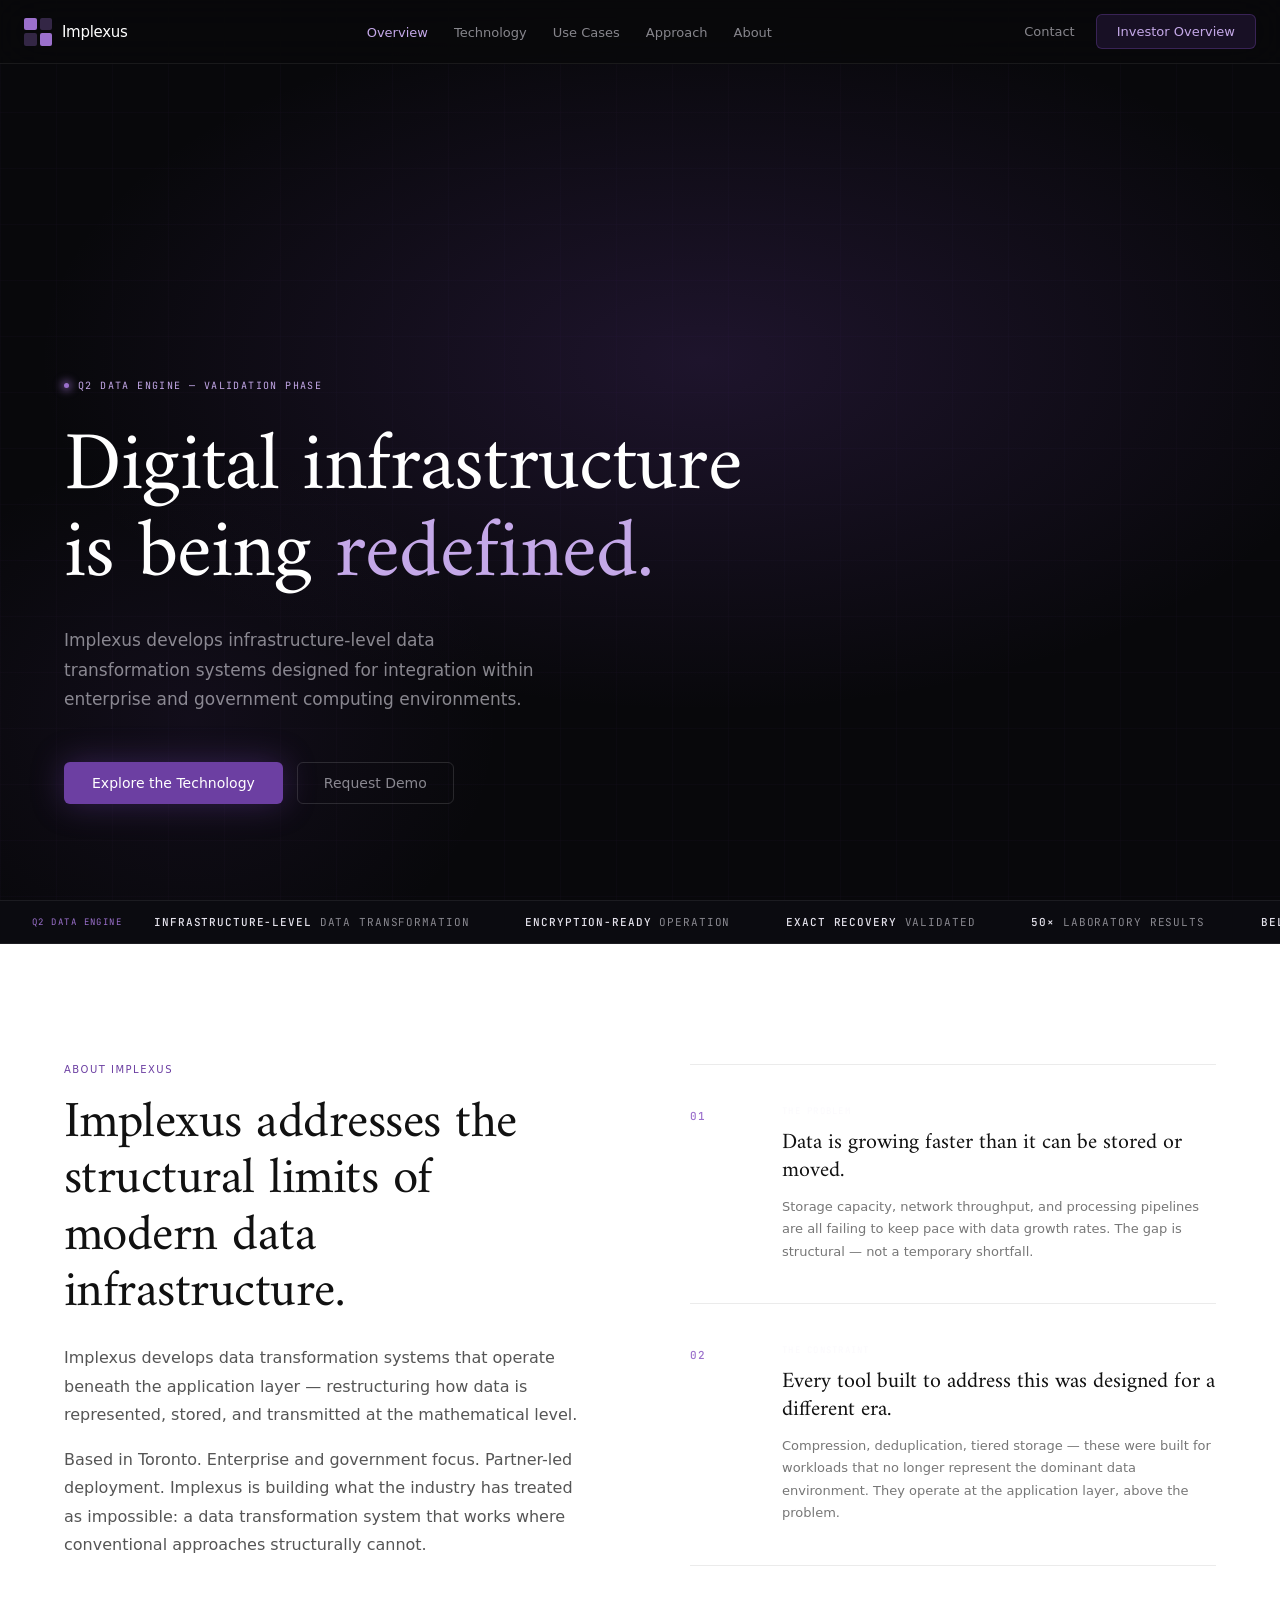
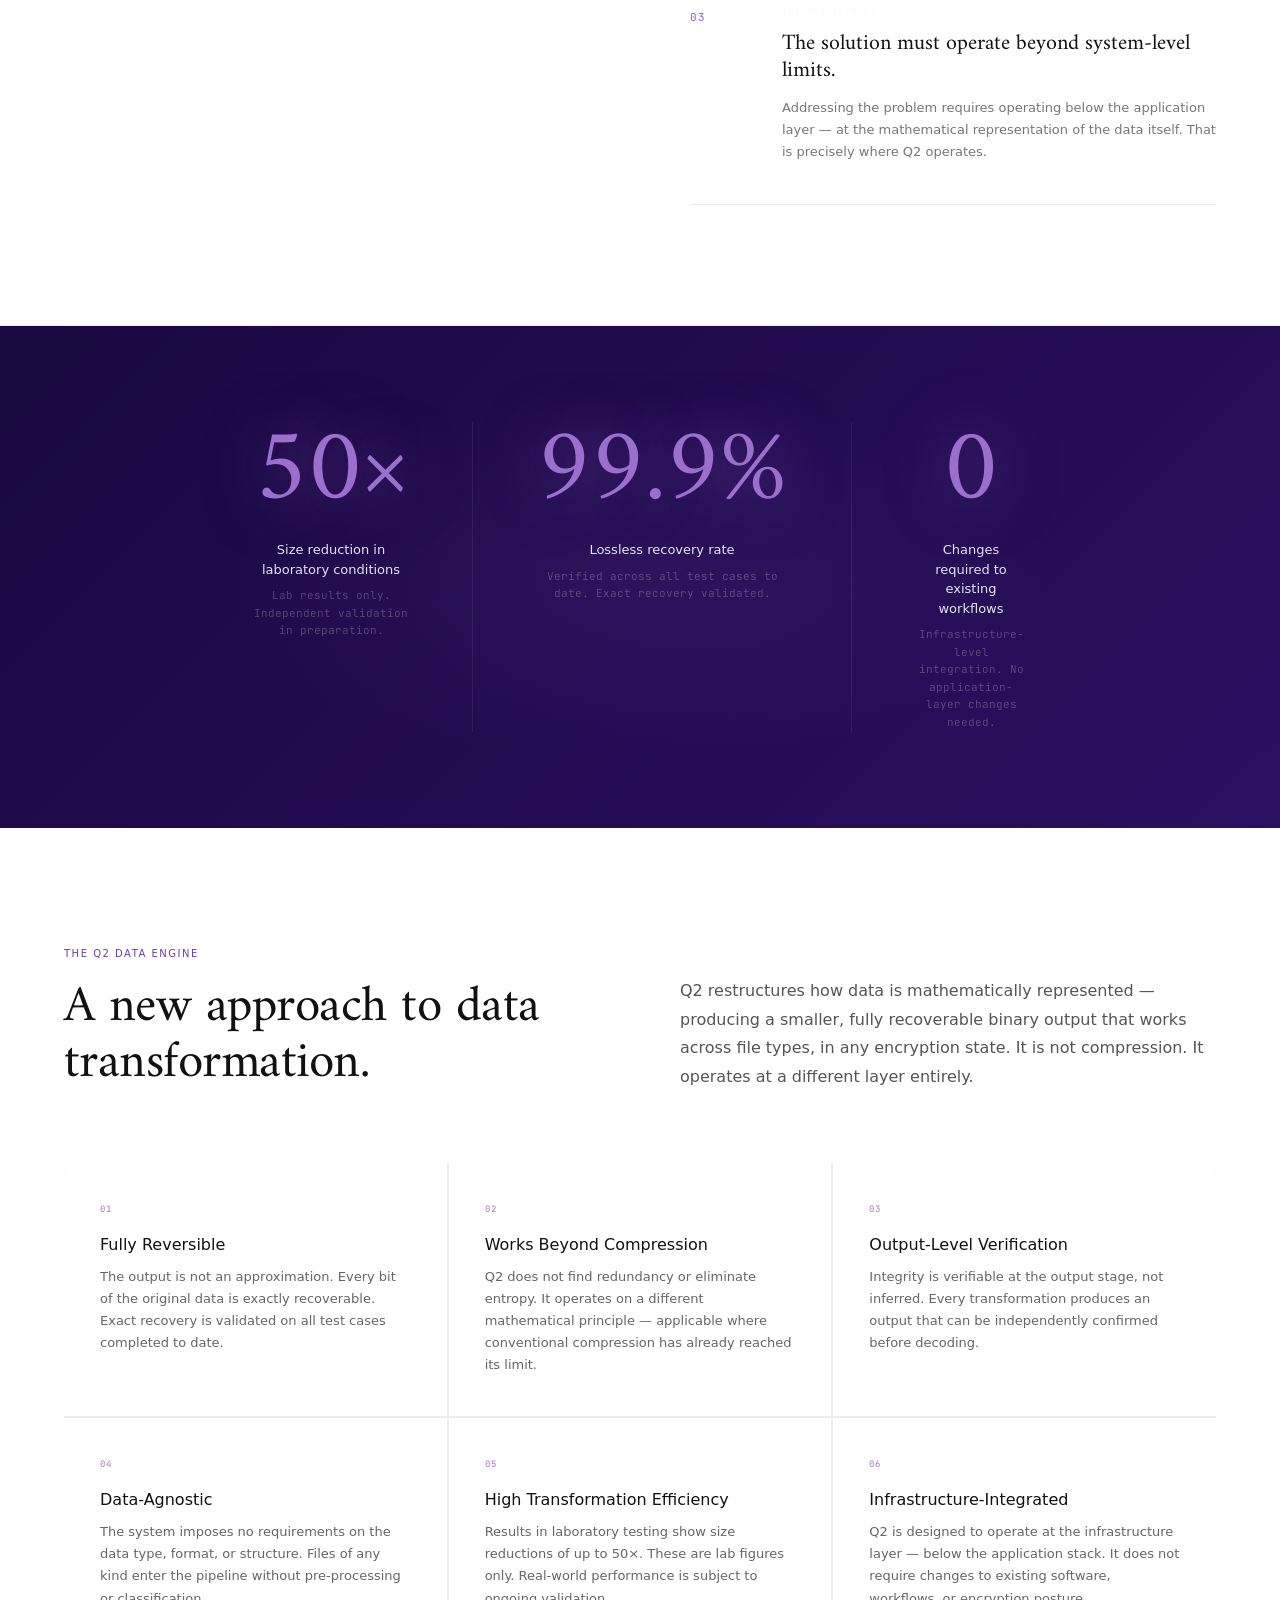
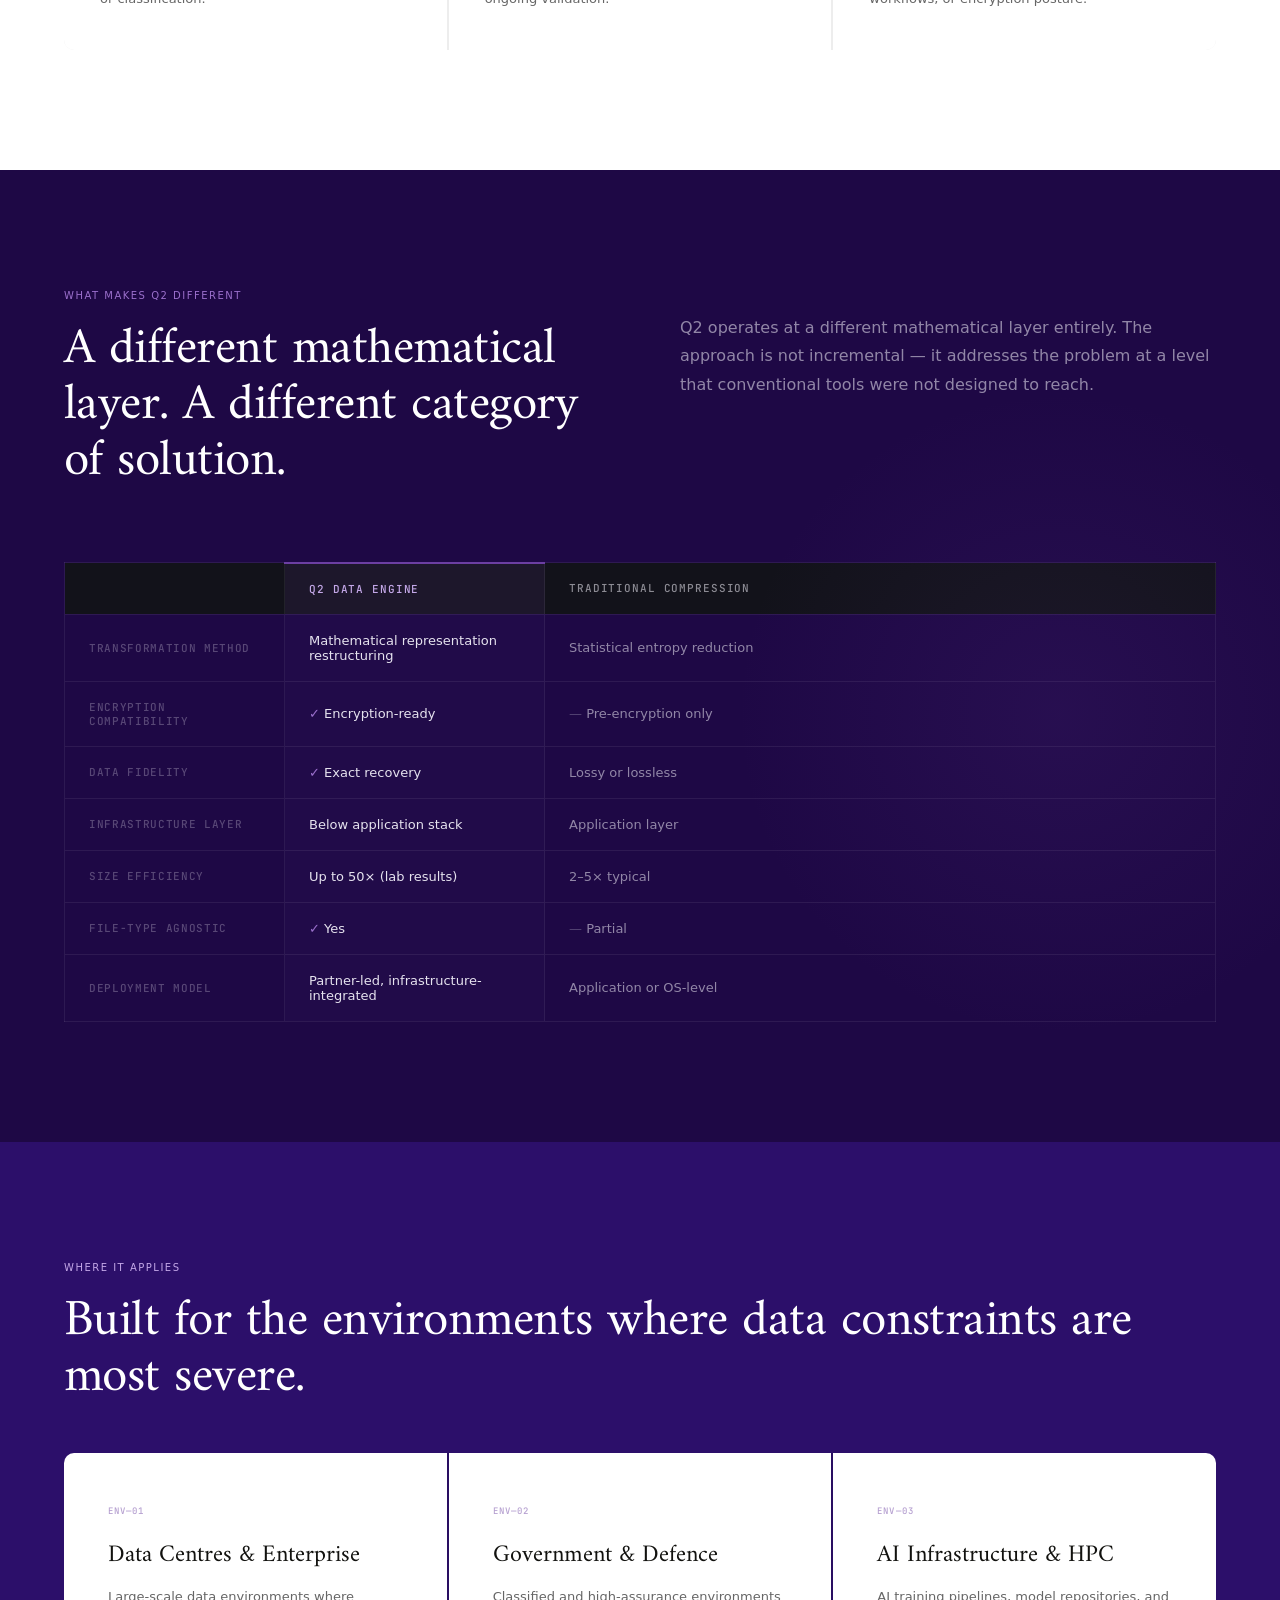
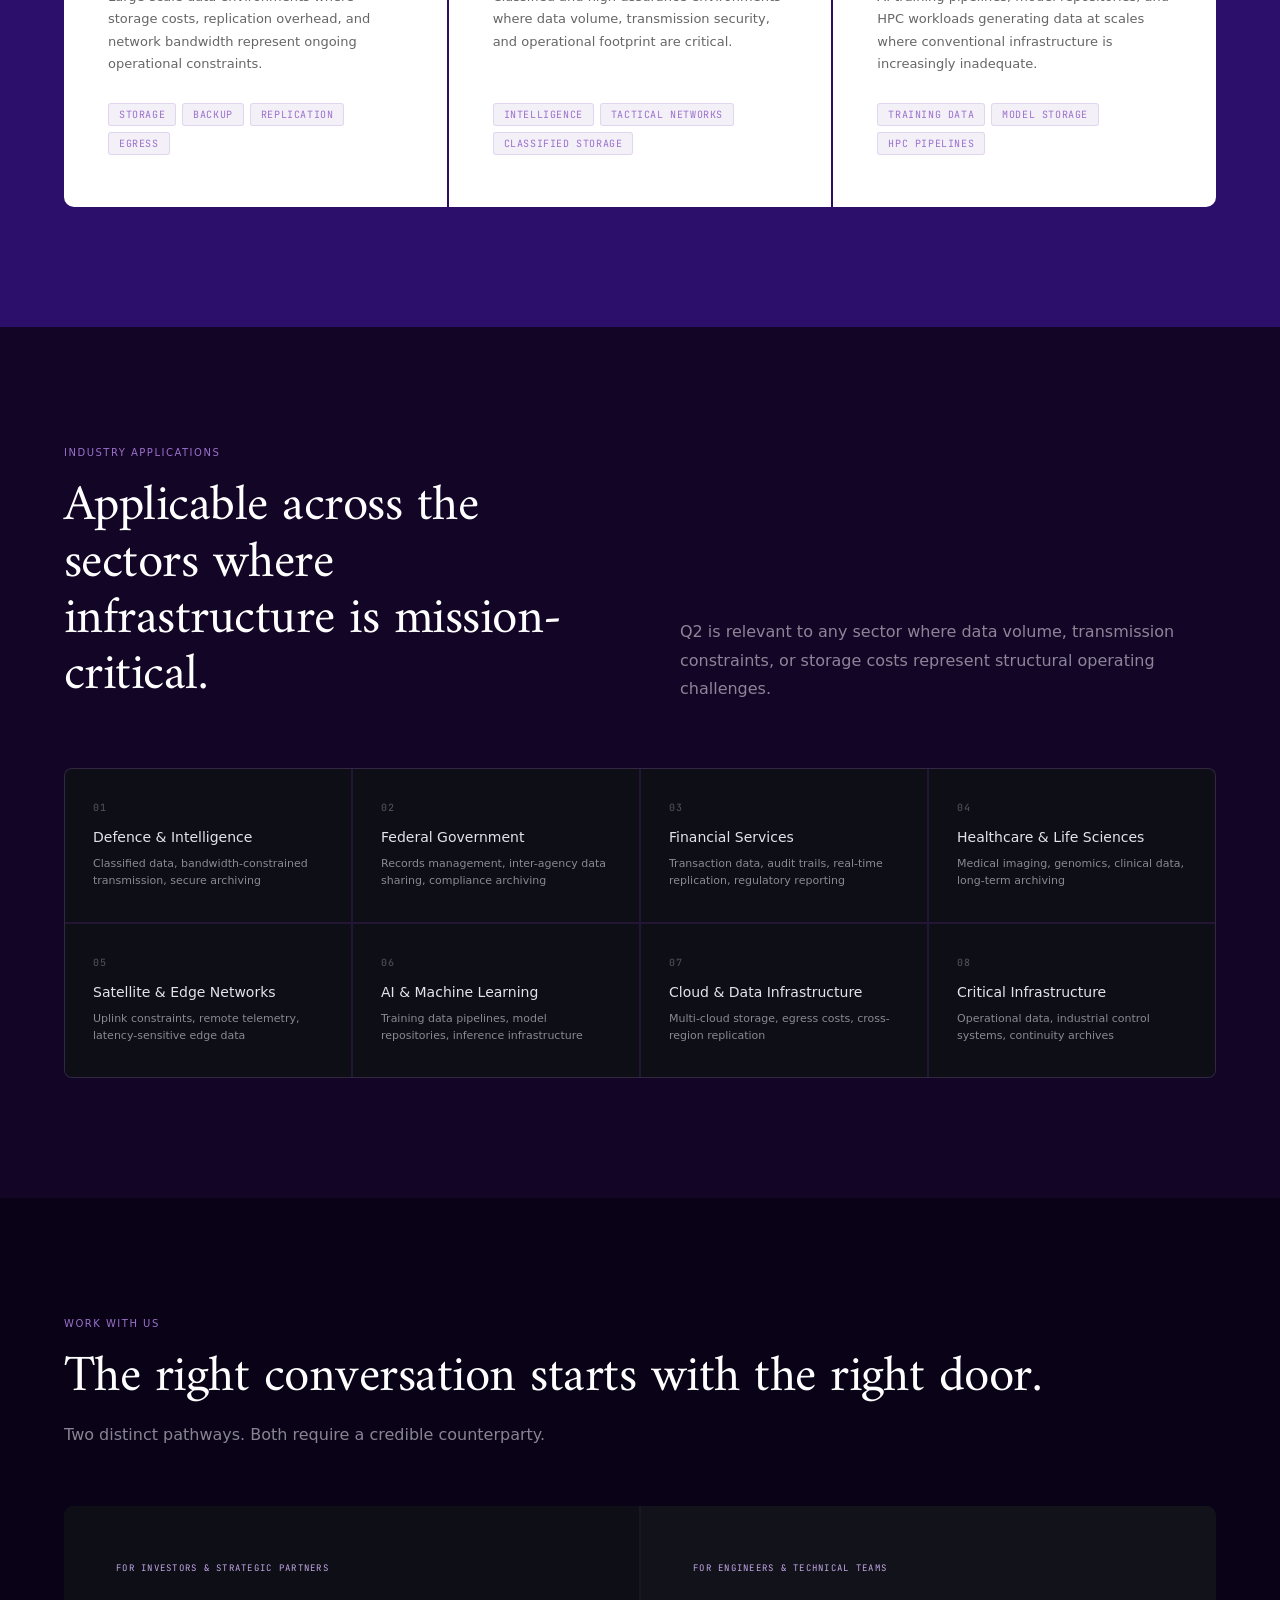
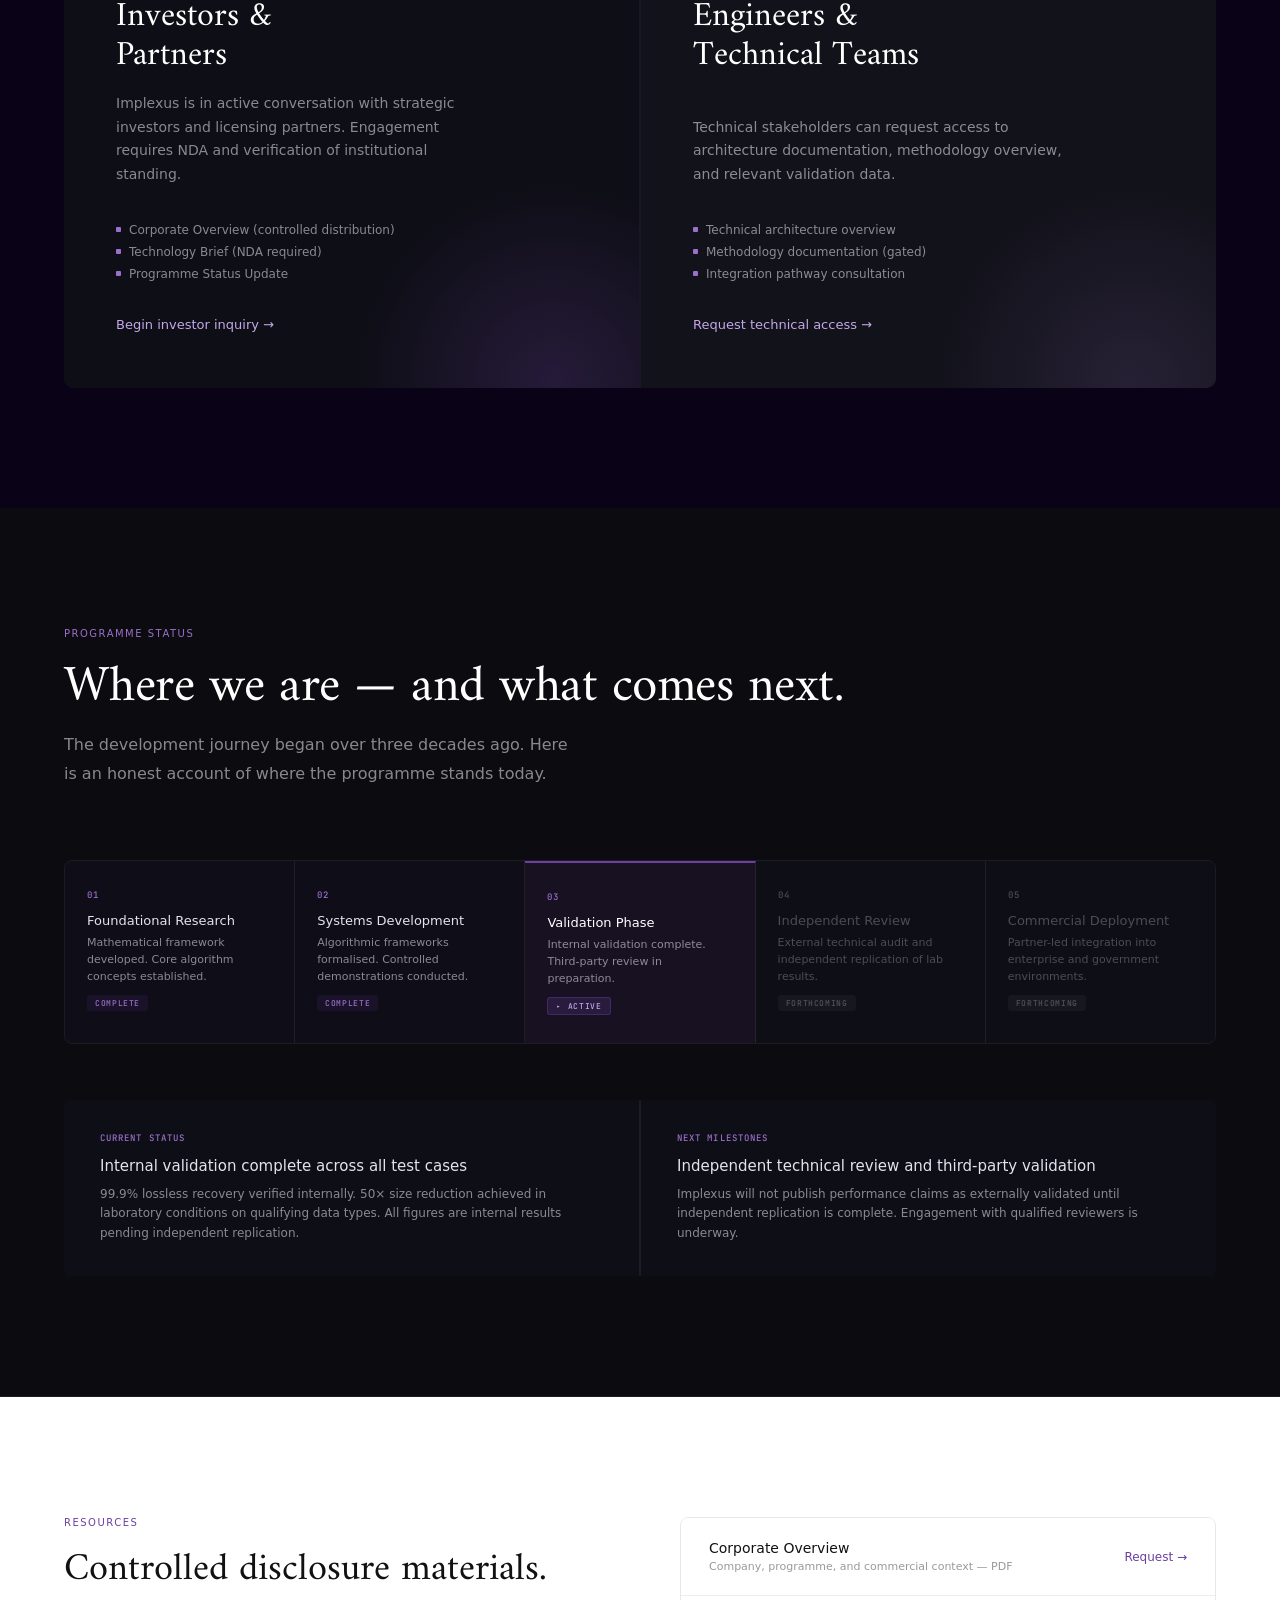
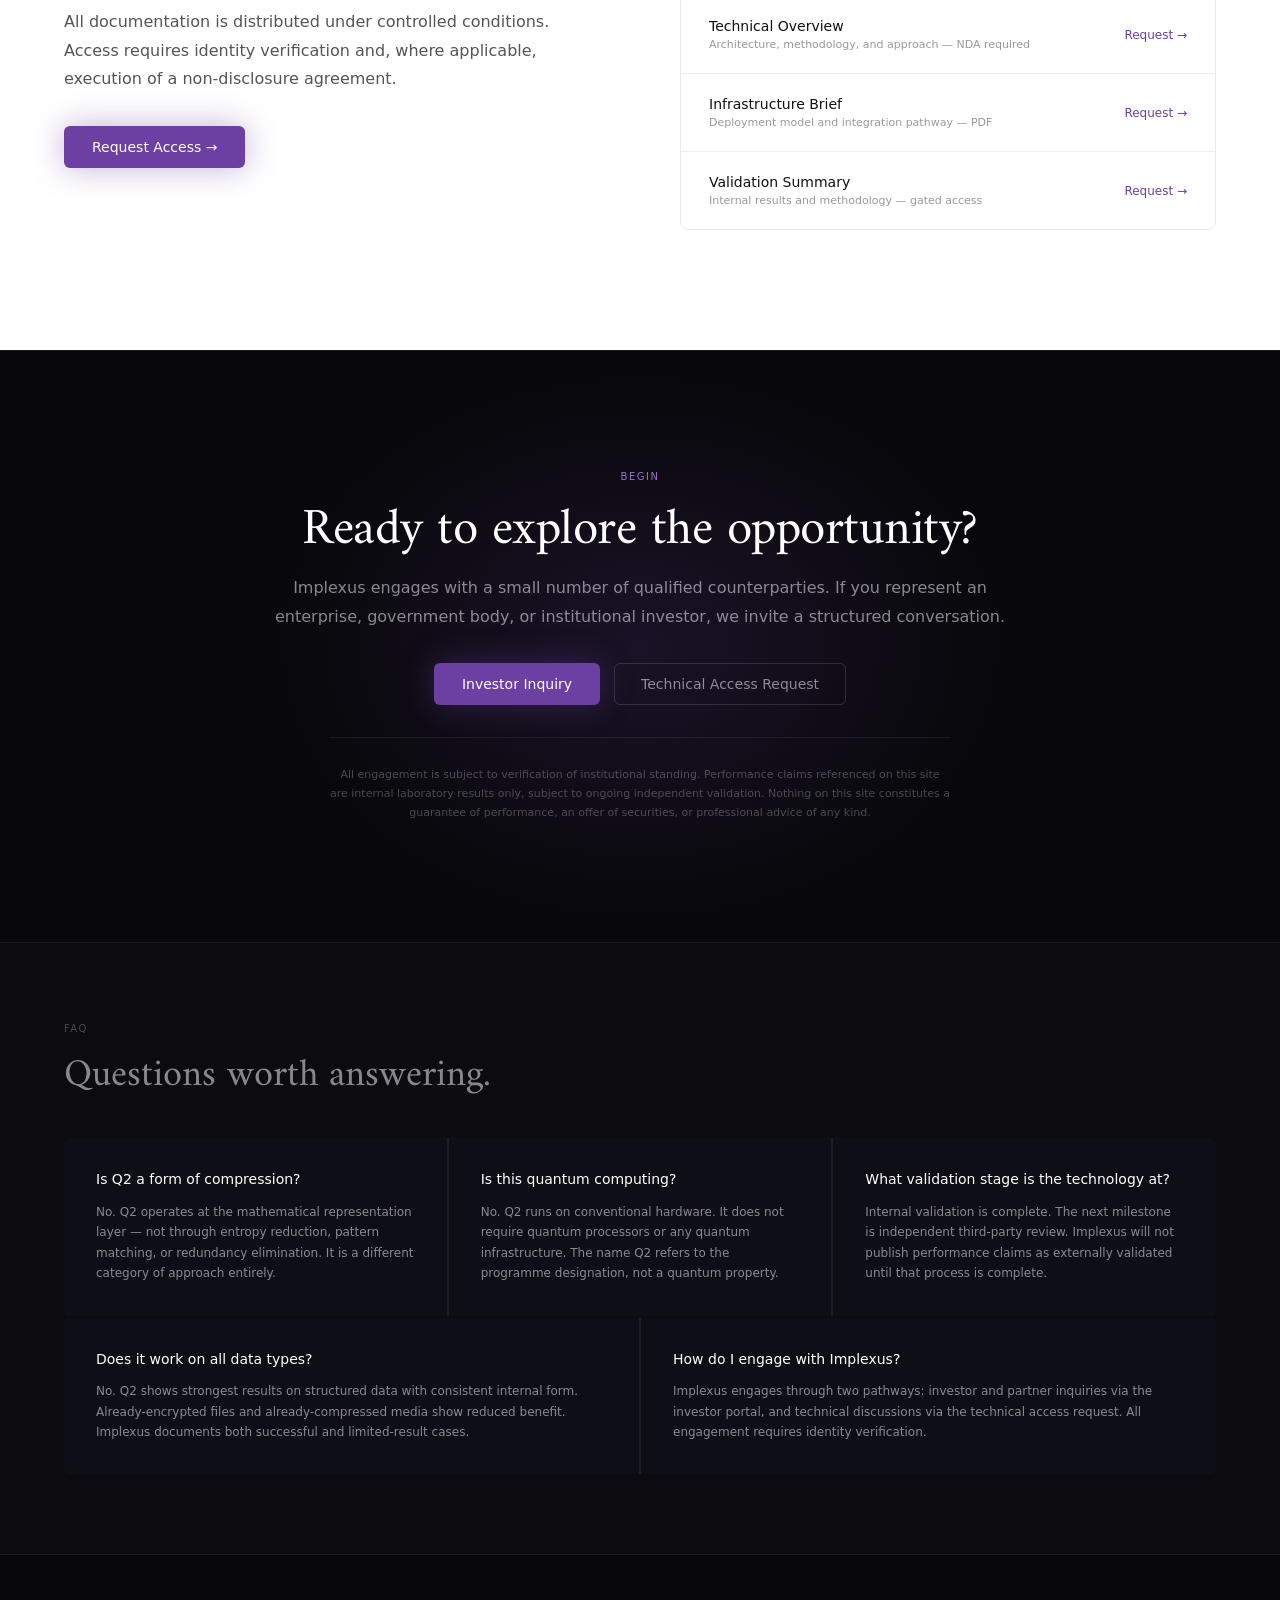
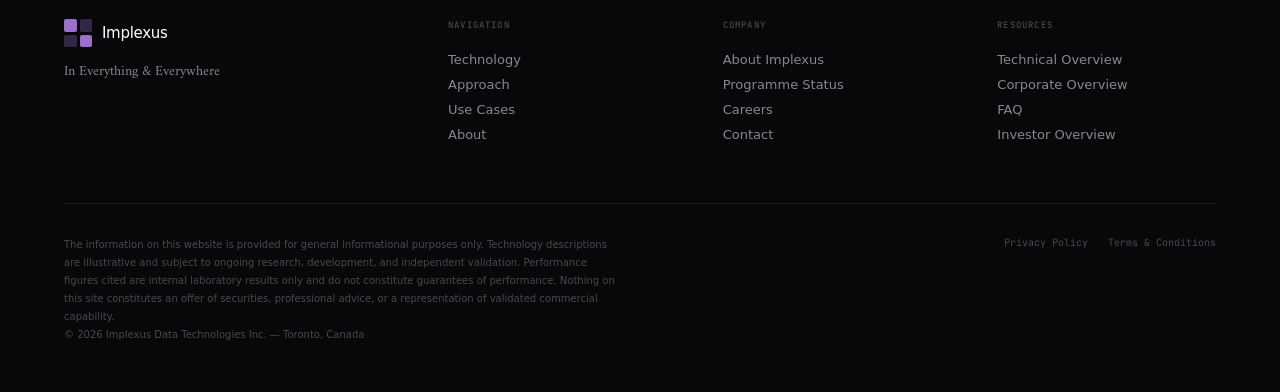
==== index.html @ f59b2998 "Update index.html" ====
<!DOCTYPE html>
<html lang="en">
<head>
<meta charset="UTF-8">
<meta name="viewport" content="width=device-width, initial-scale=1.0">
<link rel="preconnect" href="https://fonts.googleapis.com">
<link href="https://fonts.googleapis.com/css2?family=Amiri:ital,wght@0,400;0,700;1,400;1,700&family=Switzer:wght@300;400;500;600&family=JetBrains+Mono:wght@300;400;500&display=swap" rel="stylesheet">
<link rel="stylesheet" href="_shared.css">
<title>Implexus Data Technologies — Q2 Data Engine</title></head>
<body>
<nav id="nav">
  <a class="nav-logo" href="index.html">
    <div class="logo-mark"><span></span><span></span><span></span><span></span></div>
    <span class="logo-text">Implexus</span>
  </a>
  <ul class="nav-links">
    <li><a href="index.html" class="active">Overview</a></li>
    <li><a href="technology.html">Technology</a></li>
    <li><a href="usecases.html">Use Cases</a></li>
    <li><a href="approach.html">Approach</a></li>
    <li><a href="about.html">About</a></li>
    
  </ul>
  <div class="nav-right">
    <a class="nav-cta-ghost" href="contact.html">Contact</a>
    <a class="nav-cta" href="investor.html">Investor Overview</a>
  </div>
  <button class="nav-hamburger" id="hamburger" onclick="toggleNav()" aria-label="Menu">
    <span></span><span></span><span></span>
  </button>
</nav>
<div class="nav-mobile" id="nav-mobile">
  <a href="index.html" onclick="closeNav()">Overview</a>
  <a href="technology.html" onclick="closeNav()">Technology</a>
  <a href="usecases.html" onclick="closeNav()">Use Cases</a>
  <a href="approach.html" onclick="closeNav()">Approach</a>
  <a href="about.html" onclick="closeNav()">About</a>
  <a href="faq.html" onclick="closeNav()">FAQ</a>
  <a href="careers.html" onclick="closeNav()">Careers</a>
  <div class="nav-mobile-ctas">
    <a href="investor.html" class="btn-primary-dark" style="text-align:center;justify-content:center">Investor Overview</a>
    <a href="contact.html" class="btn-ghost-dark" style="text-align:center;justify-content:center">Contact</a>
  </div>
</div>
<script>
function toggleNav(){document.getElementById("nav-mobile").classList.toggle("open")}
function closeNav(){document.getElementById("nav-mobile").classList.remove("open")}
</script>

<section id="hero" style="position:relative;min-height:100vh;display:flex;flex-direction:column;justify-content:flex-end;overflow:hidden;background:var(--bg)">
  <div style="position:absolute;inset:0;background:radial-gradient(ellipse 80% 60% at 55% 40%,rgba(108,63,162,0.22) 0%,transparent 65%),radial-gradient(ellipse 40% 50% at 15% 80%,rgba(108,63,162,0.10) 0%,transparent 60%),linear-gradient(to bottom,rgba(8,8,11,0.55) 0%,transparent 25%,transparent 65%,rgba(8,8,11,0.97) 100%)"></div>
  <div style="position:absolute;inset:0;background-image:linear-gradient(rgba(108,63,162,0.03) 1px,transparent 1px),linear-gradient(90deg,rgba(108,63,162,0.03) 1px,transparent 1px);background-size:56px 56px;pointer-events:none"></div>
  <div style="position:relative;z-index:2;padding:0 64px 96px;max-width:1280px">
    <div style="display:inline-flex;align-items:center;gap:9px;font-family:var(--mono);font-size:10px;font-weight:400;letter-spacing:0.14em;text-transform:uppercase;color:var(--purple-xhi);margin-bottom:32px">
      <span style="width:5px;height:5px;border-radius:50%;background:var(--purple-hi);box-shadow:0 0 8px 2px rgba(155,112,204,0.8);display:block"></span>Q2 Data Engine — Validation Phase
    </div>
    <h1 style="font-family:var(--serif);font-size:clamp(52px,6.5vw,96px);font-weight:400;line-height:1.05;letter-spacing:-0.01em;color:#fff;margin-bottom:28px;max-width:800px">Digital infrastructure<br>is being <span style="color:var(--purple-xhi)">redefined.</span></h1>
    <p style="font-size:17px;font-weight:300;color:var(--text-mid);line-height:1.72;max-width:480px;margin-bottom:48px">Implexus develops infrastructure-level data transformation systems designed for integration within enterprise and government computing environments.</p>
    <div style="display:flex;align-items:center;gap:14px;flex-wrap:wrap">
      <a href="technology.html" class="btn-primary-dark">Explore the Technology</a>
      <a href="contact.html" class="btn-ghost-dark">Request Demo</a>
    </div>
  </div>
</section>

<div style="overflow:hidden;border-top:1px solid var(--border);border-bottom:1px solid var(--border);background:var(--bg-1);padding:14px 0;display:flex;align-items:center">
  <div style="font-family:var(--mono);font-size:9px;font-weight:400;letter-spacing:0.16em;text-transform:uppercase;color:var(--purple-hi);padding:0 32px;flex-shrink:0;white-space:nowrap">Q2 Data Engine</div>
  <div style="display:flex;gap:56px;white-space:nowrap;overflow:hidden">
    <span style="font-family:var(--mono);font-size:11px;font-weight:400;letter-spacing:0.08em;text-transform:uppercase;color:var(--text-mid)"><strong style="color:var(--text);font-weight:500">Infrastructure-Level</strong> Data Transformation</span>
    <span style="font-family:var(--mono);font-size:11px;font-weight:400;letter-spacing:0.08em;text-transform:uppercase;color:var(--text-mid)"><strong style="color:var(--text);font-weight:500">Encryption-Ready</strong> Operation</span>
    <span style="font-family:var(--mono);font-size:11px;font-weight:400;letter-spacing:0.08em;text-transform:uppercase;color:var(--text-mid)"><strong style="color:var(--text);font-weight:500">Exact Recovery</strong> Validated</span>
    <span style="font-family:var(--mono);font-size:11px;font-weight:400;letter-spacing:0.08em;text-transform:uppercase;color:var(--text-mid)"><strong style="color:var(--text);font-weight:500">50×</strong> Laboratory Results</span>
    <span style="font-family:var(--mono);font-size:11px;font-weight:400;letter-spacing:0.08em;text-transform:uppercase;color:var(--text-mid)"><strong style="color:var(--text);font-weight:500">Below</strong> the Application Stack</span>
  </div>
</div>

<section class="section" style="background:#fff;border-bottom:1px solid rgba(0,0,0,0.07)">
  <div class="section-inner">
    <div style="display:grid;grid-template-columns:1fr 1fr;gap:100px;align-items:start">
      <div>
        <div class="eyebrow eyebrow-light">About Implexus</div>
        <h2 class="heading-xl" style="color:#111;margin-bottom:24px;max-width:520px">Implexus addresses the structural limits of modern data infrastructure.</h2>
        <p class="body-copy body-copy-light mt24">Implexus develops data transformation systems that operate beneath the application layer — restructuring how data is represented, stored, and transmitted at the mathematical level.</p>
        <p class="body-copy body-copy-light mt16">Based in Toronto. Enterprise and government focus. Partner-led deployment. Implexus is building what the industry has treated as impossible: a data transformation system that works where conventional approaches structurally cannot.</p>
      </div>
      <div>
        <div style="display:flex;flex-direction:column">
          <div style="padding:40px 0;border-top:1px solid rgba(0,0,0,0.08);display:grid;grid-template-columns:64px 1fr;gap:28px;align-items:start">
            <div style="font-family:var(--mono);font-size:11px;font-weight:500;letter-spacing:0.12em;color:var(--purple-hi);padding-top:4px">01</div>
            <div>
              <div style="font-family:var(--mono);font-size:9px;font-weight:400;letter-spacing:0.14em;text-transform:uppercase;color:var(--text-dim);margin-bottom:12px">The problem</div>
              <div style="font-family:var(--serif);font-size:22px;font-weight:400;color:#111;line-height:1.25;margin-bottom:12px">Data is growing faster than it can be stored or moved.</div>
              <div style="font-size:13px;font-weight:300;color:#777;line-height:1.72">Storage capacity, network throughput, and processing pipelines are all failing to keep pace with data growth rates. The gap is structural — not a temporary shortfall.</div>
            </div>
          </div>
          <div style="padding:40px 0;border-top:1px solid rgba(0,0,0,0.08);display:grid;grid-template-columns:64px 1fr;gap:28px;align-items:start">
            <div style="font-family:var(--mono);font-size:11px;font-weight:500;letter-spacing:0.12em;color:var(--purple-hi);padding-top:4px">02</div>
            <div>
              <div style="font-family:var(--mono);font-size:9px;font-weight:400;letter-spacing:0.14em;text-transform:uppercase;color:var(--text-dim);margin-bottom:12px">The constraint</div>
              <div style="font-family:var(--serif);font-size:22px;font-weight:400;color:#111;line-height:1.25;margin-bottom:12px">Every tool built to address this was designed for a different era.</div>
              <div style="font-size:13px;font-weight:300;color:#777;line-height:1.72">Compression, deduplication, tiered storage — these were built for workloads that no longer represent the dominant data environment. They operate at the application layer, above the problem.</div>
            </div>
          </div>
          <div style="padding:40px 0;border-top:1px solid rgba(0,0,0,0.08);border-bottom:1px solid rgba(0,0,0,0.08);display:grid;grid-template-columns:64px 1fr;gap:28px;align-items:start">
            <div style="font-family:var(--mono);font-size:11px;font-weight:500;letter-spacing:0.12em;color:var(--purple-hi);padding-top:4px">03</div>
            <div>
              <div style="font-family:var(--mono);font-size:9px;font-weight:400;letter-spacing:0.14em;text-transform:uppercase;color:var(--text-dim);margin-bottom:12px">The requirement</div>
              <div style="font-family:var(--serif);font-size:22px;font-weight:400;color:#111;line-height:1.25;margin-bottom:12px">The solution must operate beyond system-level limits.</div>
              <div style="font-size:13px;font-weight:300;color:#777;line-height:1.72">Addressing the problem requires operating below the application layer — at the mathematical representation of the data itself. That is precisely where Q2 operates.</div>
            </div>
          </div>
        </div>
      </div>
    </div>
  </div>
</section>

<div style="background:linear-gradient(135deg,#1A0840 0%,#2A1060 100%);padding:96px 64px;position:relative;overflow:hidden">
  <div style="position:absolute;top:50%;left:50%;transform:translate(-50%,-50%);width:900px;height:400px;background:radial-gradient(ellipse,rgba(108,63,162,0.14) 0%,transparent 65%);pointer-events:none"></div>
  <div style="max-width:900px;margin:0 auto;display:grid;grid-template-columns:repeat(3,1fr);position:relative">
    <div style="padding:0 64px;border-right:1px solid var(--border);text-align:center">
      <div style="font-family:var(--serif);font-size:clamp(72px,8vw,108px);font-weight:400;color:var(--purple-hi);line-height:1;text-shadow:0 0 60px rgba(155,112,204,0.5);margin-bottom:16px">50×</div>
      <div style="font-size:13px;font-weight:400;color:var(--text);line-height:1.5;margin-bottom:8px">Size reduction in laboratory conditions</div>
      <div style="font-family:var(--mono);font-size:11px;font-weight:300;color:var(--text-dim);line-height:1.6">Lab results only. Independent validation in preparation.</div>
    </div>
    <div style="padding:0 64px;border-right:1px solid var(--border);text-align:center">
      <div style="font-family:var(--serif);font-size:clamp(72px,8vw,108px);font-weight:400;color:var(--purple-hi);line-height:1;text-shadow:0 0 60px rgba(155,112,204,0.5);margin-bottom:16px">99.9%</div>
      <div style="font-size:13px;font-weight:400;color:var(--text);line-height:1.5;margin-bottom:8px">Lossless recovery rate</div>
      <div style="font-family:var(--mono);font-size:11px;font-weight:300;color:var(--text-dim);line-height:1.6">Verified across all test cases to date. Exact recovery validated.</div>
    </div>
    <div style="padding:0 64px;text-align:center">
      <div style="font-family:var(--serif);font-size:clamp(72px,8vw,108px);font-weight:400;color:var(--purple-hi);line-height:1;text-shadow:0 0 60px rgba(155,112,204,0.5);margin-bottom:16px">0</div>
      <div style="font-size:13px;font-weight:400;color:var(--text);line-height:1.5;margin-bottom:8px">Changes required to existing workflows</div>
      <div style="font-family:var(--mono);font-size:11px;font-weight:300;color:var(--text-dim);line-height:1.6">Infrastructure-level integration. No application-layer changes needed.</div>
    </div>
  </div>
</div>

<section class="section" style="background:#fff">
  <div class="section-inner">
    <div style="display:grid;grid-template-columns:1fr 1fr;gap:80px;align-items:end;margin-bottom:72px">
      <div><div class="eyebrow eyebrow-light">The Q2 Data Engine</div><h2 class="heading-xl" style="color:#111">A new approach to data transformation.</h2></div>
      <div><p class="body-copy body-copy-light">Q2 restructures how data is mathematically represented — producing a smaller, fully recoverable binary output that works across file types, in any encryption state. It is not compression. It operates at a different layer entirely.</p></div>
    </div>
    <div style="display:grid;grid-template-columns:repeat(3,1fr);gap:2px;background:rgba(0,0,0,0.07);border-radius:10px;overflow:hidden">
      <div style="background:#fff;padding:40px 36px;position:relative"><div style="font-family:var(--mono);font-size:9px;font-weight:500;letter-spacing:0.12em;color:rgba(108,63,162,0.6);margin-bottom:20px">01</div><div style="font-size:16px;font-weight:500;color:#111;margin-bottom:10px;line-height:1.3">Fully Reversible</div><div style="font-size:13px;font-weight:300;color:#666;line-height:1.7">The output is not an approximation. Every bit of the original data is exactly recoverable. Exact recovery is validated on all test cases completed to date.</div></div>
      <div style="background:#fff;padding:40px 36px;position:relative"><div style="font-family:var(--mono);font-size:9px;font-weight:500;letter-spacing:0.12em;color:rgba(108,63,162,0.6);margin-bottom:20px">02</div><div style="font-size:16px;font-weight:500;color:#111;margin-bottom:10px;line-height:1.3">Works Beyond Compression</div><div style="font-size:13px;font-weight:300;color:#666;line-height:1.7">Q2 does not find redundancy or eliminate entropy. It operates on a different mathematical principle — applicable where conventional compression has already reached its limit.</div></div>
      <div style="background:#fff;padding:40px 36px;position:relative"><div style="font-family:var(--mono);font-size:9px;font-weight:500;letter-spacing:0.12em;color:rgba(108,63,162,0.6);margin-bottom:20px">03</div><div style="font-size:16px;font-weight:500;color:#111;margin-bottom:10px;line-height:1.3">Output-Level Verification</div><div style="font-size:13px;font-weight:300;color:#666;line-height:1.7">Integrity is verifiable at the output stage, not inferred. Every transformation produces an output that can be independently confirmed before decoding.</div></div>
      <div style="background:#fff;padding:40px 36px;position:relative"><div style="font-family:var(--mono);font-size:9px;font-weight:500;letter-spacing:0.12em;color:rgba(108,63,162,0.6);margin-bottom:20px">04</div><div style="font-size:16px;font-weight:500;color:#111;margin-bottom:10px;line-height:1.3">Data-Agnostic</div><div style="font-size:13px;font-weight:300;color:#666;line-height:1.7">The system imposes no requirements on the data type, format, or structure. Files of any kind enter the pipeline without pre-processing or classification.</div></div>
      <div style="background:#fff;padding:40px 36px;position:relative"><div style="font-family:var(--mono);font-size:9px;font-weight:500;letter-spacing:0.12em;color:rgba(108,63,162,0.6);margin-bottom:20px">05</div><div style="font-size:16px;font-weight:500;color:#111;margin-bottom:10px;line-height:1.3">High Transformation Efficiency</div><div style="font-size:13px;font-weight:300;color:#666;line-height:1.7">Results in laboratory testing show size reductions of up to 50×. These are lab figures only. Real-world performance is subject to ongoing validation.</div></div>
      <div style="background:#fff;padding:40px 36px;position:relative"><div style="font-family:var(--mono);font-size:9px;font-weight:500;letter-spacing:0.12em;color:rgba(108,63,162,0.6);margin-bottom:20px">06</div><div style="font-size:16px;font-weight:500;color:#111;margin-bottom:10px;line-height:1.3">Infrastructure-Integrated</div><div style="font-size:13px;font-weight:300;color:#666;line-height:1.7">Q2 is designed to operate at the infrastructure layer — below the application stack. It does not require changes to existing software, workflows, or encryption posture.</div></div>
    </div>
  </div>
</section>

<section class="section" style="background:#1E0845;position:relative;overflow:hidden">
  <div style="position:absolute;right:-10%;top:20%;width:700px;height:700px;background:radial-gradient(circle,rgba(108,63,162,0.12) 0%,transparent 65%);pointer-events:none"></div>
  <div class="section-inner">
    <div class="distinction-header" style="margin-bottom:72px">
      <div><div class="eyebrow">What Makes Q2 Different</div><h2 class="heading-xl" style="color:#fff">A different mathematical layer. A different category of solution.</h2></div>
      <div><p class="body-copy mt24">Q2 operates at a different mathematical layer entirely. The approach is not incremental — it addresses the problem at a level that conventional tools were not designed to reach.</p></div>
    </div>
    <div style="overflow-x:auto;-webkit-overflow-scrolling:touch">
      <table style="width:100%;border-collapse:collapse;border-radius:8px;border:1px solid rgba(255,255,255,0.07);min-width:560px;table-layout:fixed">
        <thead>
          <tr style="background:#12121A">
            <th style="width:220px;padding:18px 24px;font-family:'JetBrains Mono',monospace;font-size:11px;font-weight:500;letter-spacing:0.08em;text-transform:uppercase;text-align:left;color:rgba(240,238,248,0.55);border-right:1px solid rgba(255,255,255,0.07)"></th>
            <th style="width:260px;padding:18px 24px;font-family:'JetBrains Mono',monospace;font-size:11px;font-weight:500;letter-spacing:0.08em;text-transform:uppercase;text-align:left;color:#C4A8E8;background:rgba(108,63,162,0.12);border-top:2px solid #6C3FA2;border-right:1px solid rgba(255,255,255,0.07)">Q2 Data Engine</th>
            <th style="padding:18px 24px;font-family:'JetBrains Mono',monospace;font-size:11px;font-weight:500;letter-spacing:0.08em;text-transform:uppercase;text-align:left;color:rgba(240,238,248,0.55)">Traditional Compression</th>
          </tr>
        </thead>
        <tbody>
          <tr style="border-top:1px solid rgba(255,255,255,0.07)">
            <td style="padding:18px 24px;font-family:'JetBrains Mono',monospace;font-size:11px;font-weight:500;letter-spacing:0.06em;text-transform:uppercase;color:rgba(240,238,248,0.28);border-right:1px solid rgba(255,255,255,0.07);vertical-align:middle">Transformation method</td>
            <td style="padding:18px 24px;font-size:13px;font-weight:300;color:rgba(240,238,248,0.95);background:rgba(108,63,162,0.05);border-right:1px solid rgba(255,255,255,0.07);vertical-align:middle">Mathematical representation restructuring</td>
            <td style="padding:18px 24px;font-size:13px;font-weight:300;color:rgba(240,238,248,0.55);vertical-align:middle">Statistical entropy reduction</td>
          </tr>
          <tr style="border-top:1px solid rgba(255,255,255,0.07)">
            <td style="padding:18px 24px;font-family:'JetBrains Mono',monospace;font-size:11px;font-weight:500;letter-spacing:0.06em;text-transform:uppercase;color:rgba(240,238,248,0.28);border-right:1px solid rgba(255,255,255,0.07);vertical-align:middle">Encryption compatibility</td>
            <td style="padding:18px 24px;font-size:13px;font-weight:300;color:rgba(240,238,248,0.95);background:rgba(108,63,162,0.05);border-right:1px solid rgba(255,255,255,0.07);vertical-align:middle"><span style="color:#9B70CC">✓</span> Encryption-ready</td>
            <td style="padding:18px 24px;font-size:13px;font-weight:300;color:rgba(240,238,248,0.55);vertical-align:middle"><span style="color:rgba(240,238,248,0.28)">—</span> Pre-encryption only</td>
          </tr>
          <tr style="border-top:1px solid rgba(255,255,255,0.07)">
            <td style="padding:18px 24px;font-family:'JetBrains Mono',monospace;font-size:11px;font-weight:500;letter-spacing:0.06em;text-transform:uppercase;color:rgba(240,238,248,0.28);border-right:1px solid rgba(255,255,255,0.07);vertical-align:middle">Data fidelity</td>
            <td style="padding:18px 24px;font-size:13px;font-weight:300;color:rgba(240,238,248,0.95);background:rgba(108,63,162,0.05);border-right:1px solid rgba(255,255,255,0.07);vertical-align:middle"><span style="color:#9B70CC">✓</span> Exact recovery</td>
            <td style="padding:18px 24px;font-size:13px;font-weight:300;color:rgba(240,238,248,0.55);vertical-align:middle">Lossy or lossless</td>
          </tr>
          <tr style="border-top:1px solid rgba(255,255,255,0.07)">
            <td style="padding:18px 24px;font-family:'JetBrains Mono',monospace;font-size:11px;font-weight:500;letter-spacing:0.06em;text-transform:uppercase;color:rgba(240,238,248,0.28);border-right:1px solid rgba(255,255,255,0.07);vertical-align:middle">Infrastructure layer</td>
            <td style="padding:18px 24px;font-size:13px;font-weight:300;color:rgba(240,238,248,0.95);background:rgba(108,63,162,0.05);border-right:1px solid rgba(255,255,255,0.07);vertical-align:middle">Below application stack</td>
            <td style="padding:18px 24px;font-size:13px;font-weight:300;color:rgba(240,238,248,0.55);vertical-align:middle">Application layer</td>
          </tr>
          <tr style="border-top:1px solid rgba(255,255,255,0.07)">
            <td style="padding:18px 24px;font-family:'JetBrains Mono',monospace;font-size:11px;font-weight:500;letter-spacing:0.06em;text-transform:uppercase;color:rgba(240,238,248,0.28);border-right:1px solid rgba(255,255,255,0.07);vertical-align:middle">Size efficiency</td>
            <td style="padding:18px 24px;font-size:13px;font-weight:300;color:rgba(240,238,248,0.95);background:rgba(108,63,162,0.05);border-right:1px solid rgba(255,255,255,0.07);vertical-align:middle">Up to 50× (lab results)</td>
            <td style="padding:18px 24px;font-size:13px;font-weight:300;color:rgba(240,238,248,0.55);vertical-align:middle">2–5× typical</td>
          </tr>
          <tr style="border-top:1px solid rgba(255,255,255,0.07)">
            <td style="padding:18px 24px;font-family:'JetBrains Mono',monospace;font-size:11px;font-weight:500;letter-spacing:0.06em;text-transform:uppercase;color:rgba(240,238,248,0.28);border-right:1px solid rgba(255,255,255,0.07);vertical-align:middle">File-type agnostic</td>
            <td style="padding:18px 24px;font-size:13px;font-weight:300;color:rgba(240,238,248,0.95);background:rgba(108,63,162,0.05);border-right:1px solid rgba(255,255,255,0.07);vertical-align:middle"><span style="color:#9B70CC">✓</span> Yes</td>
            <td style="padding:18px 24px;font-size:13px;font-weight:300;color:rgba(240,238,248,0.55);vertical-align:middle"><span style="color:rgba(240,238,248,0.28)">—</span> Partial</td>
          </tr>
          <tr style="border-top:1px solid rgba(255,255,255,0.07)">
            <td style="padding:18px 24px;font-family:'JetBrains Mono',monospace;font-size:11px;font-weight:500;letter-spacing:0.06em;text-transform:uppercase;color:rgba(240,238,248,0.28);border-right:1px solid rgba(255,255,255,0.07);vertical-align:middle">Deployment model</td>
            <td style="padding:18px 24px;font-size:13px;font-weight:300;color:rgba(240,238,248,0.95);background:rgba(108,63,162,0.05);border-right:1px solid rgba(255,255,255,0.07);vertical-align:middle">Partner-led, infrastructure-integrated</td>
            <td style="padding:18px 24px;font-size:13px;font-weight:300;color:rgba(240,238,248,0.55);vertical-align:middle">Application or OS-level</td>
          </tr>
        </tbody>
      </table>
    </div>
  </div>
</section>
<style>
.distinction-header{display:grid;grid-template-columns:1fr 1fr;gap:80px;align-items:start}
@media(max-width:810px){.distinction-header{grid-template-columns:1fr;gap:24px}}
</style>

<section class="section" style="background:#2C0F6A">
  <div class="section-inner">
    <div><div class="eyebrow" style="color:var(--purple-xhi)">Where It Applies</div><h2 class="heading-xl" style="color:#fff">Built for the environments where data constraints are most severe.</h2></div>
    <div style="display:grid;grid-template-columns:repeat(3,1fr);gap:2px;background:rgba(0,0,0,0.08);border-radius:10px;overflow:hidden;margin-top:48px">
      <div style="background:#fff;padding:52px 44px;display:flex;flex-direction:column"><div style="font-family:var(--mono);font-size:9px;font-weight:500;letter-spacing:0.12em;color:rgba(108,63,162,0.5);margin-bottom:24px">ENV—01</div><div style="font-family:var(--serif);font-size:24px;color:var(--ink);margin-bottom:16px;line-height:1.2">Data Centres &amp; Enterprise</div><div style="font-size:13px;font-weight:300;color:#666;line-height:1.72;flex:1">Large-scale data environments where storage costs, replication overhead, and network bandwidth represent ongoing operational constraints.</div><div style="margin-top:28px;display:flex;flex-wrap:wrap;gap:6px"><span class="tag">Storage</span><span class="tag">Backup</span><span class="tag">Replication</span><span class="tag">Egress</span></div></div>
      <div style="background:#fff;padding:52px 44px;display:flex;flex-direction:column"><div style="font-family:var(--mono);font-size:9px;font-weight:500;letter-spacing:0.12em;color:rgba(108,63,162,0.5);margin-bottom:24px">ENV—02</div><div style="font-family:var(--serif);font-size:24px;color:var(--ink);margin-bottom:16px;line-height:1.2">Government &amp; Defence</div><div style="font-size:13px;font-weight:300;color:#666;line-height:1.72;flex:1">Classified and high-assurance environments where data volume, transmission security, and operational footprint are critical.</div><div style="margin-top:28px;display:flex;flex-wrap:wrap;gap:6px"><span class="tag">Intelligence</span><span class="tag">Tactical networks</span><span class="tag">Classified storage</span></div></div>
      <div style="background:#fff;padding:52px 44px;display:flex;flex-direction:column"><div style="font-family:var(--mono);font-size:9px;font-weight:500;letter-spacing:0.12em;color:rgba(108,63,162,0.5);margin-bottom:24px">ENV—03</div><div style="font-family:var(--serif);font-size:24px;color:var(--ink);margin-bottom:16px;line-height:1.2">AI Infrastructure &amp; HPC</div><div style="font-size:13px;font-weight:300;color:#666;line-height:1.72;flex:1">AI training pipelines, model repositories, and HPC workloads generating data at scales where conventional infrastructure is increasingly inadequate.</div><div style="margin-top:28px;display:flex;flex-wrap:wrap;gap:6px"><span class="tag">Training data</span><span class="tag">Model storage</span><span class="tag">HPC pipelines</span></div></div>
    </div>
  </div>
</section>

<section class="section" style="background:#130525">
  <div class="section-inner">
    <div style="display:grid;grid-template-columns:1fr 1fr;gap:80px;align-items:end;margin-bottom:64px">
      <div><div class="eyebrow">Industry Applications</div><h2 class="heading-xl" style="color:#fff">Applicable across the sectors where infrastructure is mission-critical.</h2></div>
      <div><p class="body-copy">Q2 is relevant to any sector where data volume, transmission constraints, or storage costs represent structural operating challenges.</p></div>
    </div>
    <div style="display:grid;grid-template-columns:repeat(4,1fr);gap:2px;background:var(--border);border:1px solid var(--border);border-radius:8px;overflow:hidden">
      <div style="background:var(--bg-2);padding:32px 28px"><div style="font-family:var(--mono);font-size:10px;font-weight:500;letter-spacing:0.1em;text-transform:uppercase;color:var(--text-dim);margin-bottom:14px">01</div><div style="font-size:14px;font-weight:500;color:var(--text);line-height:1.35;margin-bottom:8px">Defence &amp; Intelligence</div><div style="font-size:11px;font-weight:300;color:var(--text-mid);line-height:1.6">Classified data, bandwidth-constrained transmission, secure archiving</div></div>
      <div style="background:var(--bg-2);padding:32px 28px"><div style="font-family:var(--mono);font-size:10px;font-weight:500;letter-spacing:0.1em;text-transform:uppercase;color:var(--text-dim);margin-bottom:14px">02</div><div style="font-size:14px;font-weight:500;color:var(--text);line-height:1.35;margin-bottom:8px">Federal Government</div><div style="font-size:11px;font-weight:300;color:var(--text-mid);line-height:1.6">Records management, inter-agency data sharing, compliance archiving</div></div>
      <div style="background:var(--bg-2);padding:32px 28px"><div style="font-family:var(--mono);font-size:10px;font-weight:500;letter-spacing:0.1em;text-transform:uppercase;color:var(--text-dim);margin-bottom:14px">03</div><div style="font-size:14px;font-weight:500;color:var(--text);line-height:1.35;margin-bottom:8px">Financial Services</div><div style="font-size:11px;font-weight:300;color:var(--text-mid);line-height:1.6">Transaction data, audit trails, real-time replication, regulatory reporting</div></div>
      <div style="background:var(--bg-2);padding:32px 28px"><div style="font-family:var(--mono);font-size:10px;font-weight:500;letter-spacing:0.1em;text-transform:uppercase;color:var(--text-dim);margin-bottom:14px">04</div><div style="font-size:14px;font-weight:500;color:var(--text);line-height:1.35;margin-bottom:8px">Healthcare &amp; Life Sciences</div><div style="font-size:11px;font-weight:300;color:var(--text-mid);line-height:1.6">Medical imaging, genomics, clinical data, long-term archiving</div></div>
      <div style="background:var(--bg-2);padding:32px 28px"><div style="font-family:var(--mono);font-size:10px;font-weight:500;letter-spacing:0.1em;text-transform:uppercase;color:var(--text-dim);margin-bottom:14px">05</div><div style="font-size:14px;font-weight:500;color:var(--text);line-height:1.35;margin-bottom:8px">Satellite &amp; Edge Networks</div><div style="font-size:11px;font-weight:300;color:var(--text-mid);line-height:1.6">Uplink constraints, remote telemetry, latency-sensitive edge data</div></div>
      <div style="background:var(--bg-2);padding:32px 28px"><div style="font-family:var(--mono);font-size:10px;font-weight:500;letter-spacing:0.1em;text-transform:uppercase;color:var(--text-dim);margin-bottom:14px">06</div><div style="font-size:14px;font-weight:500;color:var(--text);line-height:1.35;margin-bottom:8px">AI &amp; Machine Learning</div><div style="font-size:11px;font-weight:300;color:var(--text-mid);line-height:1.6">Training data pipelines, model repositories, inference infrastructure</div></div>
      <div style="background:var(--bg-2);padding:32px 28px"><div style="font-family:var(--mono);font-size:10px;font-weight:500;letter-spacing:0.1em;text-transform:uppercase;color:var(--text-dim);margin-bottom:14px">07</div><div style="font-size:14px;font-weight:500;color:var(--text);line-height:1.35;margin-bottom:8px">Cloud &amp; Data Infrastructure</div><div style="font-size:11px;font-weight:300;color:var(--text-mid);line-height:1.6">Multi-cloud storage, egress costs, cross-region replication</div></div>
      <div style="background:var(--bg-2);padding:32px 28px"><div style="font-family:var(--mono);font-size:10px;font-weight:500;letter-spacing:0.1em;text-transform:uppercase;color:var(--text-dim);margin-bottom:14px">08</div><div style="font-size:14px;font-weight:500;color:var(--text);line-height:1.35;margin-bottom:8px">Critical Infrastructure</div><div style="font-size:11px;font-weight:300;color:var(--text-mid);line-height:1.6">Operational data, industrial control systems, continuity archives</div></div>
    </div>
  </div>
</section>

<section class="section" style="background:#0A0318">
  <div class="section-inner">
    <div style="margin-bottom:56px"><div class="eyebrow">Work With Us</div><h2 class="heading-xl" style="color:#fff">The right conversation starts with the right door.</h2><p class="body-copy mt16">Two distinct pathways. Both require a credible counterparty.</p></div>
    <div style="display:grid;grid-template-columns:1fr 1fr;gap:2px;background:var(--border);border-radius:10px;overflow:hidden">
      <div style="padding:56px 52px;display:flex;flex-direction:column;min-height:400px;position:relative;overflow:hidden;background:var(--bg-2)">
        <div style="position:absolute;bottom:-40%;right:-20%;width:400px;height:400px;border-radius:50%;background:radial-gradient(circle,rgba(108,63,162,0.25) 0%,transparent 70%);pointer-events:none"></div>
        <div style="font-family:var(--mono);font-size:9px;font-weight:400;letter-spacing:0.14em;text-transform:uppercase;color:var(--purple-xhi);margin-bottom:24px;position:relative">For Investors &amp; Strategic Partners</div>
        <div style="font-family:var(--serif);font-size:34px;color:#fff;line-height:1.15;margin-bottom:16px;flex:1;position:relative">Investors &amp;<br>Partners</div>
        <div style="font-size:14px;font-weight:300;color:var(--text-mid);line-height:1.7;margin-bottom:36px;max-width:380px;position:relative">Implexus is in active conversation with strategic investors and licensing partners. Engagement requires NDA and verification of institutional standing.</div>
        <ul style="display:flex;flex-direction:column;gap:8px;margin-bottom:36px;position:relative">
          <li style="font-size:12px;font-weight:400;color:var(--text-mid);display:flex;align-items:center;gap:8px"><span style="width:5px;height:5px;border-radius:1px;background:var(--purple-hi);flex-shrink:0;display:block"></span>Corporate Overview (controlled distribution)</li>
          <li style="font-size:12px;font-weight:400;color:var(--text-mid);display:flex;align-items:center;gap:8px"><span style="width:5px;height:5px;border-radius:1px;background:var(--purple-hi);flex-shrink:0;display:block"></span>Technology Brief (NDA required)</li>
          <li style="font-size:12px;font-weight:400;color:var(--text-mid);display:flex;align-items:center;gap:8px"><span style="width:5px;height:5px;border-radius:1px;background:var(--purple-hi);flex-shrink:0;display:block"></span>Programme Status Update</li>
        </ul>
        <a href="investor.html" style="display:inline-flex;align-items:center;gap:8px;font-size:13px;font-weight:500;color:var(--purple-xhi);position:relative">Begin investor inquiry →</a>
      </div>
      <div style="padding:56px 52px;display:flex;flex-direction:column;min-height:400px;position:relative;overflow:hidden;background:var(--bg-3)">
        <div style="position:absolute;bottom:-40%;right:-20%;width:400px;height:400px;border-radius:50%;background:radial-gradient(circle,rgba(155,112,204,0.15) 0%,transparent 70%);pointer-events:none"></div>
        <div style="font-family:var(--mono);font-size:9px;font-weight:400;letter-spacing:0.14em;text-transform:uppercase;color:var(--purple-xhi);margin-bottom:24px;position:relative">For Engineers &amp; Technical Teams</div>
        <div style="font-family:var(--serif);font-size:34px;color:#fff;line-height:1.15;margin-bottom:16px;flex:1;position:relative">Engineers &amp;<br>Technical Teams</div>
        <div style="font-size:14px;font-weight:300;color:var(--text-mid);line-height:1.7;margin-bottom:36px;max-width:380px;position:relative">Technical stakeholders can request access to architecture documentation, methodology overview, and relevant validation data.</div>
        <ul style="display:flex;flex-direction:column;gap:8px;margin-bottom:36px;position:relative">
          <li style="font-size:12px;font-weight:400;color:var(--text-mid);display:flex;align-items:center;gap:8px"><span style="width:5px;height:5px;border-radius:1px;background:var(--purple-hi);flex-shrink:0;display:block"></span>Technical architecture overview</li>
          <li style="font-size:12px;font-weight:400;color:var(--text-mid);display:flex;align-items:center;gap:8px"><span style="width:5px;height:5px;border-radius:1px;background:var(--purple-hi);flex-shrink:0;display:block"></span>Methodology documentation (gated)</li>
          <li style="font-size:12px;font-weight:400;color:var(--text-mid);display:flex;align-items:center;gap:8px"><span style="width:5px;height:5px;border-radius:1px;background:var(--purple-hi);flex-shrink:0;display:block"></span>Integration pathway consultation</li>
        </ul>
        <a href="contact.html" style="display:inline-flex;align-items:center;gap:8px;font-size:13px;font-weight:500;color:var(--purple-xhi);position:relative">Request technical access →</a>
      </div>
    </div>
  </div>
</section>

<section class="section" style="background:var(--bg-1);border-bottom:1px solid var(--border)">
  <div class="section-inner">
    <div><div class="eyebrow">Programme Status</div><h2 class="heading-xl" style="color:#fff">Where we are — and what comes next.</h2><p class="body-copy mt16" style="max-width:520px;margin-bottom:72px">The development journey began over three decades ago. Here is an honest account of where the programme stands today.</p></div>
    <div style="display:flex;border:1px solid var(--border);border-radius:8px;overflow:hidden;margin-bottom:56px">
      <div style="flex:1;padding:28px 22px;background:rgba(108,63,162,0.05);border-right:1px solid var(--border)"><div style="font-family:var(--mono);font-size:9px;font-weight:500;letter-spacing:0.1em;color:var(--purple-hi);margin-bottom:12px">01</div><div style="font-size:13px;font-weight:500;color:var(--text);margin-bottom:6px">Foundational Research</div><div style="font-size:11px;font-weight:300;color:var(--text-mid);line-height:1.55">Mathematical framework developed. Core algorithm concepts established.</div><div class="badge-done">Complete</div></div>
      <div style="flex:1;padding:28px 22px;background:rgba(108,63,162,0.05);border-right:1px solid var(--border)"><div style="font-family:var(--mono);font-size:9px;font-weight:500;letter-spacing:0.1em;color:var(--purple-hi);margin-bottom:12px">02</div><div style="font-size:13px;font-weight:500;color:var(--text);margin-bottom:6px">Systems Development</div><div style="font-size:11px;font-weight:300;color:var(--text-mid);line-height:1.55">Algorithmic frameworks formalised. Controlled demonstrations conducted.</div><div class="badge-done">Complete</div></div>
      <div style="flex:1;padding:28px 22px;background:rgba(108,63,162,0.12);border-right:1px solid var(--border);border-top:2px solid var(--purple)"><div style="font-family:var(--mono);font-size:9px;font-weight:500;letter-spacing:0.1em;color:var(--purple-hi);margin-bottom:12px">03</div><div style="font-size:13px;font-weight:500;color:#fff;margin-bottom:6px">Validation Phase</div><div style="font-size:11px;font-weight:300;color:var(--text-mid);line-height:1.55">Internal validation complete. Third-party review in preparation.</div><div class="badge-now">▸ Active</div></div>
      <div style="flex:1;padding:28px 22px;background:var(--bg-2);border-right:1px solid var(--border)"><div style="font-family:var(--mono);font-size:9px;font-weight:500;letter-spacing:0.1em;color:var(--text-dim);margin-bottom:12px">04</div><div style="font-size:13px;font-weight:500;color:var(--text-dim);margin-bottom:6px">Independent Review</div><div style="font-size:11px;font-weight:300;color:var(--text-dim);line-height:1.55">External technical audit and independent replication of lab results.</div><div class="badge-next">Forthcoming</div></div>
      <div style="flex:1;padding:28px 22px;background:var(--bg-2)"><div style="font-family:var(--mono);font-size:9px;font-weight:500;letter-spacing:0.1em;color:var(--text-dim);margin-bottom:12px">05</div><div style="font-size:13px;font-weight:500;color:var(--text-dim);margin-bottom:6px">Commercial Deployment</div><div style="font-size:11px;font-weight:300;color:var(--text-dim);line-height:1.55">Partner-led integration into enterprise and government environments.</div><div class="badge-next">Forthcoming</div></div>
    </div>
    <div style="display:grid;grid-template-columns:1fr 1fr;gap:2px;background:var(--border);border-radius:8px;overflow:hidden">
      <div style="background:var(--bg-2);padding:32px 36px"><div style="font-family:var(--mono);font-size:9px;font-weight:500;letter-spacing:0.12em;text-transform:uppercase;color:var(--purple-hi);margin-bottom:12px">Current status</div><div style="font-size:15px;font-weight:500;color:var(--text);margin-bottom:8px;line-height:1.35">Internal validation complete across all test cases</div><div style="font-size:12px;font-weight:300;color:var(--text-mid);line-height:1.65">99.9% lossless recovery verified internally. 50× size reduction achieved in laboratory conditions on qualifying data types. All figures are internal results pending independent replication.</div></div>
      <div style="background:var(--bg-2);padding:32px 36px"><div style="font-family:var(--mono);font-size:9px;font-weight:500;letter-spacing:0.12em;text-transform:uppercase;color:var(--purple-hi);margin-bottom:12px">Next milestones</div><div style="font-size:15px;font-weight:500;color:var(--text);margin-bottom:8px;line-height:1.35">Independent technical review and third-party validation</div><div style="font-size:12px;font-weight:300;color:var(--text-mid);line-height:1.65">Implexus will not publish performance claims as externally validated until independent replication is complete. Engagement with qualified reviewers is underway.</div></div>
    </div>
  </div>
</section>

<section class="section" style="background:#fff">
  <div class="section-inner">
    <div style="display:grid;grid-template-columns:1fr 1fr;gap:80px;align-items:start">
      <div><div class="eyebrow eyebrow-light">Resources</div><h3 class="heading-lg" style="color:#111">Controlled disclosure materials.</h3><p class="body-copy body-copy-light mt16">All documentation is distributed under controlled conditions. Access requires identity verification and, where applicable, execution of a non-disclosure agreement.</p><a href="contact.html" class="btn-primary-dark mt32">Request Access →</a></div>
      <div style="border:1px solid rgba(0,0,0,0.09);border-radius:8px;overflow:hidden">
        <div style="display:flex;justify-content:space-between;align-items:center;padding:22px 28px;background:#fff;border-bottom:1px solid rgba(0,0,0,0.07)"><div><h4 style="font-size:14px;font-weight:500;color:#111;margin-bottom:4px">Corporate Overview</h4><p style="font-size:11px;color:#999">Company, programme, and commercial context — PDF</p></div><div style="font-size:12px;font-weight:500;color:var(--purple)">Request →</div></div>
        <div style="display:flex;justify-content:space-between;align-items:center;padding:22px 28px;background:#fff;border-bottom:1px solid rgba(0,0,0,0.07)"><div><h4 style="font-size:14px;font-weight:500;color:#111;margin-bottom:4px">Technical Overview</h4><p style="font-size:11px;color:#999">Architecture, methodology, and approach — NDA required</p></div><div style="font-size:12px;font-weight:500;color:var(--purple)">Request →</div></div>
        <div style="display:flex;justify-content:space-between;align-items:center;padding:22px 28px;background:#fff;border-bottom:1px solid rgba(0,0,0,0.07)"><div><h4 style="font-size:14px;font-weight:500;color:#111;margin-bottom:4px">Infrastructure Brief</h4><p style="font-size:11px;color:#999">Deployment model and integration pathway — PDF</p></div><div style="font-size:12px;font-weight:500;color:var(--purple)">Request →</div></div>
        <div style="display:flex;justify-content:space-between;align-items:center;padding:22px 28px;background:#fff"><div><h4 style="font-size:14px;font-weight:500;color:#111;margin-bottom:4px">Validation Summary</h4><p style="font-size:11px;color:#999">Internal results and methodology — gated access</p></div><div style="font-size:12px;font-weight:500;color:var(--purple)">Request →</div></div>
      </div>
    </div>
  </div>
</section>

<section class="section" style="background:var(--bg);border-top:1px solid var(--border);position:relative;overflow:hidden">
  <div style="position:absolute;top:50%;left:50%;transform:translate(-50%,-50%);width:800px;height:600px;background:radial-gradient(ellipse,rgba(108,63,162,0.18) 0%,transparent 65%);pointer-events:none"></div>
  <div style="max-width:780px;margin:0 auto;text-align:center;position:relative">
    <div class="eyebrow" style="justify-content:center">Begin</div>
    <h2 class="heading-xl" style="color:#fff">Ready to explore the opportunity?</h2>
    <p class="body-copy mt16">Implexus engages with a small number of qualified counterparties. If you represent an enterprise, government body, or institutional investor, we invite a structured conversation.</p>
    <div style="display:flex;align-items:center;justify-content:center;gap:14px;margin:32px 0;flex-wrap:wrap">
      <a href="investor.html" class="btn-primary-dark">Investor Inquiry</a>
      <a href="contact.html" class="btn-ghost-dark">Technical Access Request</a>
    </div>
    <p style="font-size:11px;font-weight:300;color:var(--text-dim);line-height:1.7;max-width:620px;margin:0 auto;border-top:1px solid var(--border);padding-top:28px">All engagement is subject to verification of institutional standing. Performance claims referenced on this site are internal laboratory results only, subject to ongoing independent validation. Nothing on this site constitutes a guarantee of performance, an offer of securities, or professional advice of any kind.</p>
  </div>
</section>

<div style="background:var(--bg-1);border-top:1px solid var(--border);padding:80px 64px">
  <div style="max-width:1200px;margin:0 auto">
    <div style="margin-bottom:40px"><div class="eyebrow" style="color:var(--text-dim)">FAQ</div><h3 class="heading-lg" style="color:var(--text-mid)">Questions worth answering.</h3></div>
    <div style="display:grid;grid-template-columns:repeat(3,1fr);gap:2px;background:var(--border);border-radius:8px;overflow:hidden">
      <div style="background:var(--bg-2);padding:32px"><div style="font-size:14px;font-weight:400;color:#fff;margin-bottom:12px;line-height:1.4">Is Q2 a form of compression?</div><div style="font-size:12px;font-weight:300;color:var(--text-mid);line-height:1.7">No. Q2 operates at the mathematical representation layer — not through entropy reduction, pattern matching, or redundancy elimination. It is a different category of approach entirely.</div></div>
      <div style="background:var(--bg-2);padding:32px"><div style="font-size:14px;font-weight:400;color:#fff;margin-bottom:12px;line-height:1.4">Is this quantum computing?</div><div style="font-size:12px;font-weight:300;color:var(--text-mid);line-height:1.7">No. Q2 runs on conventional hardware. It does not require quantum processors or any quantum infrastructure. The name Q2 refers to the programme designation, not a quantum property.</div></div>
      <div style="background:var(--bg-2);padding:32px"><div style="font-size:14px;font-weight:400;color:#fff;margin-bottom:12px;line-height:1.4">What validation stage is the technology at?</div><div style="font-size:12px;font-weight:300;color:var(--text-mid);line-height:1.7">Internal validation is complete. The next milestone is independent third-party review. Implexus will not publish performance claims as externally validated until that process is complete.</div></div>
    </div>
    <div style="display:grid;grid-template-columns:1fr 1fr;gap:2px;background:var(--border);border-radius:8px;overflow:hidden;margin-top:2px">
      <div style="background:var(--bg-2);padding:32px"><div style="font-size:14px;font-weight:400;color:#fff;margin-bottom:12px;line-height:1.4">Does it work on all data types?</div><div style="font-size:12px;font-weight:300;color:var(--text-mid);line-height:1.7">No. Q2 shows strongest results on structured data with consistent internal form. Already-encrypted files and already-compressed media show reduced benefit. Implexus documents both successful and limited-result cases.</div></div>
      <div style="background:var(--bg-2);padding:32px"><div style="font-size:14px;font-weight:400;color:#fff;margin-bottom:12px;line-height:1.4">How do I engage with Implexus?</div><div style="font-size:12px;font-weight:300;color:var(--text-mid);line-height:1.7">Implexus engages through two pathways: investor and partner inquiries via the investor portal, and technical discussions via the technical access request. All engagement requires identity verification.</div></div>
    </div>
  </div>
</div>
<footer class="site-footer">
  <div class="site-footer-inner">
    <div class="site-footer-top">
      <div>
        <div class="site-footer-logo">
          <div class="logo-mark"><span></span><span></span><span></span><span></span></div>
          <span class="logo-text">Implexus</span>
        </div>
        <p class="site-footer-tagline">In Everything &amp; Everywhere</p>
      </div>
      <div class="site-footer-col"><h5>Navigation</h5><a href="technology.html">Technology</a><a href="approach.html">Approach</a><a href="usecases.html">Use Cases</a><a href="about.html">About</a></div><div class="site-footer-col"><h5>Company</h5><a href="about.html">About Implexus</a><a href="investor.html">Programme Status</a><a href="careers.html">Careers</a><a href="contact.html">Contact</a></div><div class="site-footer-col"><h5>Resources</h5><a href="contact.html">Technical Overview</a><a href="contact.html">Corporate Overview</a><a href="faq.html">FAQ</a><a href="investor.html">Investor Overview</a></div>
    </div>
    <div class="site-footer-bottom">
      <p class="site-footer-legal">The information on this website is provided for general informational purposes only. Technology descriptions are illustrative and subject to ongoing research, development, and independent validation. Performance figures cited are internal laboratory results only and do not constitute guarantees of performance. Nothing on this site constitutes an offer of securities, professional advice, or a representation of validated commercial capability.<br>© 2026 Implexus Data Technologies Inc. — Toronto, Canada</p>
      <div class="site-footer-links"><a href="#">Privacy Policy</a><a href="#">Terms &amp; Conditions</a></div>
    </div>
  </div>
</footer>
</body>
</html>
---- _shared.css ----
/* ═══════════════════════════════════════════════════════════════
   IMPLEXUS — SHARED DESIGN SYSTEM (Framer-Ready Build)
   Zero JavaScript except hamburger toggle. Responsive: 810px / 390px
═══════════════════════════════════════════════════════════════ */
:root {
  --bg:#08080B; --bg-1:#0B0B10; --bg-2:#0E0E16; --bg-3:#12121A;
  --light:#F5F4F0; --cream:#EFEDE8; --cream-2:#E8E5DF; --white:#fff;
  --purple:#6C3FA2; --purple-hi:#9B70CC; --purple-xhi:#C4A8E8;
  --glow:rgba(108,63,162,0.35); --glow-sm:rgba(108,63,162,0.15);
  --glow-xs:rgba(108,63,162,0.08);
  --text:rgba(240,238,248,0.95); --text-mid:rgba(240,238,248,0.55); --text-dim:rgba(240,238,248,0.28);
  --ink:#12120F; --ink-mid:rgba(18,18,15,0.55); --ink-dim:rgba(18,18,15,0.30);
  --border:rgba(255,255,255,0.07); --border-hi:rgba(255,255,255,0.13);
  --border-l:rgba(0,0,0,0.09); --border-l-hi:rgba(0,0,0,0.16);
  --sans:'Switzer',system-ui,sans-serif; --serif:'Amiri',Georgia,serif; --mono:'JetBrains Mono',monospace;
  --nav-h:68px; --ease:cubic-bezier(0.25,0.46,0.45,0.94); --ease-out:cubic-bezier(0.16,1,0.3,1);
}
*,*::before,*::after{margin:0;padding:0;box-sizing:border-box}
html{scroll-behavior:smooth;font-size:16px;-webkit-font-smoothing:antialiased}
body{font-family:var(--sans);background:var(--bg);color:var(--text);overflow-x:hidden}
a{text-decoration:none;color:inherit}
button{font-family:inherit;cursor:pointer;border:none;background:none}
img{display:block;max-width:100%}
ul{list-style:none}

/* NAV */
#nav{position:fixed;top:0;left:0;right:0;z-index:500;padding:14px 24px;display:flex;align-items:center;justify-content:space-between;background:rgba(8,8,11,0.88);backdrop-filter:blur(24px) saturate(1.6);border-bottom:1px solid var(--border)}
.nav-logo{display:flex;align-items:center;gap:10px;cursor:pointer;color:inherit}
.logo-mark{width:28px;height:28px;display:grid;grid-template-columns:1fr 1fr;gap:3px}
.logo-mark span{border-radius:2px;background:var(--purple-hi)}
.logo-mark span:nth-child(2),.logo-mark span:nth-child(3){opacity:0.3}
.logo-text{font-size:15px;font-weight:500;letter-spacing:-0.02em;color:#fff}
.nav-links{display:flex;align-items:center;gap:0}
.nav-links a{font-size:13px;font-weight:400;color:var(--text-mid);padding:7px 13px;border-radius:20px;transition:color 0.2s}
.nav-links a:hover,.nav-links a.active{color:var(--text)}
.nav-links a.active{color:var(--purple-xhi)}
.nav-right{display:flex;align-items:center;gap:8px}
.nav-cta-ghost{font-size:13px;font-weight:400;padding:7px 13px;border-radius:20px;color:var(--text-mid);cursor:pointer;transition:color 0.2s}
.nav-cta-ghost:hover{color:var(--text)}
.nav-cta{font-size:13px;font-weight:500;padding:9px 20px;background:rgba(108,63,162,0.18);border:1px solid rgba(108,63,162,0.4);color:var(--purple-xhi);border-radius:6px;transition:all 0.2s;cursor:pointer}
.nav-cta:hover{background:rgba(108,63,162,0.32);border-color:rgba(108,63,162,0.7);color:#fff}
.nav-hamburger{display:none;flex-direction:column;gap:5px;cursor:pointer;padding:8px;background:none;border:none;z-index:600}
.nav-hamburger span{display:block;width:22px;height:1.5px;background:var(--text);border-radius:2px;transition:all 0.3s ease}
.nav-mobile{display:none;position:fixed;inset:0;z-index:490;background:rgba(8,8,11,0.97);backdrop-filter:blur(24px);flex-direction:column;align-items:center;justify-content:center;padding:80px 32px 40px}
.nav-mobile.open{display:flex}
.nav-mobile a{font-size:28px;font-weight:400;font-family:var(--serif);color:var(--text-mid);padding:16px 0;border-bottom:1px solid var(--border);width:100%;text-align:center;transition:color 0.2s}
.nav-mobile a:last-of-type{border-bottom:none}
.nav-mobile a:hover{color:#fff}
.nav-mobile-ctas{display:flex;flex-direction:column;gap:12px;width:100%;margin-top:32px}

/* LAYOUT */
.section{padding:120px 64px}
.section-inner{max-width:1200px;margin:0 auto}
.container{max-width:1280px;margin:0 auto;padding:0 64px}

/* TYPOGRAPHY */
.eyebrow{font-size:10px;font-weight:500;letter-spacing:0.15em;text-transform:uppercase;color:var(--purple-hi);margin-bottom:20px;display:flex;align-items:center;gap:10px}
.eyebrow-light{color:var(--purple)}
.eyebrow-mono{font-family:var(--mono);font-size:10px;font-weight:400;letter-spacing:0.22em;text-transform:uppercase;color:var(--purple-hi);margin-bottom:20px;display:flex;align-items:center;gap:0}
.heading-xl{font-family:var(--serif);font-size:clamp(36px,4vw,60px);font-weight:400;line-height:1.1;letter-spacing:-0.01em}
.heading-lg{font-family:var(--serif);font-size:clamp(28px,3vw,46px);font-weight:400;line-height:1.15}
.body-copy{font-size:16px;font-weight:300;color:var(--text-mid);line-height:1.78}
.body-copy-light{color:#555}

/* BUTTONS */
.btn-primary-dark{display:inline-flex;align-items:center;gap:8px;font-size:14px;font-weight:500;padding:13px 28px;border-radius:6px;background:var(--purple);color:#fff;transition:all 0.2s;box-shadow:0 0 32px rgba(108,63,162,0.4);cursor:pointer;border:none}
.btn-primary-dark:hover{background:var(--purple-hi);box-shadow:0 0 48px rgba(108,63,162,0.6);transform:translateY(-1px)}
.btn-ghost-dark{display:inline-flex;align-items:center;gap:8px;font-size:14px;font-weight:400;padding:12px 26px;border-radius:6px;border:1px solid var(--border-hi);color:var(--text-mid);transition:all 0.2s;cursor:pointer;background:none}
.btn-ghost-dark:hover{color:#fff;border-color:rgba(255,255,255,0.3)}
.btn-ghost-light{display:inline-flex;align-items:center;gap:8px;font-size:13px;font-weight:400;padding:10px 24px;border-radius:5px;border:1px solid var(--border-l-hi);color:var(--ink-mid);cursor:pointer;background:none;transition:all 0.2s}
.btn-ghost-light:hover{color:var(--ink);border-color:var(--ink)}

/* TAGS / BADGES */
.tag{font-family:var(--mono);font-size:10px;font-weight:400;letter-spacing:0.06em;text-transform:uppercase;padding:4px 10px;border-radius:3px;background:var(--glow-xs);color:var(--purple-hi);border:1px solid rgba(155,112,204,0.2)}
.badge-done{font-family:var(--mono);font-size:8px;font-weight:500;letter-spacing:0.08em;text-transform:uppercase;padding:3px 8px;border-radius:3px;color:var(--purple-hi);background:rgba(108,63,162,0.12);display:inline-block;margin-top:10px}
.badge-now{font-family:var(--mono);font-size:8px;font-weight:500;letter-spacing:0.08em;text-transform:uppercase;padding:3px 8px;border-radius:3px;color:var(--purple-xhi);background:rgba(108,63,162,0.22);border:1px solid rgba(108,63,162,0.4);display:inline-block;margin-top:10px}
.badge-next{font-family:var(--mono);font-size:8px;font-weight:500;letter-spacing:0.08em;text-transform:uppercase;padding:3px 8px;border-radius:3px;color:var(--text-dim);background:rgba(255,255,255,0.04);display:inline-block;margin-top:10px}
.sp{display:inline-block;font-family:var(--mono);font-size:9px;font-weight:500;letter-spacing:0.07em;text-transform:uppercase;padding:4px 10px;border-radius:3px}
.sp-progress{color:var(--purple-hi);background:rgba(108,63,162,0.12)}
.sp-pending{color:var(--text-dim);background:rgba(255,255,255,0.05)}
.sp-complete{color:#5ec47d;background:rgba(94,196,125,0.1)}
.check{color:var(--purple-hi);font-size:15px}
.cross{color:var(--text-dim);font-size:14px}

/* UTILITIES */
.mt8{margin-top:8px}.mt16{margin-top:16px}.mt24{margin-top:24px}
.mt32{margin-top:32px}.mt48{margin-top:48px}.mt64{margin-top:64px}
.text-center{text-align:center}

/* INTERIOR PAGE SYSTEM (sidebar) */
.int-banner{background:var(--bg);padding:calc(var(--nav-h) + 40px) 0 56px;position:relative;overflow:hidden;border-bottom:1px solid var(--border)}
.int-banner-grid{position:absolute;inset:0;background-image:linear-gradient(rgba(108,63,162,0.04) 1px,transparent 1px),linear-gradient(90deg,rgba(108,63,162,0.04) 1px,transparent 1px);background-size:56px 56px}
.int-banner-orb{position:absolute;top:-30%;right:-5%;width:600px;height:600px;background:radial-gradient(circle,rgba(108,63,162,0.1) 0%,transparent 70%);pointer-events:none}
.int-banner-inner{position:relative;z-index:2;max-width:1200px;margin:0 auto;padding:0 64px}
.int-banner-badge{display:inline-flex;align-items:center;gap:9px;font-family:var(--mono);font-size:10px;font-weight:400;letter-spacing:0.12em;text-transform:uppercase;color:var(--purple-xhi);background:rgba(108,63,162,0.1);border:1px solid rgba(108,63,162,0.25);padding:5px 14px;border-radius:4px;margin-bottom:24px}
.int-banner-title{font-family:var(--serif);font-size:clamp(32px,4vw,54px);font-weight:400;color:#fff;line-height:1.08;margin-bottom:12px}
.int-banner-title em{font-style:normal;color:var(--purple-hi)}
.int-banner-sub{font-size:15px;font-weight:300;color:var(--text-mid);line-height:1.65;max-width:520px}
.int-outer{background:var(--light)}
.int-layout{display:grid;grid-template-columns:260px 1fr;max-width:1200px;margin:0 auto;padding:0 64px}
.int-sidebar{position:sticky;top:var(--nav-h);align-self:start;height:calc(100vh - var(--nav-h));overflow-y:auto;padding:52px 36px 52px 0;border-right:1px solid rgba(0,0,0,0.08)}
.sb-page-label{font-family:var(--mono);font-size:9px;font-weight:400;letter-spacing:0.15em;text-transform:uppercase;color:var(--purple);margin-bottom:8px}
.sb-page-title{font-family:var(--serif);font-size:17px;color:var(--ink);margin-bottom:28px;line-height:1.3}
.sb-nav{display:flex;flex-direction:column;gap:1px}
.sb-link{display:flex;align-items:center;gap:10px;font-size:13px;font-weight:400;color:rgba(18,18,15,0.45);padding:9px 0;cursor:pointer;background:none;border:none;text-align:left;width:100%;transition:color 0.15s;line-height:1.3}
.sb-link:hover{color:var(--ink)}
.sb-link.active{color:var(--purple);font-weight:500}
.sb-diamond{width:5px;height:5px;border:1.5px solid currentColor;transform:rotate(45deg);flex-shrink:0;transition:all 0.15s}
.sb-link.active .sb-diamond{background:var(--purple);border-color:var(--purple)}
.sb-divider{height:1px;background:rgba(0,0,0,0.08);margin:24px 0}
.sb-cta{width:100%;font-size:12px;font-weight:500;padding:10px 16px;justify-content:center;border-radius:5px}
.sb-meta{margin-top:16px;font-family:var(--mono);font-size:10px;color:var(--ink-dim);line-height:1.65}
.int-content{padding:60px 0 80px 60px;min-width:0}
.int-section{padding-bottom:72px;margin-bottom:72px;border-bottom:1px solid rgba(0,0,0,0.08);scroll-margin-top:88px}
.int-section:last-child{border-bottom:none;margin-bottom:0;padding-bottom:0}
.int-section-label{font-family:var(--mono);font-size:9px;font-weight:400;letter-spacing:0.14em;text-transform:uppercase;color:var(--purple);margin-bottom:16px}
.int-section-title{font-family:var(--serif);font-size:clamp(24px,2.6vw,36px);font-weight:400;color:var(--ink);line-height:1.15;margin-bottom:16px}
.int-section-body{font-size:14px;font-weight:300;color:var(--ink-mid);line-height:1.75;max-width:640px;margin-bottom:32px}

/* INTERIOR CONTENT COMPONENTS */
.c-grid-2{display:grid;grid-template-columns:1fr 1fr;gap:2px;background:rgba(0,0,0,0.07);border-radius:8px;overflow:hidden}
.c-grid-3{display:grid;grid-template-columns:repeat(3,1fr);gap:2px;background:rgba(0,0,0,0.07);border-radius:8px;overflow:hidden}
.c-card{background:var(--white);padding:28px 30px;transition:background 0.2s}
.c-card:hover{background:#FAFAF8}
.c-card-lbl{font-family:var(--mono);font-size:9px;font-weight:400;letter-spacing:0.1em;text-transform:uppercase;color:var(--purple);margin-bottom:10px}
.c-card-title{font-family:var(--serif);font-size:19px;color:var(--ink);margin-bottom:8px;line-height:1.25}
.c-card-body{font-size:13px;font-weight:300;color:var(--ink-mid);line-height:1.7}
.pipeline-vert{display:flex;flex-direction:column;gap:2px;border:1px solid rgba(0,0,0,0.08);border-radius:8px;overflow:hidden;margin-top:28px}
.pv-step{display:grid;grid-template-columns:64px 1fr;gap:24px;padding:22px 28px;background:var(--white);border-bottom:1px solid rgba(0,0,0,0.07);align-items:center;transition:background 0.2s}
.pv-step:last-child{border-bottom:none}
.pv-step:hover{background:#FAFAF8}
.pv-step.hl{background:var(--bg)}
.pv-step.hl:hover{background:var(--bg-1)}
.pv-num{font-family:var(--mono);font-size:10px;color:rgba(18,18,15,0.3);font-weight:400;letter-spacing:0.08em}
.pv-step.hl .pv-num{color:var(--purple-hi)}
.pv-name{font-size:14px;font-weight:500;color:var(--ink);margin-bottom:4px}
.pv-step.hl .pv-name{color:#fff}
.pv-desc{font-size:12px;font-weight:300;color:var(--ink-mid);line-height:1.6}
.pv-step.hl .pv-desc{color:var(--text-mid)}

/* FAQ ACCORDION */
.faq-accordion{display:flex;flex-direction:column;gap:2px;border:1px solid rgba(0,0,0,0.08);border-radius:8px;overflow:hidden}
.faq-acc-item{background:#fff;border-bottom:1px solid rgba(0,0,0,0.07);cursor:pointer}
.faq-acc-item:last-child{border-bottom:none}
.faq-acc-q{display:flex;justify-content:space-between;align-items:center;padding:20px 24px;font-size:14px;font-weight:400;color:var(--ink);line-height:1.4;gap:16px}
.faq-acc-icon{font-size:20px;color:var(--purple);flex-shrink:0;font-weight:300;transition:transform 0.25s}
.faq-acc-a{font-size:13px;font-weight:300;color:var(--ink-mid);line-height:1.75;padding:0 24px 20px;display:none}
.faq-acc-item.open .faq-acc-a{display:block}
.faq-acc-item.open .faq-acc-icon{transform:rotate(45deg)}

/* TIMELINE */
.tl-track{display:flex;flex-direction:column;gap:0;border:1px solid rgba(0,0,0,0.08);border-radius:8px;overflow:hidden;margin-top:24px}
.tl-item{display:grid;grid-template-columns:120px 1fr;gap:0;background:#fff;border-bottom:1px solid rgba(0,0,0,0.07);position:relative;padding:24px 28px;align-items:center}
.tl-item:last-child{border-bottom:none}
.tl-item.done{background:#FAFAF8}
.tl-item.curr{background:var(--bg);border-left:3px solid var(--purple)}
.tl-dot{position:absolute;left:-1px;top:50%;transform:translateY(-50%);width:8px;height:8px;border-radius:50%;background:rgba(0,0,0,0.15);display:none}
.tl-stage{font-family:var(--mono);font-size:10px;font-weight:400;color:rgba(18,18,15,0.35);letter-spacing:0.06em}
.tl-item.curr .tl-stage{color:var(--purple-hi)}
.tl-name{font-size:14px;font-weight:500;color:var(--ink);margin-bottom:4px}
.tl-item.curr .tl-name{color:#fff}
.tl-desc{font-size:12px;font-weight:300;color:var(--ink-mid);line-height:1.6}
.tl-item.curr .tl-desc{color:var(--text-mid)}

/* APPROACH PILLARS */
.pillar-row{display:grid;grid-template-columns:60px 200px 1fr;gap:24px;align-items:start;padding:32px 0;border-bottom:1px solid rgba(0,0,0,0.07)}
.pillar-row:first-of-type{border-top:1px solid rgba(0,0,0,0.07)}
.pillar-n{font-family:var(--mono);font-size:28px;font-weight:300;color:rgba(108,63,162,0.3);line-height:1}
.pillar-title{font-family:var(--serif);font-size:20px;color:var(--ink);line-height:1.2;padding-top:4px}
.pillar-txt{font-size:13px;font-weight:300;color:var(--ink-mid);line-height:1.72}
.pillar-why{display:block;font-family:var(--mono);font-size:9px;font-weight:500;letter-spacing:0.12em;text-transform:uppercase;color:var(--purple);margin-bottom:8px}
.info-stack{display:flex;flex-direction:column;gap:2px;border:1px solid rgba(0,0,0,0.08);border-radius:8px;overflow:hidden;margin-top:24px}
.info-card{background:#fff;padding:24px 28px;border-bottom:1px solid rgba(0,0,0,0.07)}
.info-card:last-child{border-bottom:none}
.info-card-title{font-size:14px;font-weight:500;color:var(--ink);margin-bottom:8px}
.info-card-body{font-size:13px;font-weight:300;color:var(--ink-mid);line-height:1.72}
.val-rows{display:flex;flex-direction:column;gap:2px;border:1px solid rgba(0,0,0,0.08);border-radius:8px;overflow:hidden;margin-top:24px}
.val-row{display:grid;grid-template-columns:80px 1fr auto;gap:24px;align-items:center;background:#fff;border-bottom:1px solid rgba(0,0,0,0.07);padding:24px 28px}
.val-row:last-child{border-bottom:none}
.val-stg{font-family:var(--mono);font-size:9px;font-weight:500;letter-spacing:0.1em;text-transform:uppercase;color:var(--purple)}
.val-h4{font-size:14px;font-weight:500;color:var(--ink);margin-bottom:4px}
.val-p{font-size:12px;font-weight:300;color:var(--ink-mid);line-height:1.6}

/* USE CASES */
.uc-num{font-family:var(--mono);font-size:9px;font-weight:500;letter-spacing:0.14em;text-transform:uppercase;color:var(--purple);margin-bottom:12px}
.uc-big-title{font-family:var(--serif);font-size:36px;font-weight:400;color:var(--ink);line-height:1.1;margin-bottom:20px}
.uc-overview{font-size:15px;font-weight:300;color:var(--ink-mid);line-height:1.72;margin-bottom:32px;max-width:640px}
.uc-two-col{display:grid;grid-template-columns:1fr 1fr;gap:32px;margin-bottom:28px}
.uc-col-label{font-family:var(--mono);font-size:9px;font-weight:500;letter-spacing:0.12em;text-transform:uppercase;color:var(--purple);margin-bottom:10px}
.uc-col-body{font-size:13px;font-weight:300;color:var(--ink-mid);line-height:1.72}
.uc-posture{margin-top:24px;padding:16px 20px;background:var(--glow-xs);border-left:2px solid var(--purple);border-radius:0 4px 4px 0}
.uc-posture p{font-size:12px;font-weight:300;color:var(--ink-mid);line-height:1.6}
.uc-posture strong{color:var(--purple);font-weight:500}

/* INVESTOR SPECIFIC */
.inv-grid-2{display:grid;grid-template-columns:1fr 1fr;gap:2px;background:rgba(0,0,0,0.07);border-radius:8px;overflow:hidden;margin-top:28px}
.inv-card{background:#fff;padding:28px 30px}
.inv-card-lbl{font-family:var(--mono);font-size:9px;font-weight:400;letter-spacing:0.1em;text-transform:uppercase;color:var(--purple);margin-bottom:10px}
.inv-card-title{font-family:var(--serif);font-size:19px;color:var(--ink);margin-bottom:8px;line-height:1.25}
.inv-card-body{font-size:13px;font-weight:300;color:var(--ink-mid);line-height:1.7}
.why-grid{display:grid;grid-template-columns:1fr 1fr 1fr;gap:2px;background:rgba(0,0,0,0.07);border-radius:8px;overflow:hidden;margin-top:24px}
.why-card{background:#fff;padding:28px 26px}
.why-icon{font-size:24px;margin-bottom:14px;display:block}
.why-title{font-size:14px;font-weight:500;color:var(--ink);margin-bottom:8px;line-height:1.3}
.why-body{font-size:12px;font-weight:300;color:var(--ink-mid);line-height:1.7}
.rev-band{background:var(--bg-2);border:1px solid var(--border);border-radius:8px;padding:40px;margin-top:24px}
.rev-grid{display:grid;grid-template-columns:repeat(3,1fr);gap:2px;background:var(--border);border-radius:6px;overflow:hidden;margin-bottom:16px}
.rev-card{background:var(--bg-3);padding:28px 24px}
.rev-card.hl{background:rgba(108,63,162,0.15);border-top:2px solid var(--purple)}
.rev-label{font-family:var(--mono);font-size:9px;font-weight:400;letter-spacing:0.1em;text-transform:uppercase;color:var(--text-dim);margin-bottom:12px}
.rev-figure{font-family:var(--serif);font-size:36px;font-weight:400;color:var(--purple-xhi);margin-bottom:10px;line-height:1}
.rev-desc{font-size:12px;font-weight:300;color:var(--text-mid);line-height:1.65;margin-bottom:8px}
.rev-caveat{font-family:var(--mono);font-size:9px;color:var(--text-dim);line-height:1.5}
.stage-track{display:grid;grid-template-columns:repeat(4,1fr);gap:2px;background:var(--border);border-radius:8px;overflow:hidden;margin-top:24px}
.stage-step{background:var(--bg-2);padding:24px 22px;border-top:2px solid transparent}
.stage-step.active{background:rgba(108,63,162,0.12);border-top-color:var(--purple)}
.stage-n{font-family:var(--mono);font-size:9px;font-weight:500;letter-spacing:0.08em;text-transform:uppercase;color:var(--text-dim);margin-bottom:10px}
.stage-step.active .stage-n{color:var(--purple-hi)}
.stage-name{font-size:13px;font-weight:500;color:var(--text);margin-bottom:6px}
.stage-desc{font-size:11px;font-weight:300;color:var(--text-mid);line-height:1.6}
.inv-checklist{display:flex;flex-direction:column;gap:8px}
.inv-check-item{display:flex;align-items:flex-start;gap:12px;font-size:13px;font-weight:300;color:var(--ink-mid);line-height:1.55}
.inv-check-item span{color:var(--purple);font-weight:500;flex-shrink:0}
.inv-brief-form{display:flex;flex-direction:column;gap:12px}
.inv-form-grid{display:grid;grid-template-columns:1fr 1fr;gap:12px}
.inv-form-label{font-family:var(--mono);font-size:9px;font-weight:400;letter-spacing:0.1em;text-transform:uppercase;color:var(--ink-dim);display:block;margin-bottom:6px}
.inv-input{width:100%;padding:11px 14px;background:var(--light);border:1px solid rgba(0,0,0,0.12);border-radius:5px;font-size:13px;font-weight:300;color:var(--ink);font-family:var(--sans);outline:none;transition:border-color 0.2s}
.inv-input:focus{border-color:rgba(108,63,162,0.5)}
.inv-select{width:100%;padding:11px 14px;background:var(--light);border:1px solid rgba(0,0,0,0.12);border-radius:5px;font-size:13px;font-weight:300;color:var(--ink);font-family:var(--sans);outline:none;cursor:pointer}

/* FOOTER */
.site-footer{background:var(--bg);border-top:1px solid var(--border);padding:64px 64px 48px}
.site-footer-inner{max-width:1200px;margin:0 auto}
.site-footer-top{display:grid;grid-template-columns:1.5fr 1fr 1fr 1fr;gap:56px;padding-bottom:56px;border-bottom:1px solid var(--border)}
.site-footer-logo{display:flex;align-items:center;gap:10px;margin-bottom:14px}
.site-footer-tagline{font-family:var(--serif);font-size:14px;color:var(--text-mid);line-height:1.6;max-width:240px}
.site-footer-col h5{font-family:var(--mono);font-size:9px;font-weight:500;letter-spacing:0.13em;text-transform:uppercase;color:var(--text-dim);margin-bottom:16px}
.site-footer-col a{display:block;font-size:13px;font-weight:300;color:var(--text-mid);padding:5px 0;transition:color 0.15s}
.site-footer-col a:hover{color:var(--text)}
.site-footer-bottom{padding-top:32px;display:flex;justify-content:space-between;align-items:flex-start;gap:32px;flex-wrap:wrap}
.site-footer-legal{font-size:10px;font-weight:300;color:var(--text-dim);line-height:1.8;max-width:560px}
.site-footer-links{display:flex;gap:20px;flex-shrink:0}
.site-footer-links a{font-family:var(--mono);font-size:10px;color:var(--text-dim);cursor:pointer;transition:color 0.15s}
.site-footer-links a:hover{color:var(--text-mid)}

/* CTA BAND */
.cta-band{background:var(--bg-1);border-top:1px solid var(--border);padding:96px 64px;text-align:center;position:relative;overflow:hidden}
.cta-band::before{content:'';position:absolute;top:50%;left:50%;transform:translate(-50%,-50%);width:800px;height:400px;background:radial-gradient(ellipse,rgba(108,63,162,0.14) 0%,transparent 65%);pointer-events:none}
.cta-band h2{font-family:var(--serif);font-size:clamp(30px,4vw,52px);font-weight:400;color:#fff;margin-bottom:16px;position:relative}
.cta-band p{font-size:16px;color:var(--text-mid);line-height:1.7;max-width:440px;margin:0 auto 36px;position:relative}
.cta-band-btns{display:flex;gap:14px;justify-content:center;flex-wrap:wrap;position:relative}

/* CAREERS */
.careers-hero{min-height:70vh;display:flex;flex-direction:column;justify-content:flex-end;padding:0 64px 96px;position:relative;overflow:hidden;border-bottom:1px solid var(--border)}
.careers-hero-bg{position:absolute;inset:0;background:linear-gradient(135deg,rgba(108,63,162,0.12) 0%,transparent 50%,rgba(108,63,162,0.05) 100%);pointer-events:none}
.careers-hero-grid{position:absolute;inset:0;background-image:linear-gradient(rgba(108,63,162,0.03) 1px,transparent 1px),linear-gradient(90deg,rgba(108,63,162,0.03) 1px,transparent 1px);background-size:56px 56px;pointer-events:none}
.roles-grid{display:grid;grid-template-columns:1fr 1fr;gap:2px;background:rgba(0,0,0,0.07);border-radius:8px;overflow:hidden;margin-top:48px}
.role-dept{background:var(--cream);padding:36px 40px}
.role-dept h3{font-size:14px;font-weight:500;color:var(--ink);margin-bottom:20px;padding-bottom:14px;border-bottom:1px solid rgba(0,0,0,0.08)}
.role-list{display:flex;flex-direction:column;gap:2px}
.role-item{display:flex;justify-content:space-between;align-items:center;padding:10px 14px;border-radius:4px;cursor:pointer;transition:background 0.15s}
.role-item:hover{background:rgba(108,63,162,0.07)}
.role-name{font-size:13px;font-weight:400;color:var(--ink)}
.role-type{font-family:var(--mono);font-size:9px;font-weight:400;color:var(--purple);background:var(--glow-xs);padding:3px 9px;border-radius:3px}
.careers-values-dark{display:grid;grid-template-columns:repeat(4,1fr);gap:2px;background:rgba(255,255,255,0.04);border-radius:6px;overflow:hidden;margin-top:40px}
.cvd-card{background:var(--bg-2);padding:28px 24px}
.cvd-title{font-size:14px;font-weight:500;color:rgba(255,255,255,0.7);margin-bottom:6px}
.cvd-body{font-size:12px;font-weight:300;color:rgba(255,255,255,0.28);line-height:1.6}

/* COMPARISON TABLE */
.comp-table-wrap{overflow-x:auto;-webkit-overflow-scrolling:touch}
.comp-table{width:100%;border-collapse:collapse;border-radius:8px;overflow:hidden;border:1px solid var(--border);min-width:560px}
.comp-table thead tr{background:var(--bg-3)}
.comp-table thead th{padding:18px 24px;font-family:var(--mono);font-size:11px;font-weight:500;letter-spacing:0.08em;text-transform:uppercase;text-align:left;color:var(--text-mid);border-right:1px solid var(--border)}
.comp-table thead th.q2-col{color:var(--purple-xhi);background:rgba(108,63,162,0.12);border-top:2px solid var(--purple)}
.comp-table tbody tr{border-top:1px solid var(--border)}
.comp-table tbody tr:hover{background:rgba(255,255,255,0.02)}
.comp-table td{padding:18px 24px;font-size:13px;font-weight:300;color:var(--text-mid);border-right:1px solid var(--border);vertical-align:middle;line-height:1.5}
.comp-table td:first-child{font-family:var(--mono);font-size:11px;font-weight:500;letter-spacing:0.06em;text-transform:uppercase;color:var(--text-dim)}
.comp-table td.q2-col{background:rgba(108,63,162,0.05);color:var(--text);font-weight:400}

/* ═══════════════════════════════════════════════════════════════
   TABLET — 810px
═══════════════════════════════════════════════════════════════ */
@media(max-width:810px){
  .nav-links,.nav-right{display:none}
  .nav-hamburger{display:flex}
  .section{padding:80px 32px}
  .container{padding:0 32px}
  .cta-band{padding:72px 32px}
  .site-footer{padding:56px 32px 40px}
  .site-footer-top{grid-template-columns:1fr 1fr;gap:36px}
  .site-footer-bottom{flex-direction:column;gap:20px}
  .int-layout{grid-template-columns:1fr;padding:0 32px}
  .int-sidebar{position:static;height:auto;border-right:none;border-bottom:1px solid rgba(0,0,0,0.08);padding:32px 0}
  .int-content{padding:40px 0 60px}
  .int-banner-inner{padding:0 32px}
  .c-grid-2,.c-grid-3{grid-template-columns:1fr}
  .inv-grid-2{grid-template-columns:1fr}
  .why-grid{grid-template-columns:1fr 1fr}
  .rev-grid{grid-template-columns:1fr}
  .stage-track{grid-template-columns:1fr 1fr}
  .uc-two-col{grid-template-columns:1fr}
  .pillar-row{grid-template-columns:40px 1fr;gap:16px}
  .pillar-title{display:none}
  .val-row{grid-template-columns:80px 1fr;gap:16px}
  .val-row>div:last-child{grid-column:2}
  .tl-item{grid-template-columns:100px 1fr}
  .careers-hero{padding:0 32px 64px}
  .careers-values-dark{grid-template-columns:1fr 1fr}
  .roles-grid{grid-template-columns:1fr}
}

/* ═══════════════════════════════════════════════════════════════
   MOBILE — 390px
═══════════════════════════════════════════════════════════════ */
@media(max-width:390px){
  #nav{padding:12px 16px}
  .section{padding:56px 20px}
  .container{padding:0 20px}
  .cta-band{padding:56px 20px}
  .site-footer{padding:48px 20px 36px}
  .site-footer-top{grid-template-columns:1fr;gap:28px}
  .site-footer-links{flex-direction:column;gap:10px}
  .int-layout{padding:0 20px}
  .int-banner-inner{padding:0 20px}
  .why-grid{grid-template-columns:1fr}
  .stage-track{grid-template-columns:1fr}
  .careers-hero{padding:0 20px 48px}
  .careers-values-dark{grid-template-columns:1fr}
  .pillar-row{grid-template-columns:1fr}
  .pillar-n{display:none}
  .val-row{grid-template-columns:1fr;gap:12px}
  .tl-item{grid-template-columns:1fr;gap:4px}
  .tl-stage{margin-bottom:4px}
  .int-sidebar{padding:24px 0}
  .comp-table-wrap{margin:0 -20px;padding:0 20px}
  .faq-acc-q{padding:16px 18px;font-size:13px}
  .faq-acc-a{padding:0 18px 16px}
}
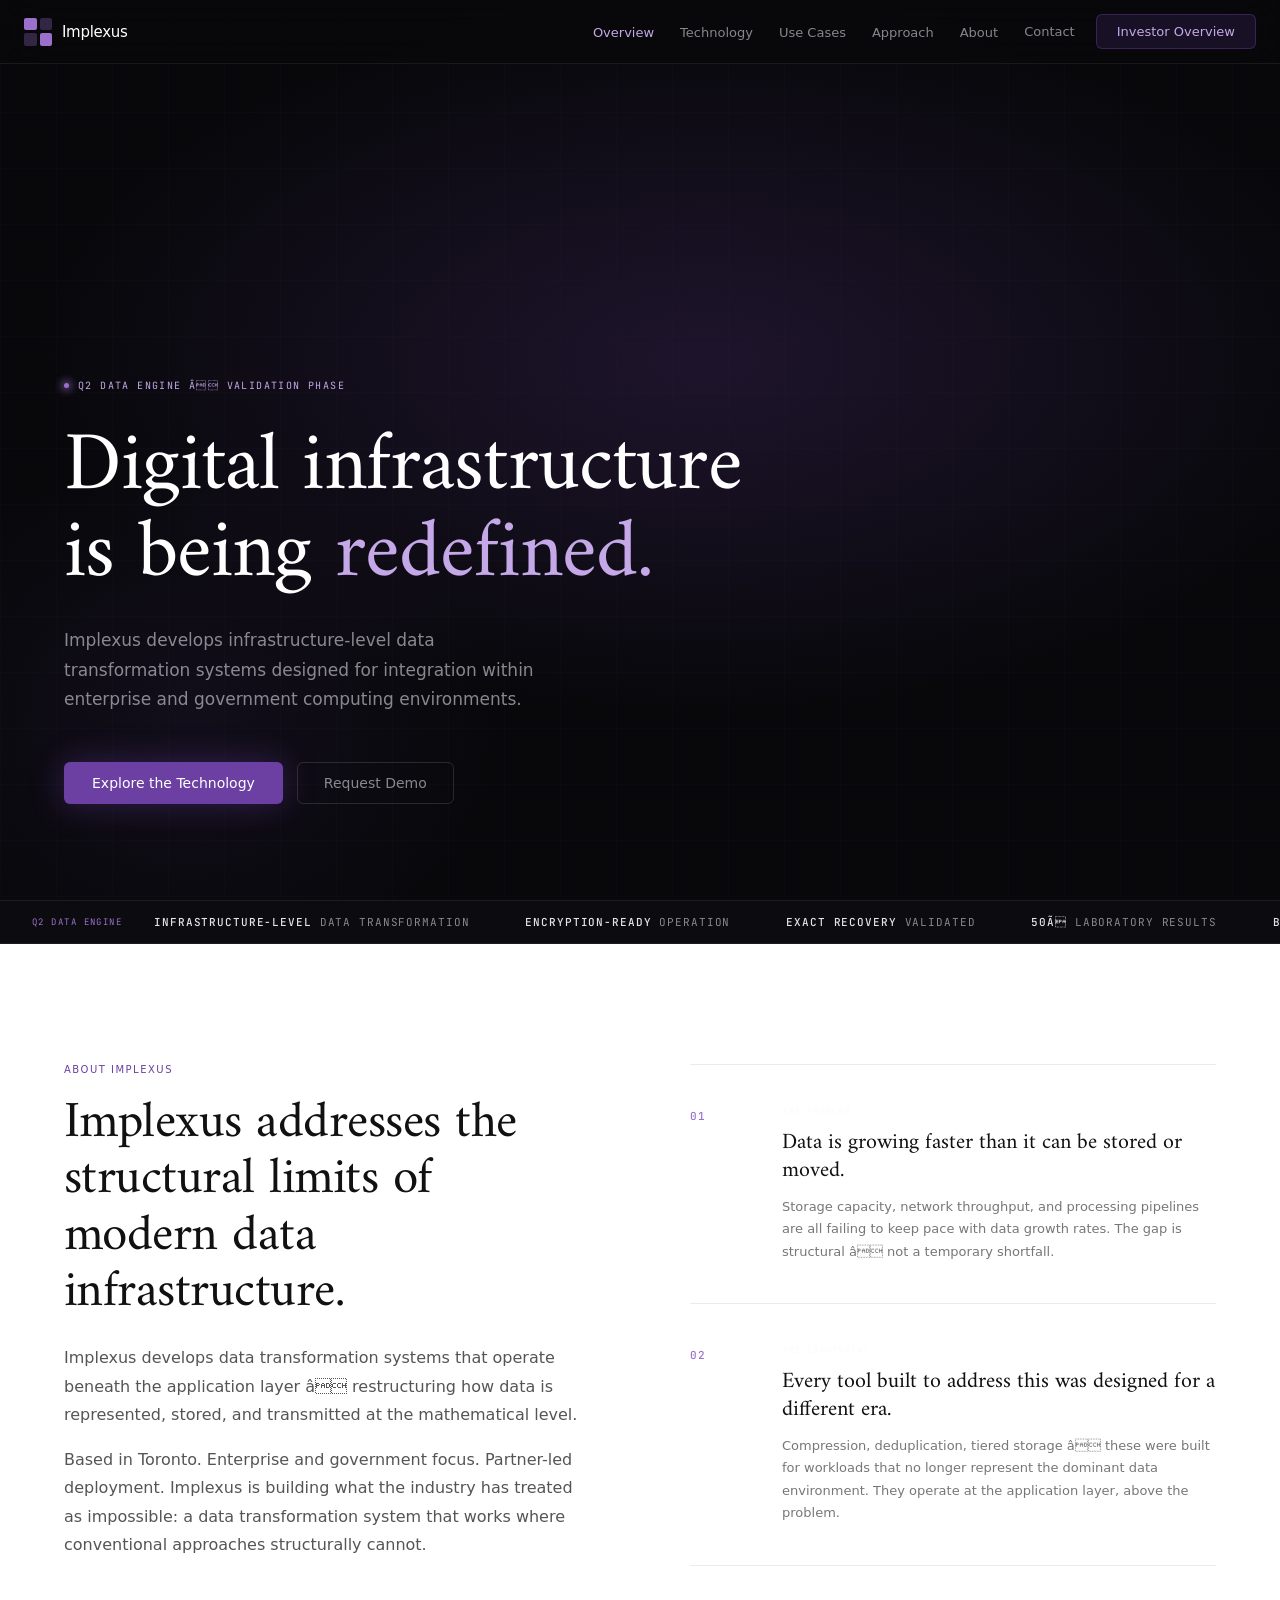
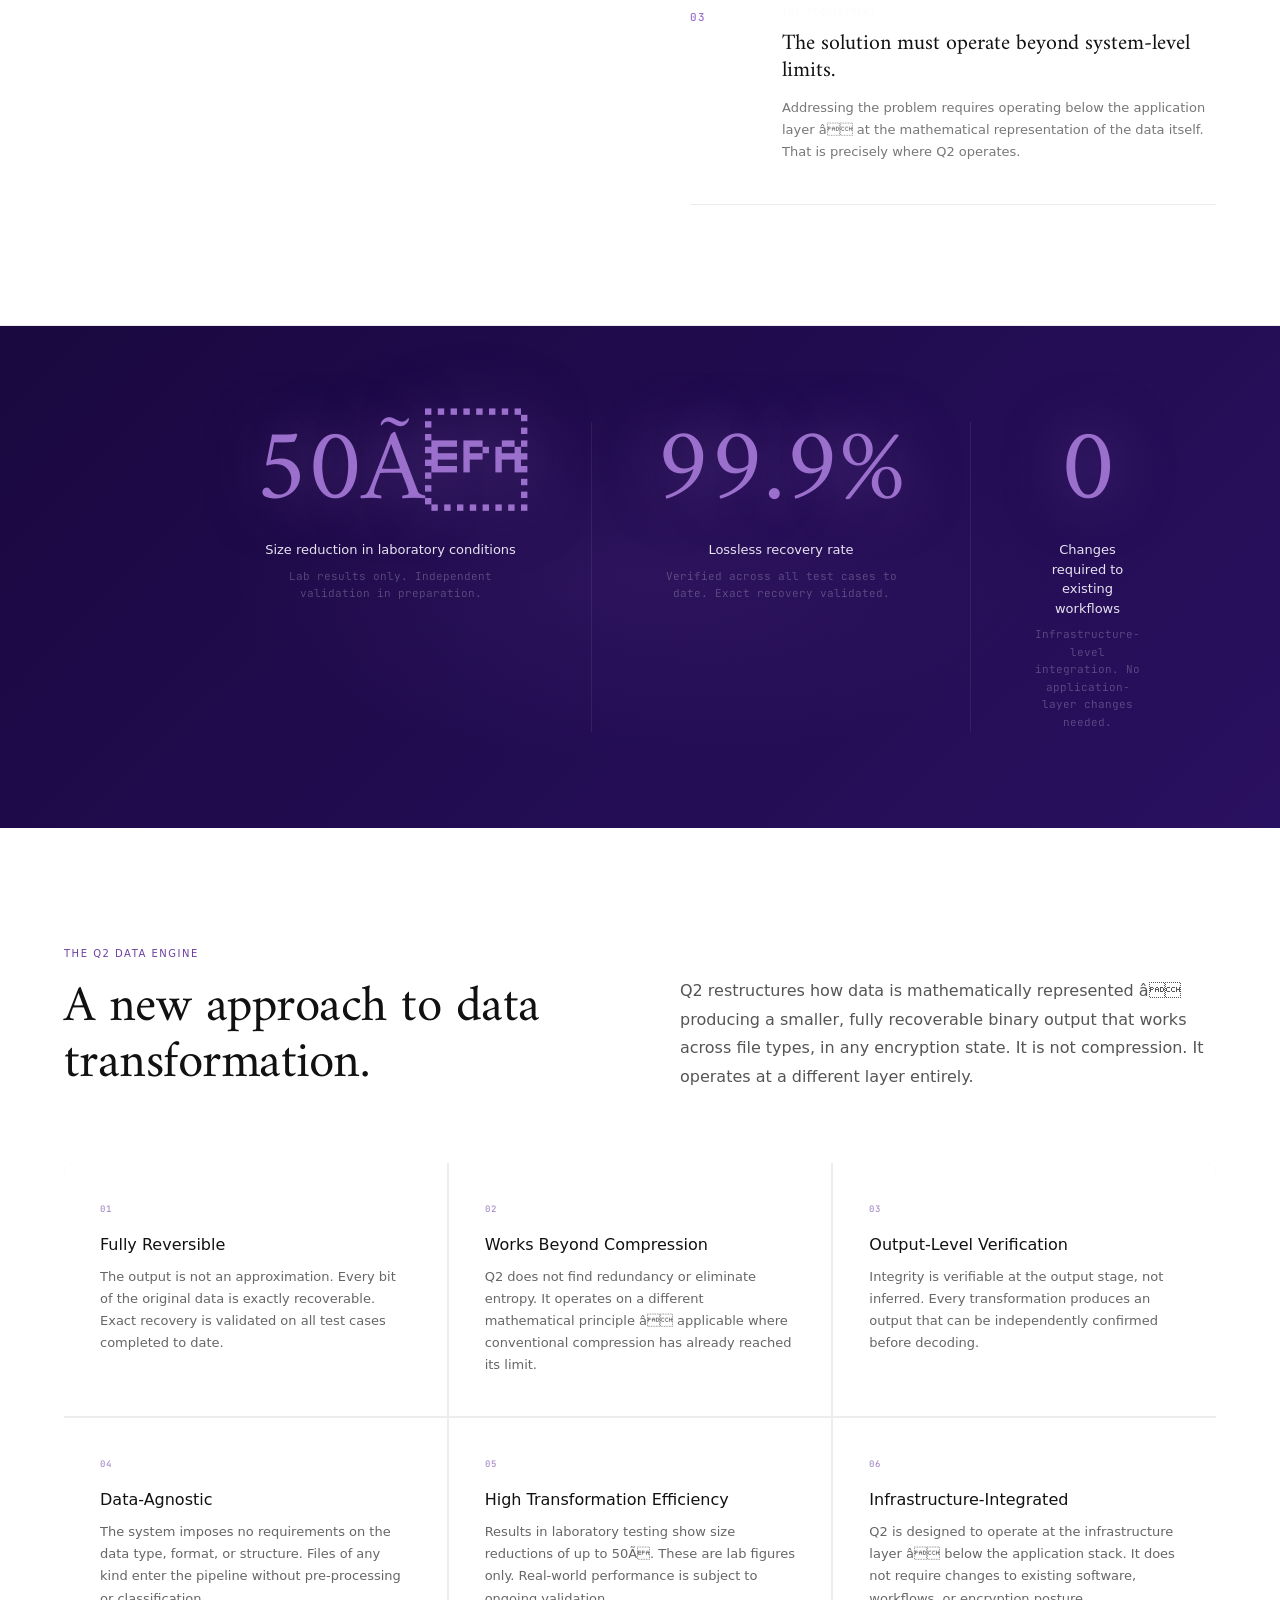
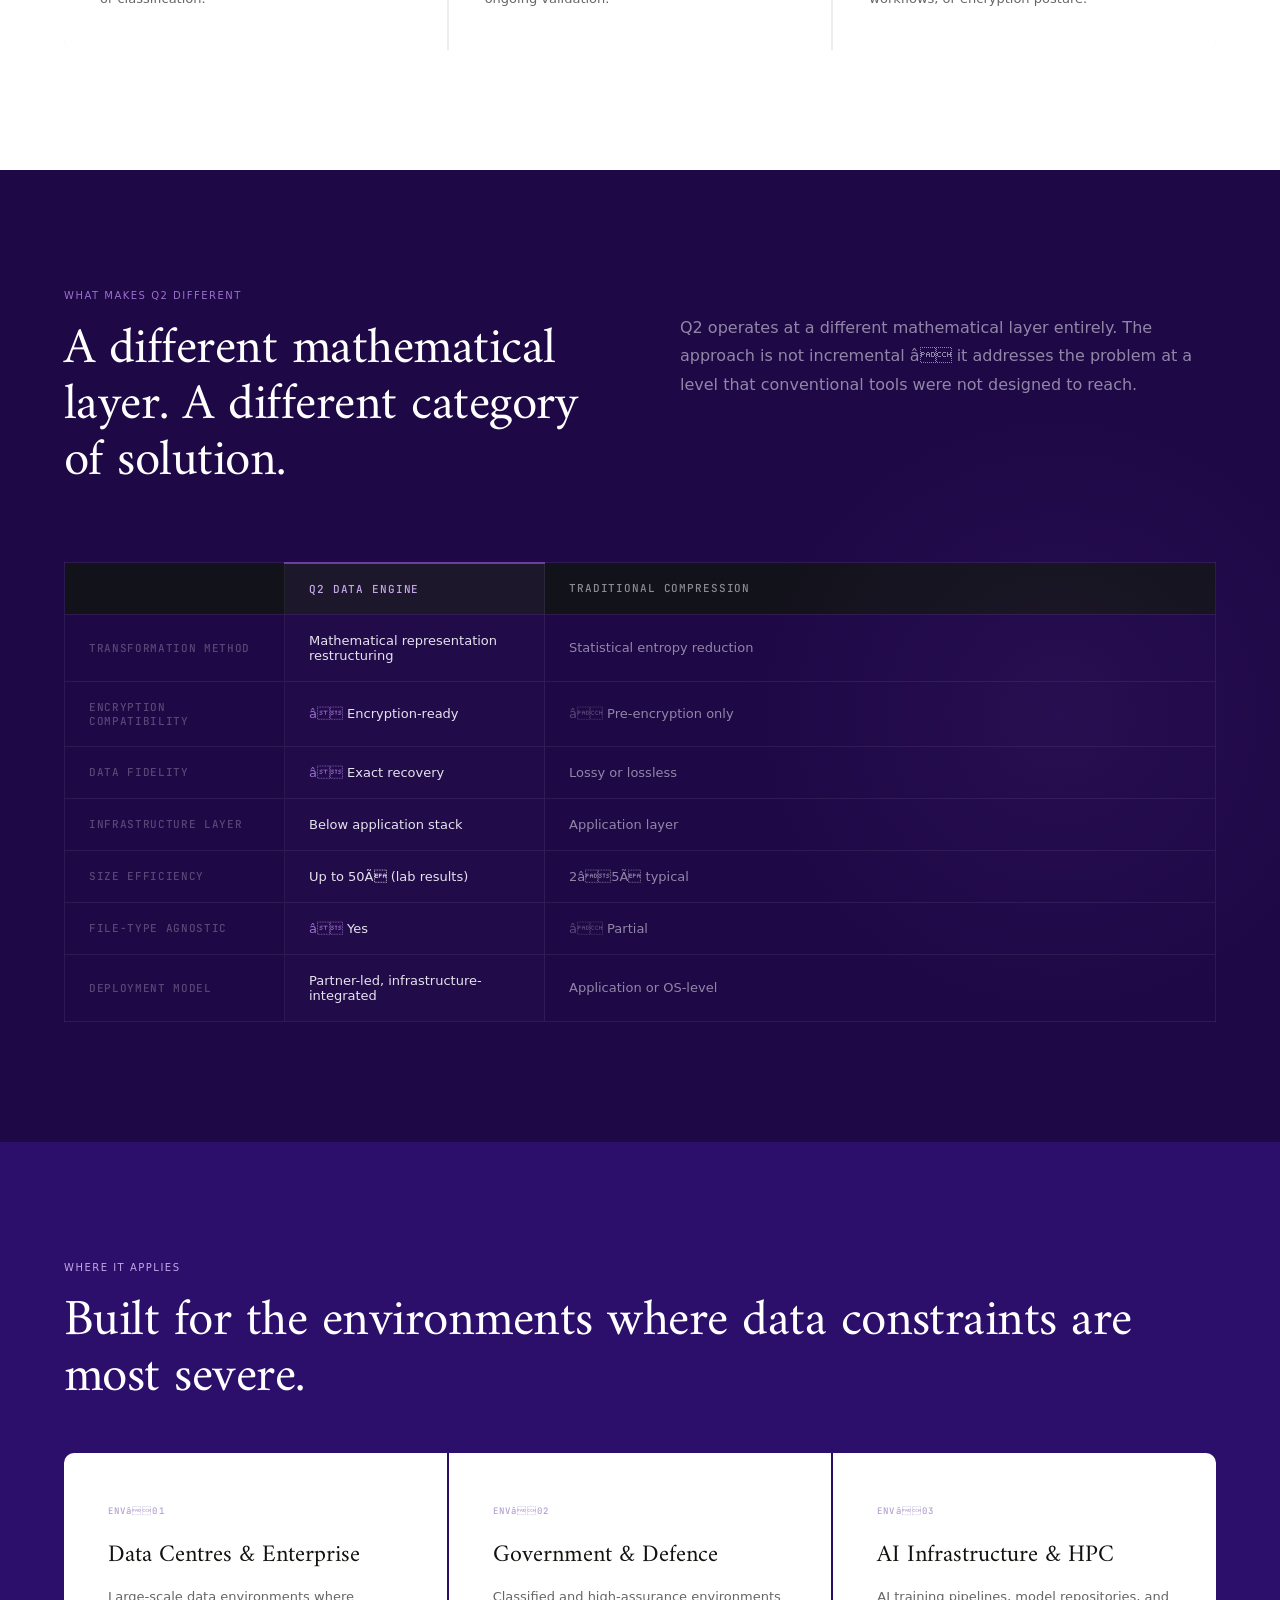
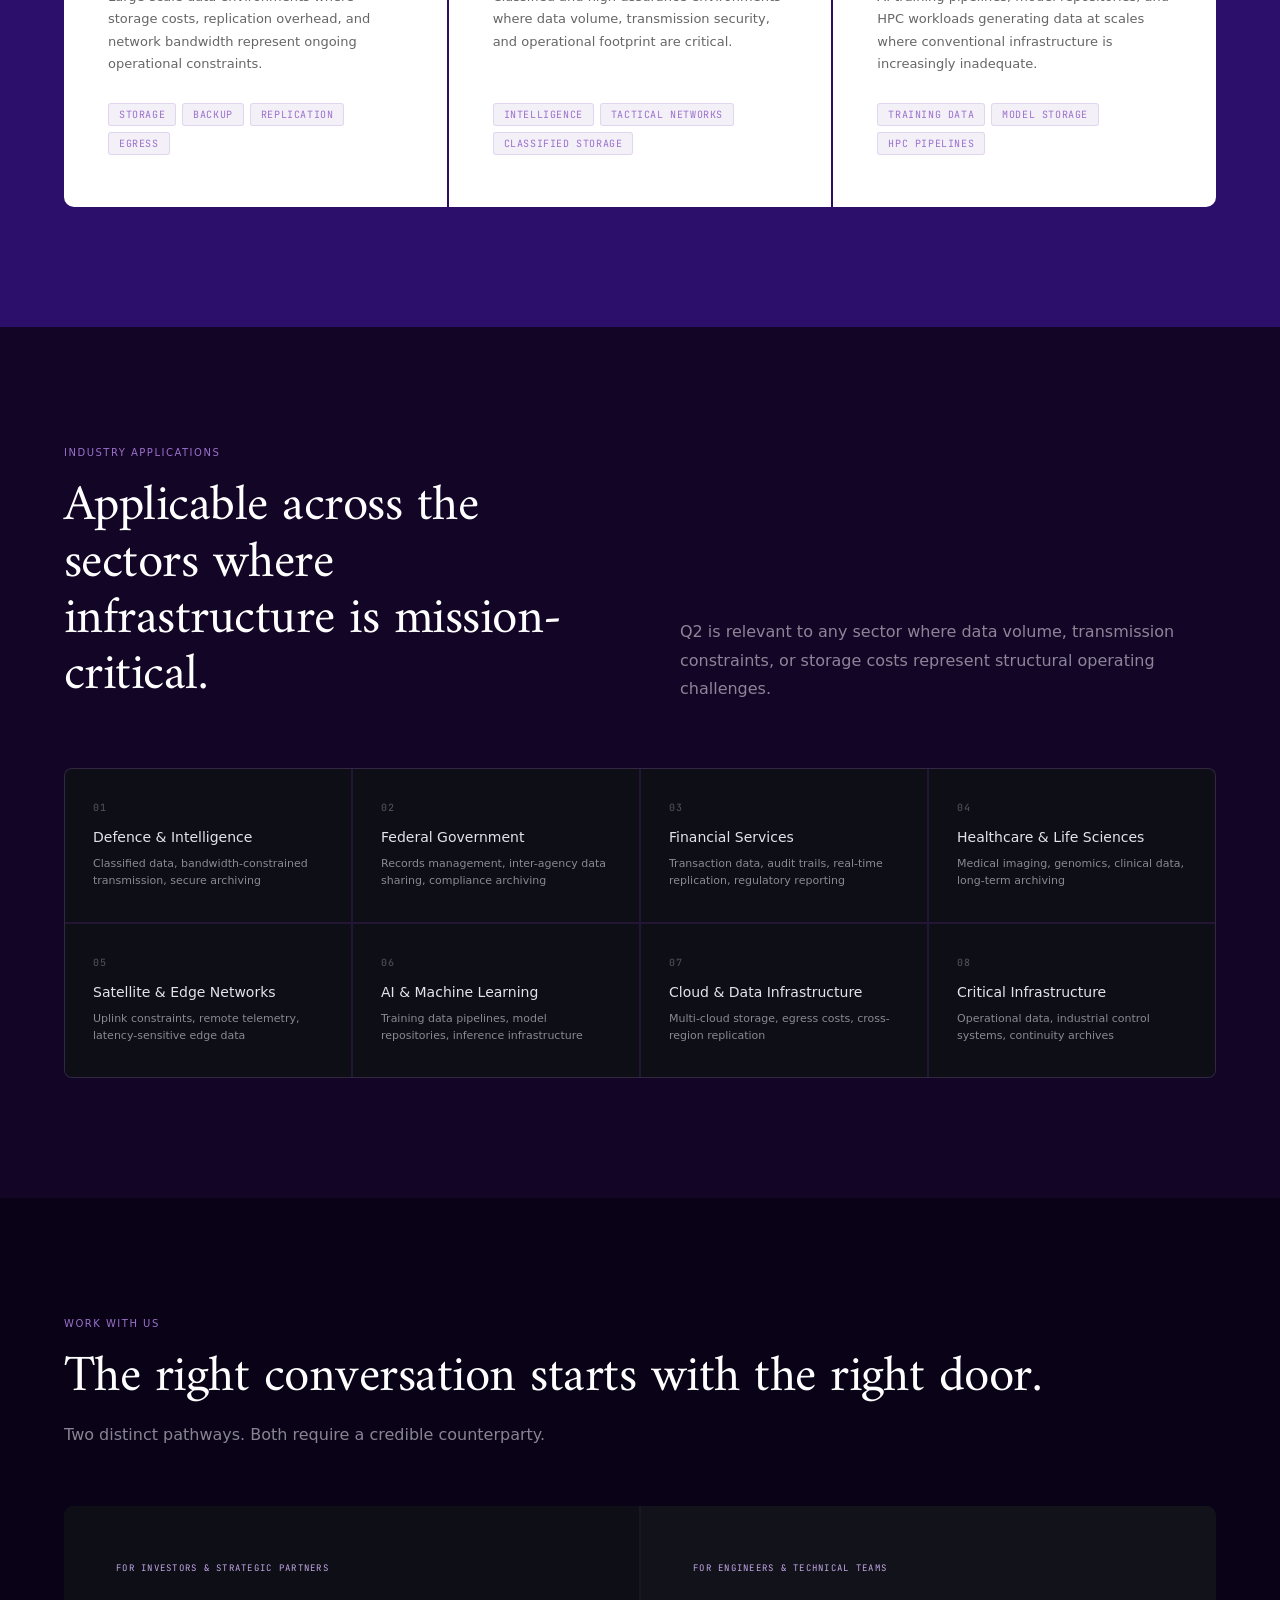
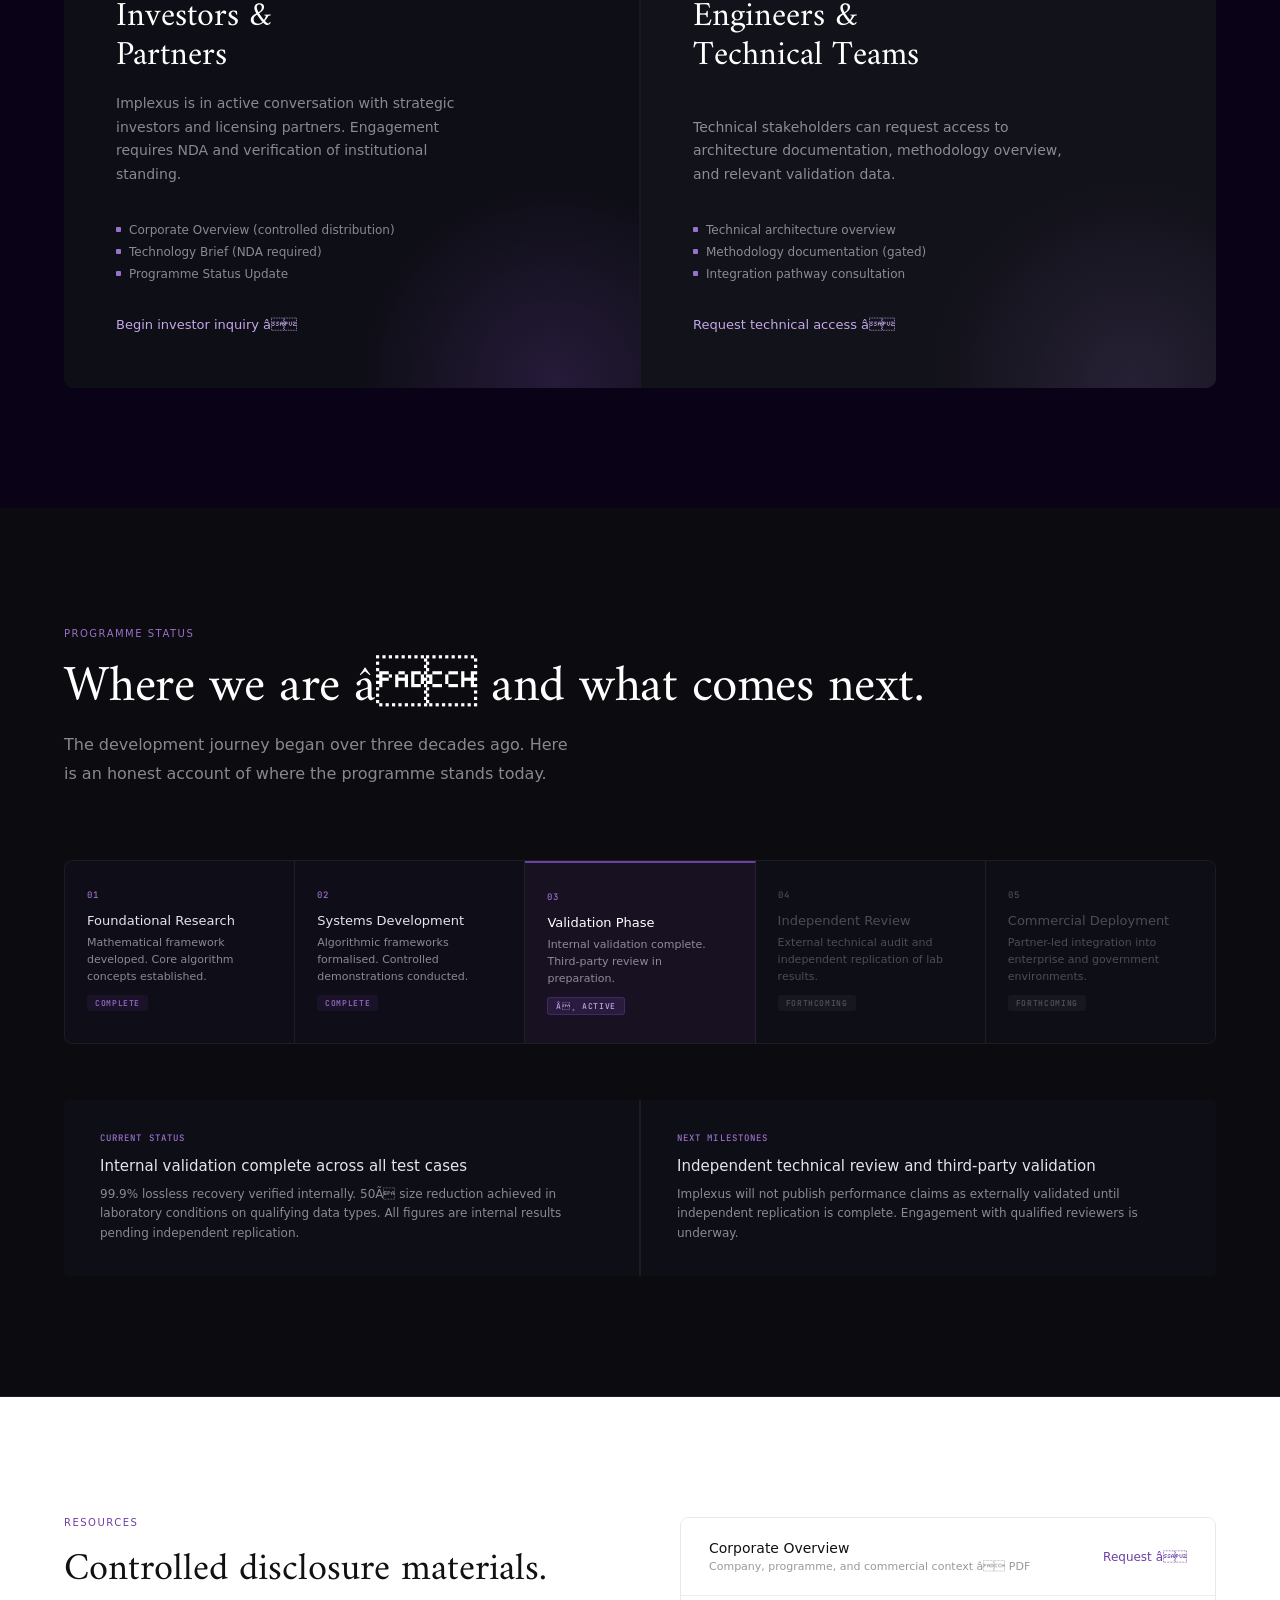
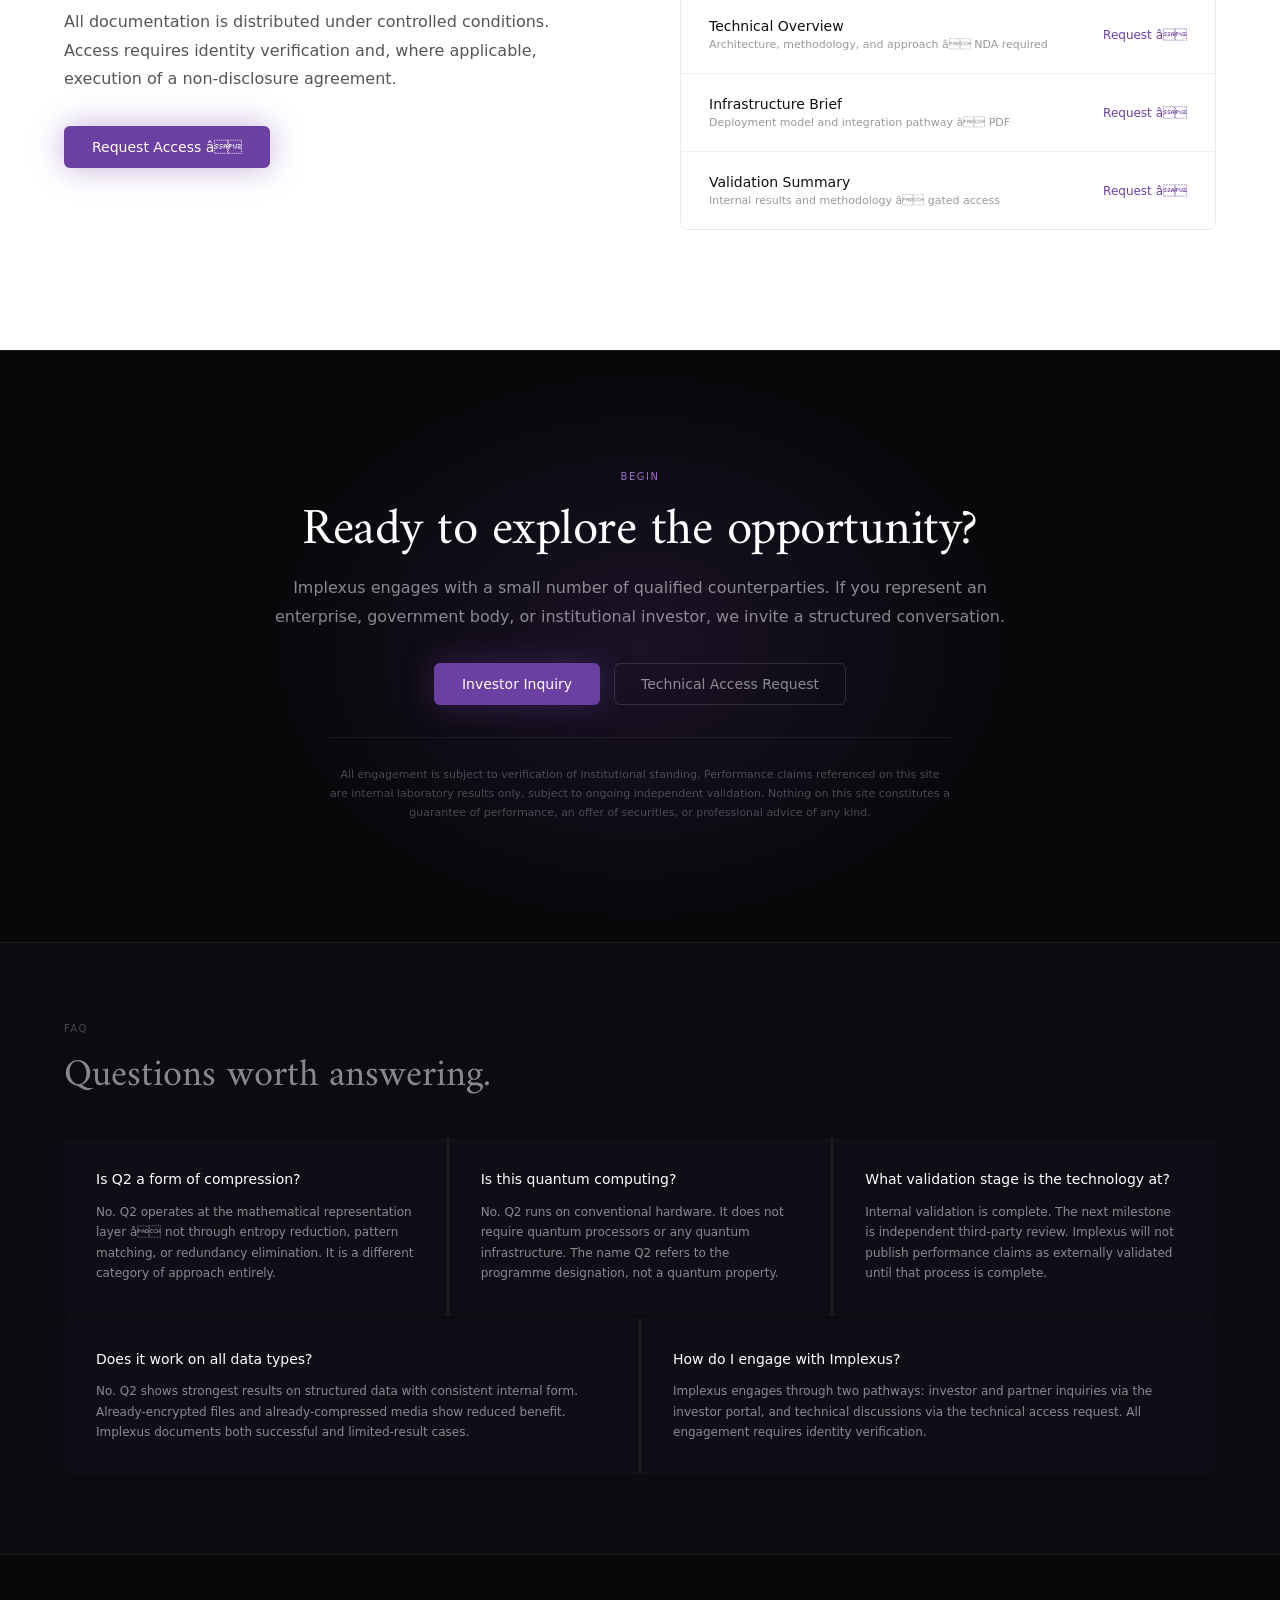
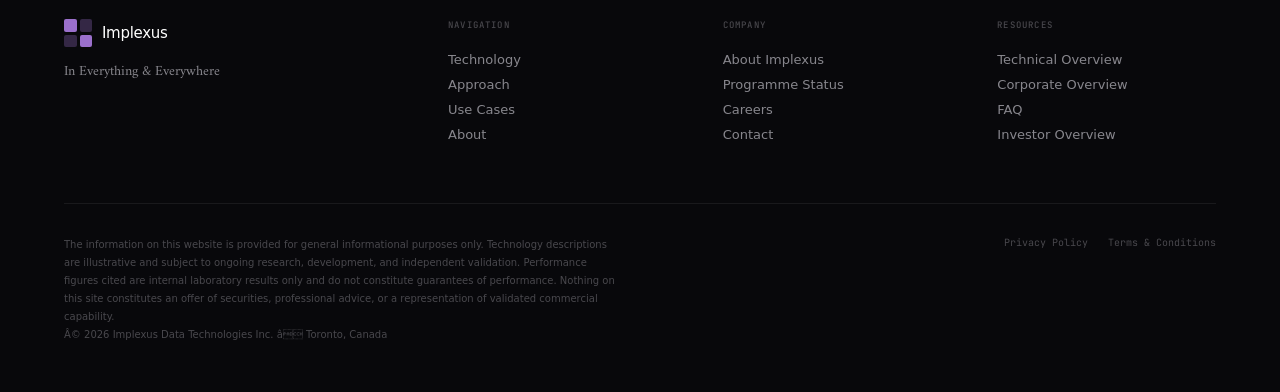
==== commit e94b5df1: "CMS: right-justify nav links in index.html" ====
--- a/index.html
+++ b/index.html
@@ -1,12 +1,12 @@
 <!DOCTYPE html>
 <html lang="en">
-<head>
+<head><base href="https://admin-implexus.github.io/site-test/">
 <meta charset="UTF-8">
 <meta name="viewport" content="width=device-width, initial-scale=1.0">
 <link rel="preconnect" href="https://fonts.googleapis.com">
 <link href="https://fonts.googleapis.com/css2?family=Amiri:ital,wght@0,400;0,700;1,400;1,700&family=Switzer:wght@300;400;500;600&family=JetBrains+Mono:wght@300;400;500&display=swap" rel="stylesheet">
 <link rel="stylesheet" href="_shared.css">
-<title>Implexus Data Technologies — Q2 Data Engine</title></head>
+<title>Implexus Data Technologies â Q2 Data Engine</title><style id="morphos-nav-patch">.nav-links { margin-left: auto !important; }</style></head>
 <body>
 <nav id="nav">
   <a class="nav-logo" href="index.html">
@@ -50,9 +50,9 @@
 <section id="hero" style="position:relative;min-height:100vh;display:flex;flex-direction:column;justify-content:flex-end;overflow:hidden;background:var(--bg)">
   <div style="position:absolute;inset:0;background:radial-gradient(ellipse 80% 60% at 55% 40%,rgba(108,63,162,0.22) 0%,transparent 65%),radial-gradient(ellipse 40% 50% at 15% 80%,rgba(108,63,162,0.10) 0%,transparent 60%),linear-gradient(to bottom,rgba(8,8,11,0.55) 0%,transparent 25%,transparent 65%,rgba(8,8,11,0.97) 100%)"></div>
   <div style="position:absolute;inset:0;background-image:linear-gradient(rgba(108,63,162,0.03) 1px,transparent 1px),linear-gradient(90deg,rgba(108,63,162,0.03) 1px,transparent 1px);background-size:56px 56px;pointer-events:none"></div>
-  <div style="position:relative;z-index:2;padding:0 64px 96px;max-width:1280px">
+  <div class="hero-content-inline" style="position:relative;z-index:2;padding:0 64px 96px;max-width:1280px">
     <div style="display:inline-flex;align-items:center;gap:9px;font-family:var(--mono);font-size:10px;font-weight:400;letter-spacing:0.14em;text-transform:uppercase;color:var(--purple-xhi);margin-bottom:32px">
-      <span style="width:5px;height:5px;border-radius:50%;background:var(--purple-hi);box-shadow:0 0 8px 2px rgba(155,112,204,0.8);display:block"></span>Q2 Data Engine — Validation Phase
+      <span style="width:5px;height:5px;border-radius:50%;background:var(--purple-hi);box-shadow:0 0 8px 2px rgba(155,112,204,0.8);display:block"></span>Q2 Data Engine â Validation Phase
     </div>
     <h1 style="font-family:var(--serif);font-size:clamp(52px,6.5vw,96px);font-weight:400;line-height:1.05;letter-spacing:-0.01em;color:#fff;margin-bottom:28px;max-width:800px">Digital infrastructure<br>is being <span style="color:var(--purple-xhi)">redefined.</span></h1>
     <p style="font-size:17px;font-weight:300;color:var(--text-mid);line-height:1.72;max-width:480px;margin-bottom:48px">Implexus develops infrastructure-level data transformation systems designed for integration within enterprise and government computing environments.</p>
@@ -69,18 +69,18 @@
     <span style="font-family:var(--mono);font-size:11px;font-weight:400;letter-spacing:0.08em;text-transform:uppercase;color:var(--text-mid)"><strong style="color:var(--text);font-weight:500">Infrastructure-Level</strong> Data Transformation</span>
     <span style="font-family:var(--mono);font-size:11px;font-weight:400;letter-spacing:0.08em;text-transform:uppercase;color:var(--text-mid)"><strong style="color:var(--text);font-weight:500">Encryption-Ready</strong> Operation</span>
     <span style="font-family:var(--mono);font-size:11px;font-weight:400;letter-spacing:0.08em;text-transform:uppercase;color:var(--text-mid)"><strong style="color:var(--text);font-weight:500">Exact Recovery</strong> Validated</span>
-    <span style="font-family:var(--mono);font-size:11px;font-weight:400;letter-spacing:0.08em;text-transform:uppercase;color:var(--text-mid)"><strong style="color:var(--text);font-weight:500">50×</strong> Laboratory Results</span>
+    <span style="font-family:var(--mono);font-size:11px;font-weight:400;letter-spacing:0.08em;text-transform:uppercase;color:var(--text-mid)"><strong style="color:var(--text);font-weight:500">50Ã</strong> Laboratory Results</span>
     <span style="font-family:var(--mono);font-size:11px;font-weight:400;letter-spacing:0.08em;text-transform:uppercase;color:var(--text-mid)"><strong style="color:var(--text);font-weight:500">Below</strong> the Application Stack</span>
   </div>
 </div>
 
 <section class="section" style="background:#fff;border-bottom:1px solid rgba(0,0,0,0.07)">
   <div class="section-inner">
-    <div style="display:grid;grid-template-columns:1fr 1fr;gap:100px;align-items:start">
+    <div class="overview-grid-inline" style="display:grid;grid-template-columns:1fr 1fr;gap:100px;align-items:start">
       <div>
         <div class="eyebrow eyebrow-light">About Implexus</div>
         <h2 class="heading-xl" style="color:#111;margin-bottom:24px;max-width:520px">Implexus addresses the structural limits of modern data infrastructure.</h2>
-        <p class="body-copy body-copy-light mt24">Implexus develops data transformation systems that operate beneath the application layer — restructuring how data is represented, stored, and transmitted at the mathematical level.</p>
+        <p class="body-copy body-copy-light mt24">Implexus develops data transformation systems that operate beneath the application layer â restructuring how data is represented, stored, and transmitted at the mathematical level.</p>
         <p class="body-copy body-copy-light mt16">Based in Toronto. Enterprise and government focus. Partner-led deployment. Implexus is building what the industry has treated as impossible: a data transformation system that works where conventional approaches structurally cannot.</p>
       </div>
       <div>
@@ -90,7 +90,7 @@
             <div>
               <div style="font-family:var(--mono);font-size:9px;font-weight:400;letter-spacing:0.14em;text-transform:uppercase;color:var(--text-dim);margin-bottom:12px">The problem</div>
               <div style="font-family:var(--serif);font-size:22px;font-weight:400;color:#111;line-height:1.25;margin-bottom:12px">Data is growing faster than it can be stored or moved.</div>
-              <div style="font-size:13px;font-weight:300;color:#777;line-height:1.72">Storage capacity, network throughput, and processing pipelines are all failing to keep pace with data growth rates. The gap is structural — not a temporary shortfall.</div>
+              <div style="font-size:13px;font-weight:300;color:#777;line-height:1.72">Storage capacity, network throughput, and processing pipelines are all failing to keep pace with data growth rates. The gap is structural â not a temporary shortfall.</div>
             </div>
           </div>
           <div style="padding:40px 0;border-top:1px solid rgba(0,0,0,0.08);display:grid;grid-template-columns:64px 1fr;gap:28px;align-items:start">
@@ -98,7 +98,7 @@
             <div>
               <div style="font-family:var(--mono);font-size:9px;font-weight:400;letter-spacing:0.14em;text-transform:uppercase;color:var(--text-dim);margin-bottom:12px">The constraint</div>
               <div style="font-family:var(--serif);font-size:22px;font-weight:400;color:#111;line-height:1.25;margin-bottom:12px">Every tool built to address this was designed for a different era.</div>
-              <div style="font-size:13px;font-weight:300;color:#777;line-height:1.72">Compression, deduplication, tiered storage — these were built for workloads that no longer represent the dominant data environment. They operate at the application layer, above the problem.</div>
+              <div style="font-size:13px;font-weight:300;color:#777;line-height:1.72">Compression, deduplication, tiered storage â these were built for workloads that no longer represent the dominant data environment. They operate at the application layer, above the problem.</div>
             </div>
           </div>
           <div style="padding:40px 0;border-top:1px solid rgba(0,0,0,0.08);border-bottom:1px solid rgba(0,0,0,0.08);display:grid;grid-template-columns:64px 1fr;gap:28px;align-items:start">
@@ -106,7 +106,7 @@
             <div>
               <div style="font-family:var(--mono);font-size:9px;font-weight:400;letter-spacing:0.14em;text-transform:uppercase;color:var(--text-dim);margin-bottom:12px">The requirement</div>
               <div style="font-family:var(--serif);font-size:22px;font-weight:400;color:#111;line-height:1.25;margin-bottom:12px">The solution must operate beyond system-level limits.</div>
-              <div style="font-size:13px;font-weight:300;color:#777;line-height:1.72">Addressing the problem requires operating below the application layer — at the mathematical representation of the data itself. That is precisely where Q2 operates.</div>
+              <div style="font-size:13px;font-weight:300;color:#777;line-height:1.72">Addressing the problem requires operating below the application layer â at the mathematical representation of the data itself. That is precisely where Q2 operates.</div>
             </div>
           </div>
         </div>
@@ -117,18 +117,18 @@
 
 <div style="background:linear-gradient(135deg,#1A0840 0%,#2A1060 100%);padding:96px 64px;position:relative;overflow:hidden">
   <div style="position:absolute;top:50%;left:50%;transform:translate(-50%,-50%);width:900px;height:400px;background:radial-gradient(ellipse,rgba(108,63,162,0.14) 0%,transparent 65%);pointer-events:none"></div>
-  <div style="max-width:900px;margin:0 auto;display:grid;grid-template-columns:repeat(3,1fr);position:relative">
-    <div style="padding:0 64px;border-right:1px solid var(--border);text-align:center">
-      <div style="font-family:var(--serif);font-size:clamp(72px,8vw,108px);font-weight:400;color:var(--purple-hi);line-height:1;text-shadow:0 0 60px rgba(155,112,204,0.5);margin-bottom:16px">50×</div>
+  <div class="stats-grid-inline" style="max-width:900px;margin:0 auto;display:grid;grid-template-columns:repeat(3,1fr);position:relative">
+    <div class="stats-block-inline" style="padding:0 64px;border-right:1px solid var(--border);text-align:center">
+      <div style="font-family:var(--serif);font-size:clamp(72px,8vw,108px);font-weight:400;color:var(--purple-hi);line-height:1;text-shadow:0 0 60px rgba(155,112,204,0.5);margin-bottom:16px">50Ã</div>
       <div style="font-size:13px;font-weight:400;color:var(--text);line-height:1.5;margin-bottom:8px">Size reduction in laboratory conditions</div>
       <div style="font-family:var(--mono);font-size:11px;font-weight:300;color:var(--text-dim);line-height:1.6">Lab results only. Independent validation in preparation.</div>
     </div>
-    <div style="padding:0 64px;border-right:1px solid var(--border);text-align:center">
+    <div class="stats-block-inline" style="padding:0 64px;border-right:1px solid var(--border);text-align:center">
       <div style="font-family:var(--serif);font-size:clamp(72px,8vw,108px);font-weight:400;color:var(--purple-hi);line-height:1;text-shadow:0 0 60px rgba(155,112,204,0.5);margin-bottom:16px">99.9%</div>
       <div style="font-size:13px;font-weight:400;color:var(--text);line-height:1.5;margin-bottom:8px">Lossless recovery rate</div>
       <div style="font-family:var(--mono);font-size:11px;font-weight:300;color:var(--text-dim);line-height:1.6">Verified across all test cases to date. Exact recovery validated.</div>
     </div>
-    <div style="padding:0 64px;text-align:center">
+    <div class="stats-block-inline" style="padding:0 64px;text-align:center">
       <div style="font-family:var(--serif);font-size:clamp(72px,8vw,108px);font-weight:400;color:var(--purple-hi);line-height:1;text-shadow:0 0 60px rgba(155,112,204,0.5);margin-bottom:16px">0</div>
       <div style="font-size:13px;font-weight:400;color:var(--text);line-height:1.5;margin-bottom:8px">Changes required to existing workflows</div>
       <div style="font-family:var(--mono);font-size:11px;font-weight:300;color:var(--text-dim);line-height:1.6">Infrastructure-level integration. No application-layer changes needed.</div>
@@ -138,17 +138,17 @@
 
 <section class="section" style="background:#fff">
   <div class="section-inner">
-    <div style="display:grid;grid-template-columns:1fr 1fr;gap:80px;align-items:end;margin-bottom:72px">
+    <div class="q2-header-inline" style="display:grid;grid-template-columns:1fr 1fr;gap:80px;align-items:end;margin-bottom:72px">
       <div><div class="eyebrow eyebrow-light">The Q2 Data Engine</div><h2 class="heading-xl" style="color:#111">A new approach to data transformation.</h2></div>
-      <div><p class="body-copy body-copy-light">Q2 restructures how data is mathematically represented — producing a smaller, fully recoverable binary output that works across file types, in any encryption state. It is not compression. It operates at a different layer entirely.</p></div>
-    </div>
-    <div style="display:grid;grid-template-columns:repeat(3,1fr);gap:2px;background:rgba(0,0,0,0.07);border-radius:10px;overflow:hidden">
+      <div><p class="body-copy body-copy-light">Q2 restructures how data is mathematically represented â producing a smaller, fully recoverable binary output that works across file types, in any encryption state. It is not compression. It operates at a different layer entirely.</p></div>
+    </div>
+    <div class="feature-grid-inline" style="display:grid;grid-template-columns:repeat(3,1fr);gap:2px;background:rgba(0,0,0,0.07);border-radius:10px;overflow:hidden">
       <div style="background:#fff;padding:40px 36px;position:relative"><div style="font-family:var(--mono);font-size:9px;font-weight:500;letter-spacing:0.12em;color:rgba(108,63,162,0.6);margin-bottom:20px">01</div><div style="font-size:16px;font-weight:500;color:#111;margin-bottom:10px;line-height:1.3">Fully Reversible</div><div style="font-size:13px;font-weight:300;color:#666;line-height:1.7">The output is not an approximation. Every bit of the original data is exactly recoverable. Exact recovery is validated on all test cases completed to date.</div></div>
-      <div style="background:#fff;padding:40px 36px;position:relative"><div style="font-family:var(--mono);font-size:9px;font-weight:500;letter-spacing:0.12em;color:rgba(108,63,162,0.6);margin-bottom:20px">02</div><div style="font-size:16px;font-weight:500;color:#111;margin-bottom:10px;line-height:1.3">Works Beyond Compression</div><div style="font-size:13px;font-weight:300;color:#666;line-height:1.7">Q2 does not find redundancy or eliminate entropy. It operates on a different mathematical principle — applicable where conventional compression has already reached its limit.</div></div>
+      <div style="background:#fff;padding:40px 36px;position:relative"><div style="font-family:var(--mono);font-size:9px;font-weight:500;letter-spacing:0.12em;color:rgba(108,63,162,0.6);margin-bottom:20px">02</div><div style="font-size:16px;font-weight:500;color:#111;margin-bottom:10px;line-height:1.3">Works Beyond Compression</div><div style="font-size:13px;font-weight:300;color:#666;line-height:1.7">Q2 does not find redundancy or eliminate entropy. It operates on a different mathematical principle â applicable where conventional compression has already reached its limit.</div></div>
       <div style="background:#fff;padding:40px 36px;position:relative"><div style="font-family:var(--mono);font-size:9px;font-weight:500;letter-spacing:0.12em;color:rgba(108,63,162,0.6);margin-bottom:20px">03</div><div style="font-size:16px;font-weight:500;color:#111;margin-bottom:10px;line-height:1.3">Output-Level Verification</div><div style="font-size:13px;font-weight:300;color:#666;line-height:1.7">Integrity is verifiable at the output stage, not inferred. Every transformation produces an output that can be independently confirmed before decoding.</div></div>
       <div style="background:#fff;padding:40px 36px;position:relative"><div style="font-family:var(--mono);font-size:9px;font-weight:500;letter-spacing:0.12em;color:rgba(108,63,162,0.6);margin-bottom:20px">04</div><div style="font-size:16px;font-weight:500;color:#111;margin-bottom:10px;line-height:1.3">Data-Agnostic</div><div style="font-size:13px;font-weight:300;color:#666;line-height:1.7">The system imposes no requirements on the data type, format, or structure. Files of any kind enter the pipeline without pre-processing or classification.</div></div>
-      <div style="background:#fff;padding:40px 36px;position:relative"><div style="font-family:var(--mono);font-size:9px;font-weight:500;letter-spacing:0.12em;color:rgba(108,63,162,0.6);margin-bottom:20px">05</div><div style="font-size:16px;font-weight:500;color:#111;margin-bottom:10px;line-height:1.3">High Transformation Efficiency</div><div style="font-size:13px;font-weight:300;color:#666;line-height:1.7">Results in laboratory testing show size reductions of up to 50×. These are lab figures only. Real-world performance is subject to ongoing validation.</div></div>
-      <div style="background:#fff;padding:40px 36px;position:relative"><div style="font-family:var(--mono);font-size:9px;font-weight:500;letter-spacing:0.12em;color:rgba(108,63,162,0.6);margin-bottom:20px">06</div><div style="font-size:16px;font-weight:500;color:#111;margin-bottom:10px;line-height:1.3">Infrastructure-Integrated</div><div style="font-size:13px;font-weight:300;color:#666;line-height:1.7">Q2 is designed to operate at the infrastructure layer — below the application stack. It does not require changes to existing software, workflows, or encryption posture.</div></div>
+      <div style="background:#fff;padding:40px 36px;position:relative"><div style="font-family:var(--mono);font-size:9px;font-weight:500;letter-spacing:0.12em;color:rgba(108,63,162,0.6);margin-bottom:20px">05</div><div style="font-size:16px;font-weight:500;color:#111;margin-bottom:10px;line-height:1.3">High Transformation Efficiency</div><div style="font-size:13px;font-weight:300;color:#666;line-height:1.7">Results in laboratory testing show size reductions of up to 50Ã. These are lab figures only. Real-world performance is subject to ongoing validation.</div></div>
+      <div style="background:#fff;padding:40px 36px;position:relative"><div style="font-family:var(--mono);font-size:9px;font-weight:500;letter-spacing:0.12em;color:rgba(108,63,162,0.6);margin-bottom:20px">06</div><div style="font-size:16px;font-weight:500;color:#111;margin-bottom:10px;line-height:1.3">Infrastructure-Integrated</div><div style="font-size:13px;font-weight:300;color:#666;line-height:1.7">Q2 is designed to operate at the infrastructure layer â below the application stack. It does not require changes to existing software, workflows, or encryption posture.</div></div>
     </div>
   </div>
 </section>
@@ -158,9 +158,10 @@
   <div class="section-inner">
     <div class="distinction-header" style="margin-bottom:72px">
       <div><div class="eyebrow">What Makes Q2 Different</div><h2 class="heading-xl" style="color:#fff">A different mathematical layer. A different category of solution.</h2></div>
-      <div><p class="body-copy mt24">Q2 operates at a different mathematical layer entirely. The approach is not incremental — it addresses the problem at a level that conventional tools were not designed to reach.</p></div>
-    </div>
-    <div style="overflow-x:auto;-webkit-overflow-scrolling:touch">
+      <div><p class="body-copy mt24">Q2 operates at a different mathematical layer entirely. The approach is not incremental â it addresses the problem at a level that conventional tools were not designed to reach.</p></div>
+    </div>
+    <!-- Desktop table -->
+    <div class="comp-desktop-table" style="overflow-x:auto">
       <table style="width:100%;border-collapse:collapse;border-radius:8px;border:1px solid rgba(255,255,255,0.07);min-width:560px;table-layout:fixed">
         <thead>
           <tr style="background:#12121A">
@@ -170,69 +171,112 @@
           </tr>
         </thead>
         <tbody>
-          <tr style="border-top:1px solid rgba(255,255,255,0.07)">
-            <td style="padding:18px 24px;font-family:'JetBrains Mono',monospace;font-size:11px;font-weight:500;letter-spacing:0.06em;text-transform:uppercase;color:rgba(240,238,248,0.28);border-right:1px solid rgba(255,255,255,0.07);vertical-align:middle">Transformation method</td>
-            <td style="padding:18px 24px;font-size:13px;font-weight:300;color:rgba(240,238,248,0.95);background:rgba(108,63,162,0.05);border-right:1px solid rgba(255,255,255,0.07);vertical-align:middle">Mathematical representation restructuring</td>
-            <td style="padding:18px 24px;font-size:13px;font-weight:300;color:rgba(240,238,248,0.55);vertical-align:middle">Statistical entropy reduction</td>
-          </tr>
-          <tr style="border-top:1px solid rgba(255,255,255,0.07)">
-            <td style="padding:18px 24px;font-family:'JetBrains Mono',monospace;font-size:11px;font-weight:500;letter-spacing:0.06em;text-transform:uppercase;color:rgba(240,238,248,0.28);border-right:1px solid rgba(255,255,255,0.07);vertical-align:middle">Encryption compatibility</td>
-            <td style="padding:18px 24px;font-size:13px;font-weight:300;color:rgba(240,238,248,0.95);background:rgba(108,63,162,0.05);border-right:1px solid rgba(255,255,255,0.07);vertical-align:middle"><span style="color:#9B70CC">✓</span> Encryption-ready</td>
-            <td style="padding:18px 24px;font-size:13px;font-weight:300;color:rgba(240,238,248,0.55);vertical-align:middle"><span style="color:rgba(240,238,248,0.28)">—</span> Pre-encryption only</td>
-          </tr>
-          <tr style="border-top:1px solid rgba(255,255,255,0.07)">
-            <td style="padding:18px 24px;font-family:'JetBrains Mono',monospace;font-size:11px;font-weight:500;letter-spacing:0.06em;text-transform:uppercase;color:rgba(240,238,248,0.28);border-right:1px solid rgba(255,255,255,0.07);vertical-align:middle">Data fidelity</td>
-            <td style="padding:18px 24px;font-size:13px;font-weight:300;color:rgba(240,238,248,0.95);background:rgba(108,63,162,0.05);border-right:1px solid rgba(255,255,255,0.07);vertical-align:middle"><span style="color:#9B70CC">✓</span> Exact recovery</td>
-            <td style="padding:18px 24px;font-size:13px;font-weight:300;color:rgba(240,238,248,0.55);vertical-align:middle">Lossy or lossless</td>
-          </tr>
-          <tr style="border-top:1px solid rgba(255,255,255,0.07)">
-            <td style="padding:18px 24px;font-family:'JetBrains Mono',monospace;font-size:11px;font-weight:500;letter-spacing:0.06em;text-transform:uppercase;color:rgba(240,238,248,0.28);border-right:1px solid rgba(255,255,255,0.07);vertical-align:middle">Infrastructure layer</td>
-            <td style="padding:18px 24px;font-size:13px;font-weight:300;color:rgba(240,238,248,0.95);background:rgba(108,63,162,0.05);border-right:1px solid rgba(255,255,255,0.07);vertical-align:middle">Below application stack</td>
-            <td style="padding:18px 24px;font-size:13px;font-weight:300;color:rgba(240,238,248,0.55);vertical-align:middle">Application layer</td>
-          </tr>
-          <tr style="border-top:1px solid rgba(255,255,255,0.07)">
-            <td style="padding:18px 24px;font-family:'JetBrains Mono',monospace;font-size:11px;font-weight:500;letter-spacing:0.06em;text-transform:uppercase;color:rgba(240,238,248,0.28);border-right:1px solid rgba(255,255,255,0.07);vertical-align:middle">Size efficiency</td>
-            <td style="padding:18px 24px;font-size:13px;font-weight:300;color:rgba(240,238,248,0.95);background:rgba(108,63,162,0.05);border-right:1px solid rgba(255,255,255,0.07);vertical-align:middle">Up to 50× (lab results)</td>
-            <td style="padding:18px 24px;font-size:13px;font-weight:300;color:rgba(240,238,248,0.55);vertical-align:middle">2–5× typical</td>
-          </tr>
-          <tr style="border-top:1px solid rgba(255,255,255,0.07)">
-            <td style="padding:18px 24px;font-family:'JetBrains Mono',monospace;font-size:11px;font-weight:500;letter-spacing:0.06em;text-transform:uppercase;color:rgba(240,238,248,0.28);border-right:1px solid rgba(255,255,255,0.07);vertical-align:middle">File-type agnostic</td>
-            <td style="padding:18px 24px;font-size:13px;font-weight:300;color:rgba(240,238,248,0.95);background:rgba(108,63,162,0.05);border-right:1px solid rgba(255,255,255,0.07);vertical-align:middle"><span style="color:#9B70CC">✓</span> Yes</td>
-            <td style="padding:18px 24px;font-size:13px;font-weight:300;color:rgba(240,238,248,0.55);vertical-align:middle"><span style="color:rgba(240,238,248,0.28)">—</span> Partial</td>
-          </tr>
-          <tr style="border-top:1px solid rgba(255,255,255,0.07)">
-            <td style="padding:18px 24px;font-family:'JetBrains Mono',monospace;font-size:11px;font-weight:500;letter-spacing:0.06em;text-transform:uppercase;color:rgba(240,238,248,0.28);border-right:1px solid rgba(255,255,255,0.07);vertical-align:middle">Deployment model</td>
-            <td style="padding:18px 24px;font-size:13px;font-weight:300;color:rgba(240,238,248,0.95);background:rgba(108,63,162,0.05);border-right:1px solid rgba(255,255,255,0.07);vertical-align:middle">Partner-led, infrastructure-integrated</td>
-            <td style="padding:18px 24px;font-size:13px;font-weight:300;color:rgba(240,238,248,0.55);vertical-align:middle">Application or OS-level</td>
-          </tr>
+          <tr style="border-top:1px solid rgba(255,255,255,0.07)"><td style="padding:18px 24px;font-family:'JetBrains Mono',monospace;font-size:11px;font-weight:500;letter-spacing:0.06em;text-transform:uppercase;color:rgba(240,238,248,0.28);border-right:1px solid rgba(255,255,255,0.07);vertical-align:middle">Transformation method</td><td style="padding:18px 24px;font-size:13px;font-weight:300;color:rgba(240,238,248,0.95);background:rgba(108,63,162,0.05);border-right:1px solid rgba(255,255,255,0.07);vertical-align:middle">Mathematical representation restructuring</td><td style="padding:18px 24px;font-size:13px;font-weight:300;color:rgba(240,238,248,0.55);vertical-align:middle">Statistical entropy reduction</td></tr>
+          <tr style="border-top:1px solid rgba(255,255,255,0.07)"><td style="padding:18px 24px;font-family:'JetBrains Mono',monospace;font-size:11px;font-weight:500;letter-spacing:0.06em;text-transform:uppercase;color:rgba(240,238,248,0.28);border-right:1px solid rgba(255,255,255,0.07);vertical-align:middle">Encryption compatibility</td><td style="padding:18px 24px;font-size:13px;font-weight:300;color:rgba(240,238,248,0.95);background:rgba(108,63,162,0.05);border-right:1px solid rgba(255,255,255,0.07);vertical-align:middle"><span style="color:#9B70CC">â</span> Encryption-ready</td><td style="padding:18px 24px;font-size:13px;font-weight:300;color:rgba(240,238,248,0.55);vertical-align:middle"><span style="color:rgba(240,238,248,0.28)">â</span> Pre-encryption only</td></tr>
+          <tr style="border-top:1px solid rgba(255,255,255,0.07)"><td style="padding:18px 24px;font-family:'JetBrains Mono',monospace;font-size:11px;font-weight:500;letter-spacing:0.06em;text-transform:uppercase;color:rgba(240,238,248,0.28);border-right:1px solid rgba(255,255,255,0.07);vertical-align:middle">Data fidelity</td><td style="padding:18px 24px;font-size:13px;font-weight:300;color:rgba(240,238,248,0.95);background:rgba(108,63,162,0.05);border-right:1px solid rgba(255,255,255,0.07);vertical-align:middle"><span style="color:#9B70CC">â</span> Exact recovery</td><td style="padding:18px 24px;font-size:13px;font-weight:300;color:rgba(240,238,248,0.55);vertical-align:middle">Lossy or lossless</td></tr>
+          <tr style="border-top:1px solid rgba(255,255,255,0.07)"><td style="padding:18px 24px;font-family:'JetBrains Mono',monospace;font-size:11px;font-weight:500;letter-spacing:0.06em;text-transform:uppercase;color:rgba(240,238,248,0.28);border-right:1px solid rgba(255,255,255,0.07);vertical-align:middle">Infrastructure layer</td><td style="padding:18px 24px;font-size:13px;font-weight:300;color:rgba(240,238,248,0.95);background:rgba(108,63,162,0.05);border-right:1px solid rgba(255,255,255,0.07);vertical-align:middle">Below application stack</td><td style="padding:18px 24px;font-size:13px;font-weight:300;color:rgba(240,238,248,0.55);vertical-align:middle">Application layer</td></tr>
+          <tr style="border-top:1px solid rgba(255,255,255,0.07)"><td style="padding:18px 24px;font-family:'JetBrains Mono',monospace;font-size:11px;font-weight:500;letter-spacing:0.06em;text-transform:uppercase;color:rgba(240,238,248,0.28);border-right:1px solid rgba(255,255,255,0.07);vertical-align:middle">Size efficiency</td><td style="padding:18px 24px;font-size:13px;font-weight:300;color:rgba(240,238,248,0.95);background:rgba(108,63,162,0.05);border-right:1px solid rgba(255,255,255,0.07);vertical-align:middle">Up to 50Ã (lab results)</td><td style="padding:18px 24px;font-size:13px;font-weight:300;color:rgba(240,238,248,0.55);vertical-align:middle">2â5Ã typical</td></tr>
+          <tr style="border-top:1px solid rgba(255,255,255,0.07)"><td style="padding:18px 24px;font-family:'JetBrains Mono',monospace;font-size:11px;font-weight:500;letter-spacing:0.06em;text-transform:uppercase;color:rgba(240,238,248,0.28);border-right:1px solid rgba(255,255,255,0.07);vertical-align:middle">File-type agnostic</td><td style="padding:18px 24px;font-size:13px;font-weight:300;color:rgba(240,238,248,0.95);background:rgba(108,63,162,0.05);border-right:1px solid rgba(255,255,255,0.07);vertical-align:middle"><span style="color:#9B70CC">â</span> Yes</td><td style="padding:18px 24px;font-size:13px;font-weight:300;color:rgba(240,238,248,0.55);vertical-align:middle"><span style="color:rgba(240,238,248,0.28)">â</span> Partial</td></tr>
+          <tr style="border-top:1px solid rgba(255,255,255,0.07)"><td style="padding:18px 24px;font-family:'JetBrains Mono',monospace;font-size:11px;font-weight:500;letter-spacing:0.06em;text-transform:uppercase;color:rgba(240,238,248,0.28);border-right:1px solid rgba(255,255,255,0.07);vertical-align:middle">Deployment model</td><td style="padding:18px 24px;font-size:13px;font-weight:300;color:rgba(240,238,248,0.95);background:rgba(108,63,162,0.05);border-right:1px solid rgba(255,255,255,0.07);vertical-align:middle">Partner-led, infrastructure-integrated</td><td style="padding:18px 24px;font-size:13px;font-weight:300;color:rgba(240,238,248,0.55);vertical-align:middle">Application or OS-level</td></tr>
         </tbody>
       </table>
     </div>
+    <!-- Mobile stacked cards -->
+    <div class="comp-mobile-cards">
+      <div class="comp-mobile-header"><span class="comp-mobile-col-q2">Q2 Data Engine</span><span class="comp-mobile-col-trad">Traditional Compression</span></div>
+      <div class="comp-mobile-row"><div class="comp-mobile-label">Transformation method</div><div class="comp-mobile-cols"><div class="comp-mobile-q2">Mathematical representation restructuring</div><div class="comp-mobile-trad">Statistical entropy reduction</div></div></div>
+      <div class="comp-mobile-row"><div class="comp-mobile-label">Encryption compatibility</div><div class="comp-mobile-cols"><div class="comp-mobile-q2"><span style="color:#9B70CC">â</span> Encryption-ready</div><div class="comp-mobile-trad"><span style="color:rgba(240,238,248,0.28)">â</span> Pre-encryption only</div></div></div>
+      <div class="comp-mobile-row"><div class="comp-mobile-label">Data fidelity</div><div class="comp-mobile-cols"><div class="comp-mobile-q2"><span style="color:#9B70CC">â</span> Exact recovery</div><div class="comp-mobile-trad">Lossy or lossless</div></div></div>
+      <div class="comp-mobile-row"><div class="comp-mobile-label">Infrastructure layer</div><div class="comp-mobile-cols"><div class="comp-mobile-q2">Below application stack</div><div class="comp-mobile-trad">Application layer</div></div></div>
+      <div class="comp-mobile-row"><div class="comp-mobile-label">Size efficiency</div><div class="comp-mobile-cols"><div class="comp-mobile-q2">Up to 50Ã (lab results)</div><div class="comp-mobile-trad">2â5Ã typical</div></div></div>
+      <div class="comp-mobile-row"><div class="comp-mobile-label">File-type agnostic</div><div class="comp-mobile-cols"><div class="comp-mobile-q2"><span style="color:#9B70CC">â</span> Yes</div><div class="comp-mobile-trad"><span style="color:rgba(240,238,248,0.28)">â</span> Partial</div></div></div>
+      <div class="comp-mobile-row"><div class="comp-mobile-label">Deployment model</div><div class="comp-mobile-cols"><div class="comp-mobile-q2">Partner-led, infrastructure-integrated</div><div class="comp-mobile-trad">Application or OS-level</div></div></div>
+    </div>
   </div>
 </section>
 <style>
 .distinction-header{display:grid;grid-template-columns:1fr 1fr;gap:80px;align-items:start}
-@media(max-width:810px){.distinction-header{grid-template-columns:1fr;gap:24px}}
+body{overflow-x:hidden}
+.comp-mobile-cards{display:none}
+@media(max-width:600px){
+  .comp-desktop-table{display:none}
+  .comp-mobile-cards{display:block;border:1px solid rgba(255,255,255,0.07);border-radius:8px;overflow:hidden}
+  .comp-mobile-header{display:grid;grid-template-columns:1fr 1fr;background:#12121A;border-bottom:1px solid rgba(255,255,255,0.07)}
+  .comp-mobile-col-q2{padding:12px 16px;font-family:'JetBrains Mono',monospace;font-size:10px;font-weight:500;letter-spacing:0.08em;text-transform:uppercase;color:#C4A8E8;background:rgba(108,63,162,0.12);border-top:2px solid #6C3FA2;border-right:1px solid rgba(255,255,255,0.07)}
+  .comp-mobile-col-trad{padding:12px 16px;font-family:'JetBrains Mono',monospace;font-size:10px;font-weight:500;letter-spacing:0.08em;text-transform:uppercase;color:rgba(240,238,248,0.55)}
+  .comp-mobile-row{border-bottom:1px solid rgba(255,255,255,0.07)}
+  .comp-mobile-row:last-child{border-bottom:none}
+  .comp-mobile-label{padding:12px 16px;font-family:'JetBrains Mono',monospace;font-size:9px;font-weight:500;letter-spacing:0.08em;text-transform:uppercase;color:rgba(240,238,248,0.28);background:#12121A;border-bottom:1px solid rgba(255,255,255,0.07)}
+  .comp-mobile-cols{display:grid;grid-template-columns:1fr 1fr}
+  .comp-mobile-q2{padding:12px 16px;font-size:12px;font-weight:300;color:rgba(240,238,248,0.95);background:rgba(108,63,162,0.05);border-right:1px solid rgba(255,255,255,0.07);line-height:1.5}
+  .comp-mobile-trad{padding:12px 16px;font-size:12px;font-weight:300;color:rgba(240,238,248,0.55);line-height:1.5}
+}
+
+@media(max-width:810px){
+  .distinction-header{grid-template-columns:1fr;gap:24px}
+  .overview-grid-inline{grid-template-columns:1fr !important;gap:48px !important}
+  .stats-grid-inline{grid-template-columns:1fr !important;gap:0 !important}
+  .stats-block-inline{padding:40px 20px !important;border-right:none !important;border-bottom:1px solid rgba(255,255,255,0.07)}
+  .stats-block-inline:last-child{border-bottom:none}
+  .q2-header-inline{grid-template-columns:1fr !important;gap:24px !important}
+  .feature-grid-inline{grid-template-columns:1fr 1fr !important}
+  .industry-grid-inline{grid-template-columns:1fr 1fr !important}
+  .audience-grid-inline{grid-template-columns:1fr !important}
+  .env-grid-inline{grid-template-columns:1fr !important}
+  .industry-header-inline{grid-template-columns:1fr !important;gap:24px !important}
+  .prog-track-inline{flex-direction:column !important}
+  .status-info-inline{grid-template-columns:1fr !important}
+  .status-info-inline{grid-template-columns:1fr !important}
+  .resources-grid-inline{grid-template-columns:1fr !important;gap:40px !important}
+  .faq-grid-inline{grid-template-columns:1fr !important}
+  .faq-grid-2-inline{grid-template-columns:1fr !important}
+  .faq-section-inline{padding:64px 32px !important}
+  .hero-content-inline{padding:0 32px 72px !important}
+  .site-footer-top{grid-template-columns:1fr 1fr !important}
+  .site-footer-bottom{flex-direction:column;gap:20px}
+}
+@media(max-width:390px){
+  .overview-grid-inline{grid-template-columns:1fr !important;gap:32px !important}
+  .stats-grid-inline{grid-template-columns:1fr !important}
+  .stats-block-inline{padding:32px 20px !important}
+  .feature-grid-inline{grid-template-columns:1fr !important}
+  .industry-grid-inline{grid-template-columns:1fr !important}
+  .q2-header-inline{grid-template-columns:1fr !important}
+  .distinction-header{grid-template-columns:1fr;gap:20px}
+  .audience-grid-inline{grid-template-columns:1fr !important}
+  .env-grid-inline{grid-template-columns:1fr !important}
+  .industry-header-inline{grid-template-columns:1fr !important}
+  .prog-track-inline{flex-direction:column !important}
+  .status-info-inline{grid-template-columns:1fr !important}
+  .status-info-inline{grid-template-columns:1fr !important}
+  .resources-grid-inline{grid-template-columns:1fr !important;gap:40px !important}
+  .faq-grid-inline{grid-template-columns:1fr !important}
+  .faq-grid-2-inline{grid-template-columns:1fr !important}
+  .faq-section-inline{padding:48px 20px !important}
+  .hero-content-inline{padding:0 20px 60px !important}
+  .site-footer-top{grid-template-columns:1fr !important}
+  .site-footer-links{flex-direction:column;gap:10px}
+}
 </style>
 
 <section class="section" style="background:#2C0F6A">
   <div class="section-inner">
     <div><div class="eyebrow" style="color:var(--purple-xhi)">Where It Applies</div><h2 class="heading-xl" style="color:#fff">Built for the environments where data constraints are most severe.</h2></div>
-    <div style="display:grid;grid-template-columns:repeat(3,1fr);gap:2px;background:rgba(0,0,0,0.08);border-radius:10px;overflow:hidden;margin-top:48px">
-      <div style="background:#fff;padding:52px 44px;display:flex;flex-direction:column"><div style="font-family:var(--mono);font-size:9px;font-weight:500;letter-spacing:0.12em;color:rgba(108,63,162,0.5);margin-bottom:24px">ENV—01</div><div style="font-family:var(--serif);font-size:24px;color:var(--ink);margin-bottom:16px;line-height:1.2">Data Centres &amp; Enterprise</div><div style="font-size:13px;font-weight:300;color:#666;line-height:1.72;flex:1">Large-scale data environments where storage costs, replication overhead, and network bandwidth represent ongoing operational constraints.</div><div style="margin-top:28px;display:flex;flex-wrap:wrap;gap:6px"><span class="tag">Storage</span><span class="tag">Backup</span><span class="tag">Replication</span><span class="tag">Egress</span></div></div>
-      <div style="background:#fff;padding:52px 44px;display:flex;flex-direction:column"><div style="font-family:var(--mono);font-size:9px;font-weight:500;letter-spacing:0.12em;color:rgba(108,63,162,0.5);margin-bottom:24px">ENV—02</div><div style="font-family:var(--serif);font-size:24px;color:var(--ink);margin-bottom:16px;line-height:1.2">Government &amp; Defence</div><div style="font-size:13px;font-weight:300;color:#666;line-height:1.72;flex:1">Classified and high-assurance environments where data volume, transmission security, and operational footprint are critical.</div><div style="margin-top:28px;display:flex;flex-wrap:wrap;gap:6px"><span class="tag">Intelligence</span><span class="tag">Tactical networks</span><span class="tag">Classified storage</span></div></div>
-      <div style="background:#fff;padding:52px 44px;display:flex;flex-direction:column"><div style="font-family:var(--mono);font-size:9px;font-weight:500;letter-spacing:0.12em;color:rgba(108,63,162,0.5);margin-bottom:24px">ENV—03</div><div style="font-family:var(--serif);font-size:24px;color:var(--ink);margin-bottom:16px;line-height:1.2">AI Infrastructure &amp; HPC</div><div style="font-size:13px;font-weight:300;color:#666;line-height:1.72;flex:1">AI training pipelines, model repositories, and HPC workloads generating data at scales where conventional infrastructure is increasingly inadequate.</div><div style="margin-top:28px;display:flex;flex-wrap:wrap;gap:6px"><span class="tag">Training data</span><span class="tag">Model storage</span><span class="tag">HPC pipelines</span></div></div>
+    <div class="env-grid-inline" style="display:grid;grid-template-columns:repeat(3,1fr);gap:2px;background:rgba(0,0,0,0.08);border-radius:10px;overflow:hidden;margin-top:48px">
+      <div style="background:#fff;padding:52px 44px;display:flex;flex-direction:column"><div style="font-family:var(--mono);font-size:9px;font-weight:500;letter-spacing:0.12em;color:rgba(108,63,162,0.5);margin-bottom:24px">ENVâ01</div><div style="font-family:var(--serif);font-size:24px;color:var(--ink);margin-bottom:16px;line-height:1.2">Data Centres &amp; Enterprise</div><div style="font-size:13px;font-weight:300;color:#666;line-height:1.72;flex:1">Large-scale data environments where storage costs, replication overhead, and network bandwidth represent ongoing operational constraints.</div><div style="margin-top:28px;display:flex;flex-wrap:wrap;gap:6px"><span class="tag">Storage</span><span class="tag">Backup</span><span class="tag">Replication</span><span class="tag">Egress</span></div></div>
+      <div style="background:#fff;padding:52px 44px;display:flex;flex-direction:column"><div style="font-family:var(--mono);font-size:9px;font-weight:500;letter-spacing:0.12em;color:rgba(108,63,162,0.5);margin-bottom:24px">ENVâ02</div><div style="font-family:var(--serif);font-size:24px;color:var(--ink);margin-bottom:16px;line-height:1.2">Government &amp; Defence</div><div style="font-size:13px;font-weight:300;color:#666;line-height:1.72;flex:1">Classified and high-assurance environments where data volume, transmission security, and operational footprint are critical.</div><div style="margin-top:28px;display:flex;flex-wrap:wrap;gap:6px"><span class="tag">Intelligence</span><span class="tag">Tactical networks</span><span class="tag">Classified storage</span></div></div>
+      <div style="background:#fff;padding:52px 44px;display:flex;flex-direction:column"><div style="font-family:var(--mono);font-size:9px;font-weight:500;letter-spacing:0.12em;color:rgba(108,63,162,0.5);margin-bottom:24px">ENVâ03</div><div style="font-family:var(--serif);font-size:24px;color:var(--ink);margin-bottom:16px;line-height:1.2">AI Infrastructure &amp; HPC</div><div style="font-size:13px;font-weight:300;color:#666;line-height:1.72;flex:1">AI training pipelines, model repositories, and HPC workloads generating data at scales where conventional infrastructure is increasingly inadequate.</div><div style="margin-top:28px;display:flex;flex-wrap:wrap;gap:6px"><span class="tag">Training data</span><span class="tag">Model storage</span><span class="tag">HPC pipelines</span></div></div>
     </div>
   </div>
 </section>
 
 <section class="section" style="background:#130525">
   <div class="section-inner">
-    <div style="display:grid;grid-template-columns:1fr 1fr;gap:80px;align-items:end;margin-bottom:64px">
+    <div class="industry-header-inline" style="display:grid;grid-template-columns:1fr 1fr;gap:80px;align-items:end;margin-bottom:64px">
       <div><div class="eyebrow">Industry Applications</div><h2 class="heading-xl" style="color:#fff">Applicable across the sectors where infrastructure is mission-critical.</h2></div>
       <div><p class="body-copy">Q2 is relevant to any sector where data volume, transmission constraints, or storage costs represent structural operating challenges.</p></div>
     </div>
-    <div style="display:grid;grid-template-columns:repeat(4,1fr);gap:2px;background:var(--border);border:1px solid var(--border);border-radius:8px;overflow:hidden">
+    <div class="industry-grid-inline" style="display:grid;grid-template-columns:repeat(4,1fr);gap:2px;background:var(--border);border:1px solid var(--border);border-radius:8px;overflow:hidden">
       <div style="background:var(--bg-2);padding:32px 28px"><div style="font-family:var(--mono);font-size:10px;font-weight:500;letter-spacing:0.1em;text-transform:uppercase;color:var(--text-dim);margin-bottom:14px">01</div><div style="font-size:14px;font-weight:500;color:var(--text);line-height:1.35;margin-bottom:8px">Defence &amp; Intelligence</div><div style="font-size:11px;font-weight:300;color:var(--text-mid);line-height:1.6">Classified data, bandwidth-constrained transmission, secure archiving</div></div>
       <div style="background:var(--bg-2);padding:32px 28px"><div style="font-family:var(--mono);font-size:10px;font-weight:500;letter-spacing:0.1em;text-transform:uppercase;color:var(--text-dim);margin-bottom:14px">02</div><div style="font-size:14px;font-weight:500;color:var(--text);line-height:1.35;margin-bottom:8px">Federal Government</div><div style="font-size:11px;font-weight:300;color:var(--text-mid);line-height:1.6">Records management, inter-agency data sharing, compliance archiving</div></div>
       <div style="background:var(--bg-2);padding:32px 28px"><div style="font-family:var(--mono);font-size:10px;font-weight:500;letter-spacing:0.1em;text-transform:uppercase;color:var(--text-dim);margin-bottom:14px">03</div><div style="font-size:14px;font-weight:500;color:var(--text);line-height:1.35;margin-bottom:8px">Financial Services</div><div style="font-size:11px;font-weight:300;color:var(--text-mid);line-height:1.6">Transaction data, audit trails, real-time replication, regulatory reporting</div></div>
@@ -248,7 +292,7 @@
 <section class="section" style="background:#0A0318">
   <div class="section-inner">
     <div style="margin-bottom:56px"><div class="eyebrow">Work With Us</div><h2 class="heading-xl" style="color:#fff">The right conversation starts with the right door.</h2><p class="body-copy mt16">Two distinct pathways. Both require a credible counterparty.</p></div>
-    <div style="display:grid;grid-template-columns:1fr 1fr;gap:2px;background:var(--border);border-radius:10px;overflow:hidden">
+    <div class="audience-grid-inline" style="display:grid;grid-template-columns:1fr 1fr;gap:2px;background:var(--border);border-radius:10px;overflow:hidden">
       <div style="padding:56px 52px;display:flex;flex-direction:column;min-height:400px;position:relative;overflow:hidden;background:var(--bg-2)">
         <div style="position:absolute;bottom:-40%;right:-20%;width:400px;height:400px;border-radius:50%;background:radial-gradient(circle,rgba(108,63,162,0.25) 0%,transparent 70%);pointer-events:none"></div>
         <div style="font-family:var(--mono);font-size:9px;font-weight:400;letter-spacing:0.14em;text-transform:uppercase;color:var(--purple-xhi);margin-bottom:24px;position:relative">For Investors &amp; Strategic Partners</div>
@@ -259,7 +303,7 @@
           <li style="font-size:12px;font-weight:400;color:var(--text-mid);display:flex;align-items:center;gap:8px"><span style="width:5px;height:5px;border-radius:1px;background:var(--purple-hi);flex-shrink:0;display:block"></span>Technology Brief (NDA required)</li>
           <li style="font-size:12px;font-weight:400;color:var(--text-mid);display:flex;align-items:center;gap:8px"><span style="width:5px;height:5px;border-radius:1px;background:var(--purple-hi);flex-shrink:0;display:block"></span>Programme Status Update</li>
         </ul>
-        <a href="investor.html" style="display:inline-flex;align-items:center;gap:8px;font-size:13px;font-weight:500;color:var(--purple-xhi);position:relative">Begin investor inquiry →</a>
+        <a href="investor.html" style="display:inline-flex;align-items:center;gap:8px;font-size:13px;font-weight:500;color:var(--purple-xhi);position:relative">Begin investor inquiry â</a>
       </div>
       <div style="padding:56px 52px;display:flex;flex-direction:column;min-height:400px;position:relative;overflow:hidden;background:var(--bg-3)">
         <div style="position:absolute;bottom:-40%;right:-20%;width:400px;height:400px;border-radius:50%;background:radial-gradient(circle,rgba(155,112,204,0.15) 0%,transparent 70%);pointer-events:none"></div>
@@ -271,7 +315,7 @@
           <li style="font-size:12px;font-weight:400;color:var(--text-mid);display:flex;align-items:center;gap:8px"><span style="width:5px;height:5px;border-radius:1px;background:var(--purple-hi);flex-shrink:0;display:block"></span>Methodology documentation (gated)</li>
           <li style="font-size:12px;font-weight:400;color:var(--text-mid);display:flex;align-items:center;gap:8px"><span style="width:5px;height:5px;border-radius:1px;background:var(--purple-hi);flex-shrink:0;display:block"></span>Integration pathway consultation</li>
         </ul>
-        <a href="contact.html" style="display:inline-flex;align-items:center;gap:8px;font-size:13px;font-weight:500;color:var(--purple-xhi);position:relative">Request technical access →</a>
+        <a href="contact.html" style="display:inline-flex;align-items:center;gap:8px;font-size:13px;font-weight:500;color:var(--purple-xhi);position:relative">Request technical access â</a>
       </div>
     </div>
   </div>
@@ -279,16 +323,16 @@
 
 <section class="section" style="background:var(--bg-1);border-bottom:1px solid var(--border)">
   <div class="section-inner">
-    <div><div class="eyebrow">Programme Status</div><h2 class="heading-xl" style="color:#fff">Where we are — and what comes next.</h2><p class="body-copy mt16" style="max-width:520px;margin-bottom:72px">The development journey began over three decades ago. Here is an honest account of where the programme stands today.</p></div>
-    <div style="display:flex;border:1px solid var(--border);border-radius:8px;overflow:hidden;margin-bottom:56px">
+    <div><div class="eyebrow">Programme Status</div><h2 class="heading-xl" style="color:#fff">Where we are â and what comes next.</h2><p class="body-copy mt16" style="max-width:520px;margin-bottom:72px">The development journey began over three decades ago. Here is an honest account of where the programme stands today.</p></div>
+    <div class="prog-track-inline" style="display:flex;border:1px solid var(--border);border-radius:8px;overflow:hidden;margin-bottom:56px">
       <div style="flex:1;padding:28px 22px;background:rgba(108,63,162,0.05);border-right:1px solid var(--border)"><div style="font-family:var(--mono);font-size:9px;font-weight:500;letter-spacing:0.1em;color:var(--purple-hi);margin-bottom:12px">01</div><div style="font-size:13px;font-weight:500;color:var(--text);margin-bottom:6px">Foundational Research</div><div style="font-size:11px;font-weight:300;color:var(--text-mid);line-height:1.55">Mathematical framework developed. Core algorithm concepts established.</div><div class="badge-done">Complete</div></div>
       <div style="flex:1;padding:28px 22px;background:rgba(108,63,162,0.05);border-right:1px solid var(--border)"><div style="font-family:var(--mono);font-size:9px;font-weight:500;letter-spacing:0.1em;color:var(--purple-hi);margin-bottom:12px">02</div><div style="font-size:13px;font-weight:500;color:var(--text);margin-bottom:6px">Systems Development</div><div style="font-size:11px;font-weight:300;color:var(--text-mid);line-height:1.55">Algorithmic frameworks formalised. Controlled demonstrations conducted.</div><div class="badge-done">Complete</div></div>
-      <div style="flex:1;padding:28px 22px;background:rgba(108,63,162,0.12);border-right:1px solid var(--border);border-top:2px solid var(--purple)"><div style="font-family:var(--mono);font-size:9px;font-weight:500;letter-spacing:0.1em;color:var(--purple-hi);margin-bottom:12px">03</div><div style="font-size:13px;font-weight:500;color:#fff;margin-bottom:6px">Validation Phase</div><div style="font-size:11px;font-weight:300;color:var(--text-mid);line-height:1.55">Internal validation complete. Third-party review in preparation.</div><div class="badge-now">▸ Active</div></div>
+      <div style="flex:1;padding:28px 22px;background:rgba(108,63,162,0.12);border-right:1px solid var(--border);border-top:2px solid var(--purple)"><div style="font-family:var(--mono);font-size:9px;font-weight:500;letter-spacing:0.1em;color:var(--purple-hi);margin-bottom:12px">03</div><div style="font-size:13px;font-weight:500;color:#fff;margin-bottom:6px">Validation Phase</div><div style="font-size:11px;font-weight:300;color:var(--text-mid);line-height:1.55">Internal validation complete. Third-party review in preparation.</div><div class="badge-now">â¸ Active</div></div>
       <div style="flex:1;padding:28px 22px;background:var(--bg-2);border-right:1px solid var(--border)"><div style="font-family:var(--mono);font-size:9px;font-weight:500;letter-spacing:0.1em;color:var(--text-dim);margin-bottom:12px">04</div><div style="font-size:13px;font-weight:500;color:var(--text-dim);margin-bottom:6px">Independent Review</div><div style="font-size:11px;font-weight:300;color:var(--text-dim);line-height:1.55">External technical audit and independent replication of lab results.</div><div class="badge-next">Forthcoming</div></div>
       <div style="flex:1;padding:28px 22px;background:var(--bg-2)"><div style="font-family:var(--mono);font-size:9px;font-weight:500;letter-spacing:0.1em;color:var(--text-dim);margin-bottom:12px">05</div><div style="font-size:13px;font-weight:500;color:var(--text-dim);margin-bottom:6px">Commercial Deployment</div><div style="font-size:11px;font-weight:300;color:var(--text-dim);line-height:1.55">Partner-led integration into enterprise and government environments.</div><div class="badge-next">Forthcoming</div></div>
     </div>
-    <div style="display:grid;grid-template-columns:1fr 1fr;gap:2px;background:var(--border);border-radius:8px;overflow:hidden">
-      <div style="background:var(--bg-2);padding:32px 36px"><div style="font-family:var(--mono);font-size:9px;font-weight:500;letter-spacing:0.12em;text-transform:uppercase;color:var(--purple-hi);margin-bottom:12px">Current status</div><div style="font-size:15px;font-weight:500;color:var(--text);margin-bottom:8px;line-height:1.35">Internal validation complete across all test cases</div><div style="font-size:12px;font-weight:300;color:var(--text-mid);line-height:1.65">99.9% lossless recovery verified internally. 50× size reduction achieved in laboratory conditions on qualifying data types. All figures are internal results pending independent replication.</div></div>
+    <div class="status-info-inline" style="display:grid;grid-template-columns:1fr 1fr;gap:2px;background:var(--border);border-radius:8px;overflow:hidden">
+      <div style="background:var(--bg-2);padding:32px 36px"><div style="font-family:var(--mono);font-size:9px;font-weight:500;letter-spacing:0.12em;text-transform:uppercase;color:var(--purple-hi);margin-bottom:12px">Current status</div><div style="font-size:15px;font-weight:500;color:var(--text);margin-bottom:8px;line-height:1.35">Internal validation complete across all test cases</div><div style="font-size:12px;font-weight:300;color:var(--text-mid);line-height:1.65">99.9% lossless recovery verified internally. 50Ã size reduction achieved in laboratory conditions on qualifying data types. All figures are internal results pending independent replication.</div></div>
       <div style="background:var(--bg-2);padding:32px 36px"><div style="font-family:var(--mono);font-size:9px;font-weight:500;letter-spacing:0.12em;text-transform:uppercase;color:var(--purple-hi);margin-bottom:12px">Next milestones</div><div style="font-size:15px;font-weight:500;color:var(--text);margin-bottom:8px;line-height:1.35">Independent technical review and third-party validation</div><div style="font-size:12px;font-weight:300;color:var(--text-mid);line-height:1.65">Implexus will not publish performance claims as externally validated until independent replication is complete. Engagement with qualified reviewers is underway.</div></div>
     </div>
   </div>
@@ -296,13 +340,13 @@
 
 <section class="section" style="background:#fff">
   <div class="section-inner">
-    <div style="display:grid;grid-template-columns:1fr 1fr;gap:80px;align-items:start">
-      <div><div class="eyebrow eyebrow-light">Resources</div><h3 class="heading-lg" style="color:#111">Controlled disclosure materials.</h3><p class="body-copy body-copy-light mt16">All documentation is distributed under controlled conditions. Access requires identity verification and, where applicable, execution of a non-disclosure agreement.</p><a href="contact.html" class="btn-primary-dark mt32">Request Access →</a></div>
+    <div class="resources-grid-inline" style="display:grid;grid-template-columns:1fr 1fr;gap:80px;align-items:start">
+      <div><div class="eyebrow eyebrow-light">Resources</div><h3 class="heading-lg" style="color:#111">Controlled disclosure materials.</h3><p class="body-copy body-copy-light mt16">All documentation is distributed under controlled conditions. Access requires identity verification and, where applicable, execution of a non-disclosure agreement.</p><a href="contact.html" class="btn-primary-dark mt32">Request Access â</a></div>
       <div style="border:1px solid rgba(0,0,0,0.09);border-radius:8px;overflow:hidden">
-        <div style="display:flex;justify-content:space-between;align-items:center;padding:22px 28px;background:#fff;border-bottom:1px solid rgba(0,0,0,0.07)"><div><h4 style="font-size:14px;font-weight:500;color:#111;margin-bottom:4px">Corporate Overview</h4><p style="font-size:11px;color:#999">Company, programme, and commercial context — PDF</p></div><div style="font-size:12px;font-weight:500;color:var(--purple)">Request →</div></div>
-        <div style="display:flex;justify-content:space-between;align-items:center;padding:22px 28px;background:#fff;border-bottom:1px solid rgba(0,0,0,0.07)"><div><h4 style="font-size:14px;font-weight:500;color:#111;margin-bottom:4px">Technical Overview</h4><p style="font-size:11px;color:#999">Architecture, methodology, and approach — NDA required</p></div><div style="font-size:12px;font-weight:500;color:var(--purple)">Request →</div></div>
-        <div style="display:flex;justify-content:space-between;align-items:center;padding:22px 28px;background:#fff;border-bottom:1px solid rgba(0,0,0,0.07)"><div><h4 style="font-size:14px;font-weight:500;color:#111;margin-bottom:4px">Infrastructure Brief</h4><p style="font-size:11px;color:#999">Deployment model and integration pathway — PDF</p></div><div style="font-size:12px;font-weight:500;color:var(--purple)">Request →</div></div>
-        <div style="display:flex;justify-content:space-between;align-items:center;padding:22px 28px;background:#fff"><div><h4 style="font-size:14px;font-weight:500;color:#111;margin-bottom:4px">Validation Summary</h4><p style="font-size:11px;color:#999">Internal results and methodology — gated access</p></div><div style="font-size:12px;font-weight:500;color:var(--purple)">Request →</div></div>
+        <div style="display:flex;justify-content:space-between;align-items:center;padding:22px 28px;background:#fff;border-bottom:1px solid rgba(0,0,0,0.07);gap:16px"><div style="min-width:0"><h4 style="font-size:14px;font-weight:500;color:#111;margin-bottom:4px">Corporate Overview</h4><p style="font-size:11px;color:#999">Company, programme, and commercial context â PDF</p></div><div style="font-size:12px;font-weight:500;color:var(--purple);flex-shrink:0">Request â</div></div>
+        <div style="display:flex;justify-content:space-between;align-items:center;padding:22px 28px;background:#fff;border-bottom:1px solid rgba(0,0,0,0.07);gap:16px"><div style="min-width:0"><h4 style="font-size:14px;font-weight:500;color:#111;margin-bottom:4px">Technical Overview</h4><p style="font-size:11px;color:#999">Architecture, methodology, and approach â NDA required</p></div><div style="font-size:12px;font-weight:500;color:var(--purple);flex-shrink:0">Request â</div></div>
+        <div style="display:flex;justify-content:space-between;align-items:center;padding:22px 28px;background:#fff;border-bottom:1px solid rgba(0,0,0,0.07);gap:16px"><div style="min-width:0"><h4 style="font-size:14px;font-weight:500;color:#111;margin-bottom:4px">Infrastructure Brief</h4><p style="font-size:11px;color:#999">Deployment model and integration pathway â PDF</p></div><div style="font-size:12px;font-weight:500;color:var(--purple);flex-shrink:0">Request â</div></div>
+        <div style="display:flex;justify-content:space-between;align-items:center;padding:22px 28px;background:#fff;gap:16px"><div style="min-width:0"><h4 style="font-size:14px;font-weight:500;color:#111;margin-bottom:4px">Validation Summary</h4><p style="font-size:11px;color:#999">Internal results and methodology â gated access</p></div><div style="font-size:12px;font-weight:500;color:var(--purple);flex-shrink:0">Request â</div></div>
       </div>
     </div>
   </div>
@@ -322,15 +366,15 @@
   </div>
 </section>
 
-<div style="background:var(--bg-1);border-top:1px solid var(--border);padding:80px 64px">
+<div class="faq-section-inline" style="background:var(--bg-1);border-top:1px solid var(--border);padding:80px 64px">
   <div style="max-width:1200px;margin:0 auto">
     <div style="margin-bottom:40px"><div class="eyebrow" style="color:var(--text-dim)">FAQ</div><h3 class="heading-lg" style="color:var(--text-mid)">Questions worth answering.</h3></div>
-    <div style="display:grid;grid-template-columns:repeat(3,1fr);gap:2px;background:var(--border);border-radius:8px;overflow:hidden">
-      <div style="background:var(--bg-2);padding:32px"><div style="font-size:14px;font-weight:400;color:#fff;margin-bottom:12px;line-height:1.4">Is Q2 a form of compression?</div><div style="font-size:12px;font-weight:300;color:var(--text-mid);line-height:1.7">No. Q2 operates at the mathematical representation layer — not through entropy reduction, pattern matching, or redundancy elimination. It is a different category of approach entirely.</div></div>
+    <div class="faq-grid-inline" style="display:grid;grid-template-columns:repeat(3,1fr);gap:2px;background:var(--border);border-radius:8px;overflow:hidden">
+      <div style="background:var(--bg-2);padding:32px"><div style="font-size:14px;font-weight:400;color:#fff;margin-bottom:12px;line-height:1.4">Is Q2 a form of compression?</div><div style="font-size:12px;font-weight:300;color:var(--text-mid);line-height:1.7">No. Q2 operates at the mathematical representation layer â not through entropy reduction, pattern matching, or redundancy elimination. It is a different category of approach entirely.</div></div>
       <div style="background:var(--bg-2);padding:32px"><div style="font-size:14px;font-weight:400;color:#fff;margin-bottom:12px;line-height:1.4">Is this quantum computing?</div><div style="font-size:12px;font-weight:300;color:var(--text-mid);line-height:1.7">No. Q2 runs on conventional hardware. It does not require quantum processors or any quantum infrastructure. The name Q2 refers to the programme designation, not a quantum property.</div></div>
       <div style="background:var(--bg-2);padding:32px"><div style="font-size:14px;font-weight:400;color:#fff;margin-bottom:12px;line-height:1.4">What validation stage is the technology at?</div><div style="font-size:12px;font-weight:300;color:var(--text-mid);line-height:1.7">Internal validation is complete. The next milestone is independent third-party review. Implexus will not publish performance claims as externally validated until that process is complete.</div></div>
     </div>
-    <div style="display:grid;grid-template-columns:1fr 1fr;gap:2px;background:var(--border);border-radius:8px;overflow:hidden;margin-top:2px">
+    <div class="faq-grid-2-inline" style="display:grid;grid-template-columns:1fr 1fr;gap:2px;background:var(--border);border-radius:8px;overflow:hidden;margin-top:2px">
       <div style="background:var(--bg-2);padding:32px"><div style="font-size:14px;font-weight:400;color:#fff;margin-bottom:12px;line-height:1.4">Does it work on all data types?</div><div style="font-size:12px;font-weight:300;color:var(--text-mid);line-height:1.7">No. Q2 shows strongest results on structured data with consistent internal form. Already-encrypted files and already-compressed media show reduced benefit. Implexus documents both successful and limited-result cases.</div></div>
       <div style="background:var(--bg-2);padding:32px"><div style="font-size:14px;font-weight:400;color:#fff;margin-bottom:12px;line-height:1.4">How do I engage with Implexus?</div><div style="font-size:12px;font-weight:300;color:var(--text-mid);line-height:1.7">Implexus engages through two pathways: investor and partner inquiries via the investor portal, and technical discussions via the technical access request. All engagement requires identity verification.</div></div>
     </div>
@@ -349,7 +393,7 @@
       <div class="site-footer-col"><h5>Navigation</h5><a href="technology.html">Technology</a><a href="approach.html">Approach</a><a href="usecases.html">Use Cases</a><a href="about.html">About</a></div><div class="site-footer-col"><h5>Company</h5><a href="about.html">About Implexus</a><a href="investor.html">Programme Status</a><a href="careers.html">Careers</a><a href="contact.html">Contact</a></div><div class="site-footer-col"><h5>Resources</h5><a href="contact.html">Technical Overview</a><a href="contact.html">Corporate Overview</a><a href="faq.html">FAQ</a><a href="investor.html">Investor Overview</a></div>
     </div>
     <div class="site-footer-bottom">
-      <p class="site-footer-legal">The information on this website is provided for general informational purposes only. Technology descriptions are illustrative and subject to ongoing research, development, and independent validation. Performance figures cited are internal laboratory results only and do not constitute guarantees of performance. Nothing on this site constitutes an offer of securities, professional advice, or a representation of validated commercial capability.<br>© 2026 Implexus Data Technologies Inc. — Toronto, Canada</p>
+      <p class="site-footer-legal">The information on this website is provided for general informational purposes only. Technology descriptions are illustrative and subject to ongoing research, development, and independent validation. Performance figures cited are internal laboratory results only and do not constitute guarantees of performance. Nothing on this site constitutes an offer of securities, professional advice, or a representation of validated commercial capability.<br>Â© 2026 Implexus Data Technologies Inc. â Toronto, Canada</p>
       <div class="site-footer-links"><a href="#">Privacy Policy</a><a href="#">Terms &amp; Conditions</a></div>
     </div>
   </div>
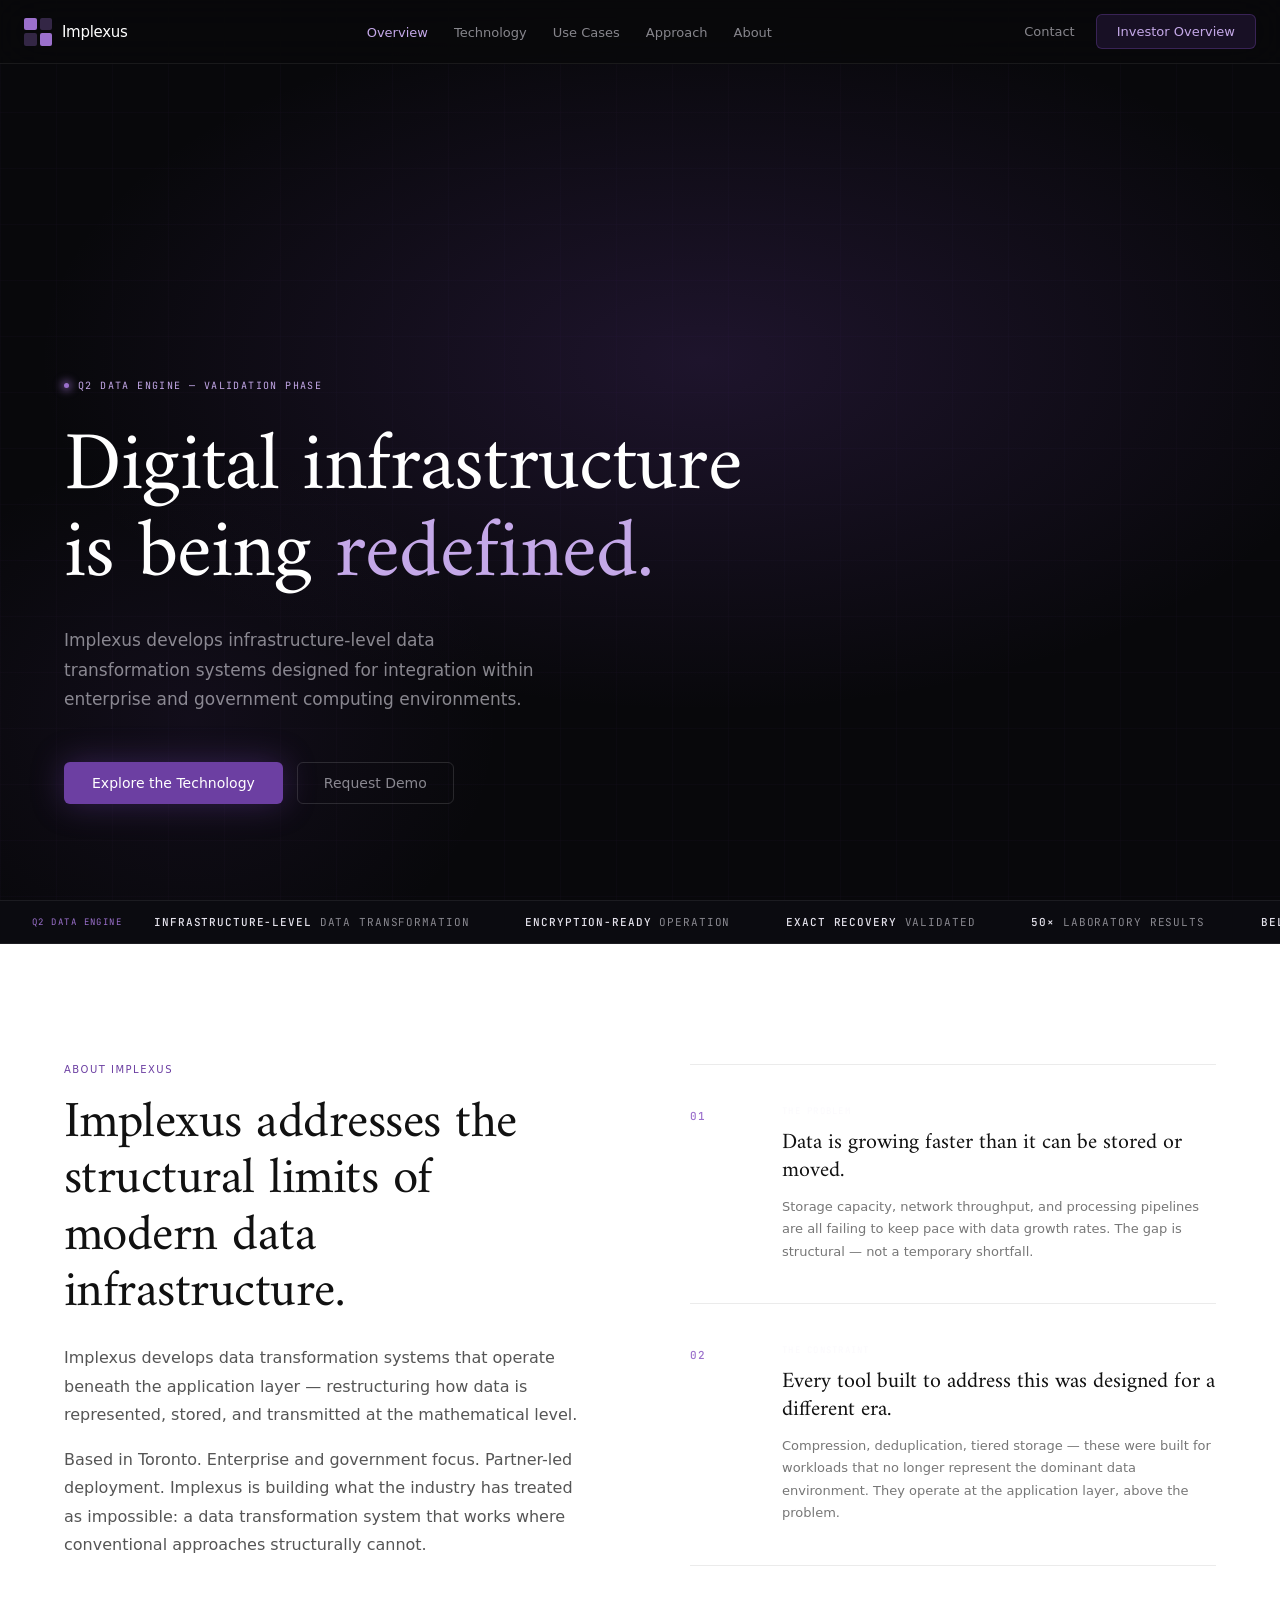
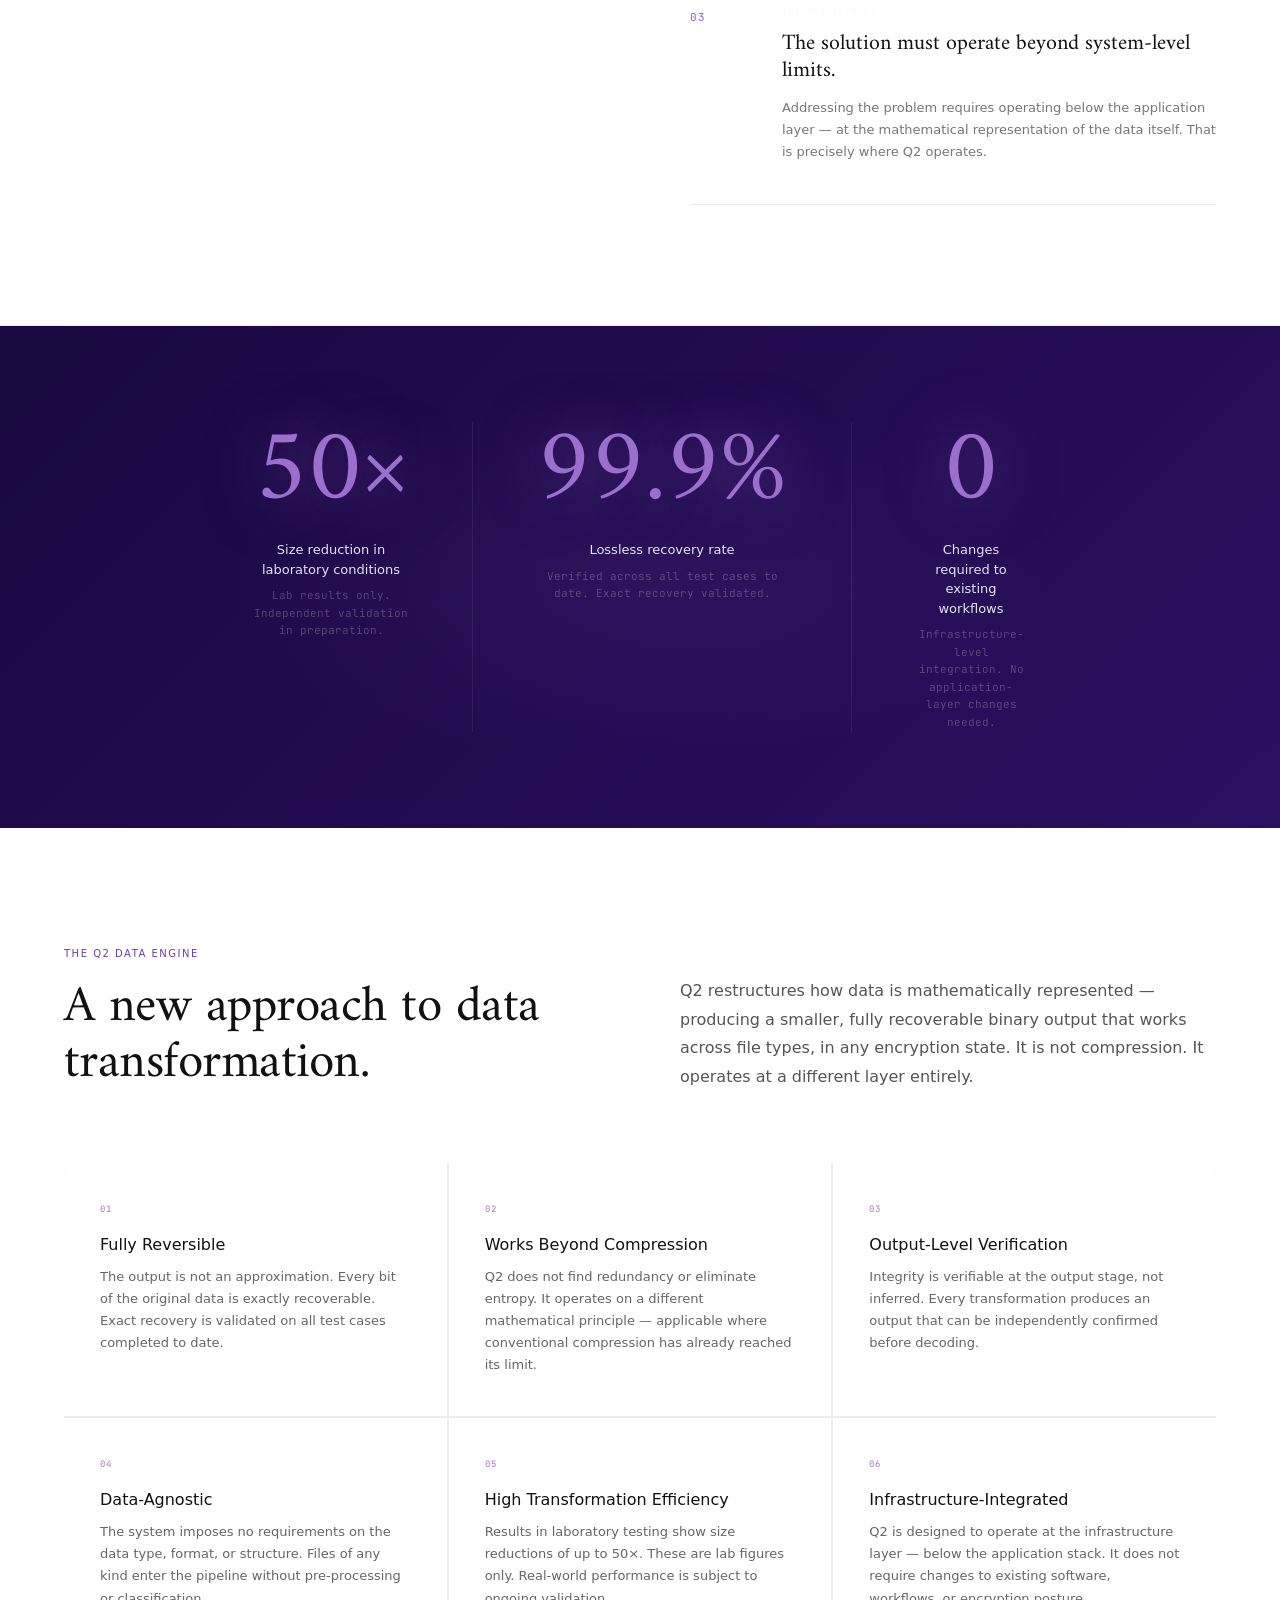
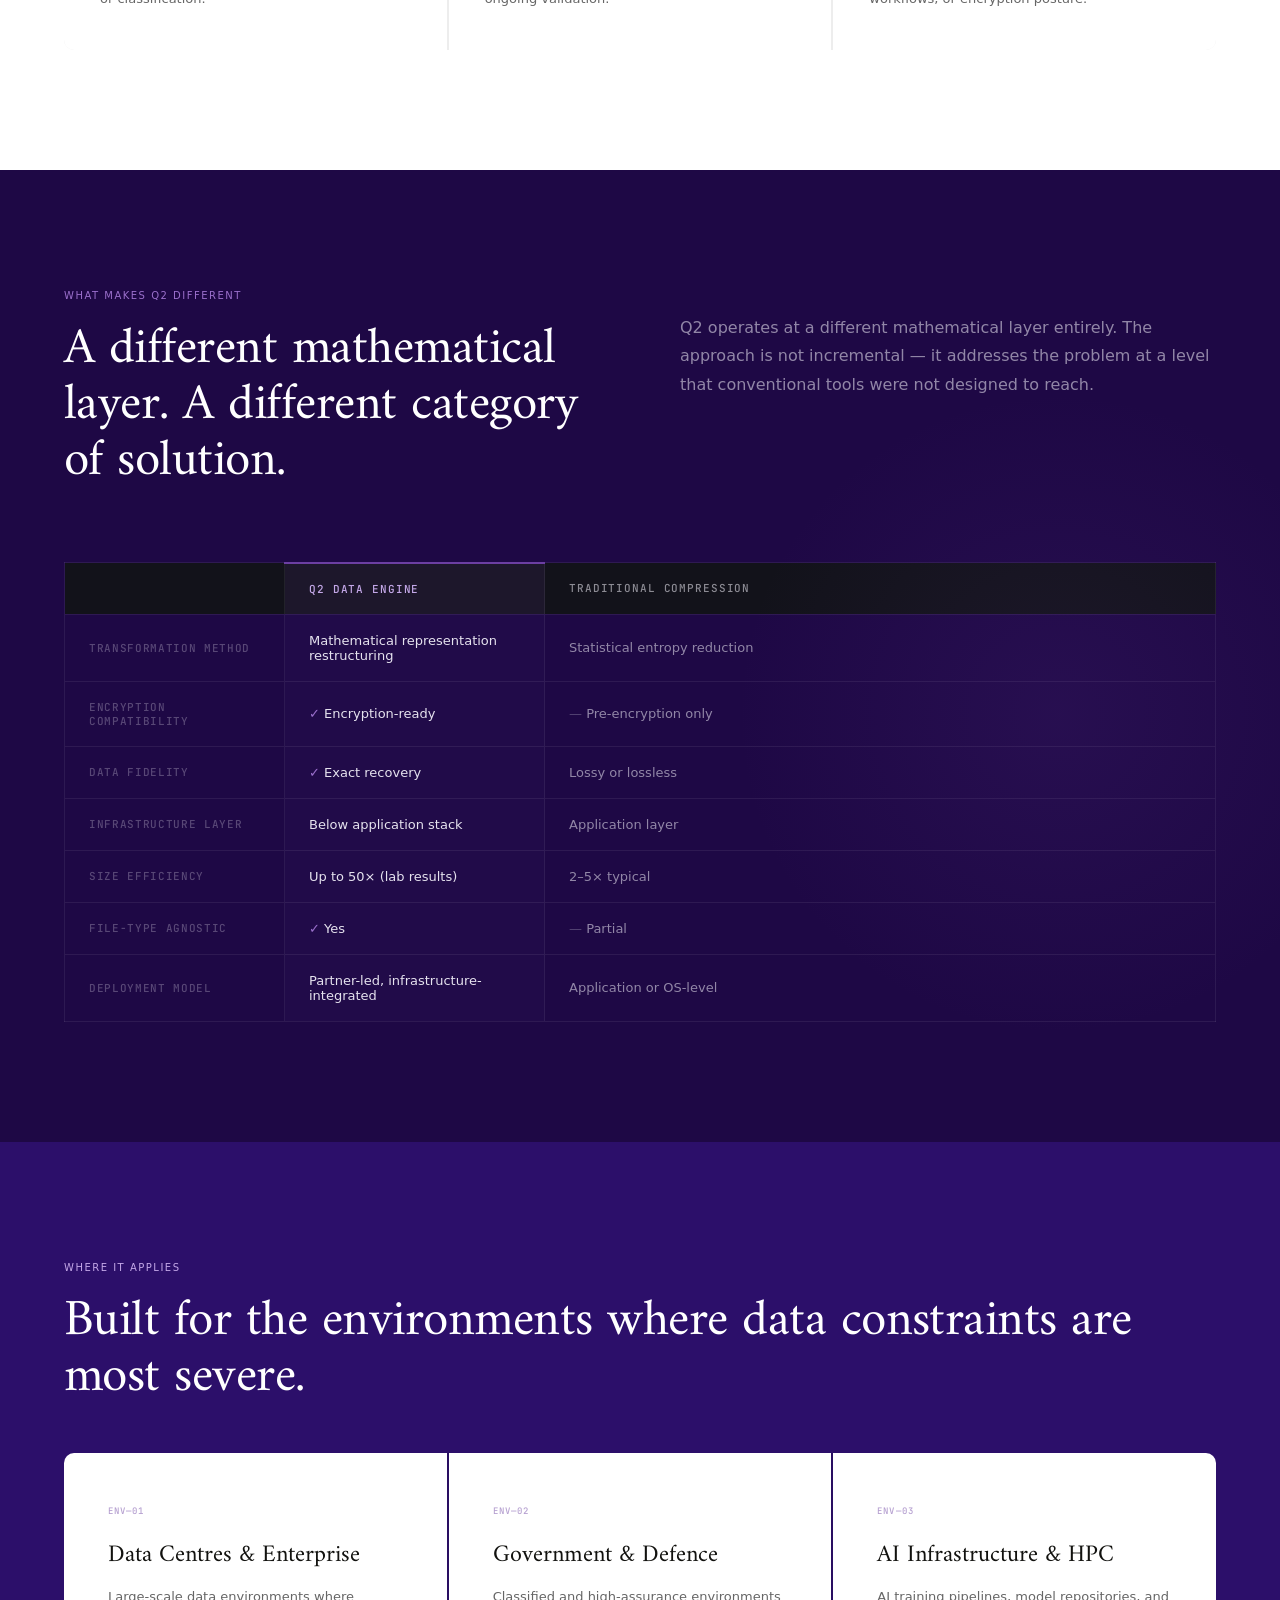
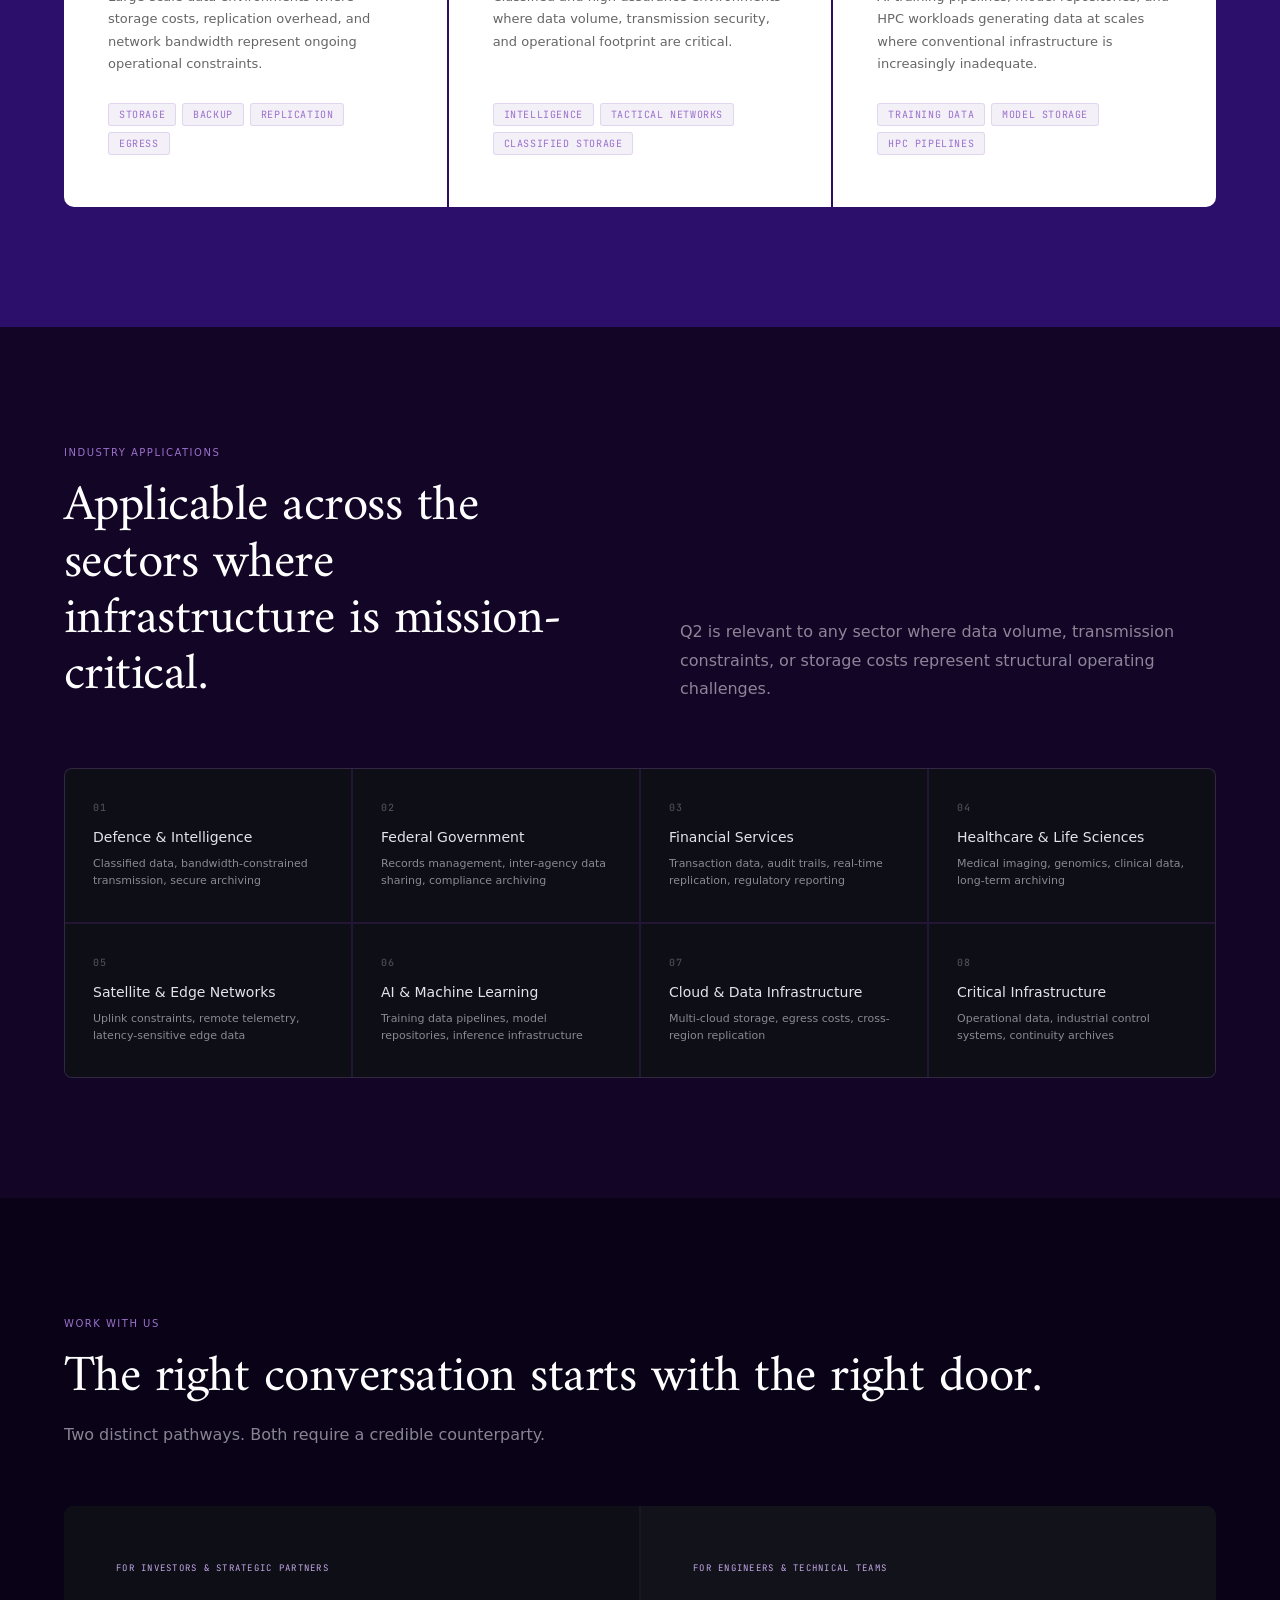
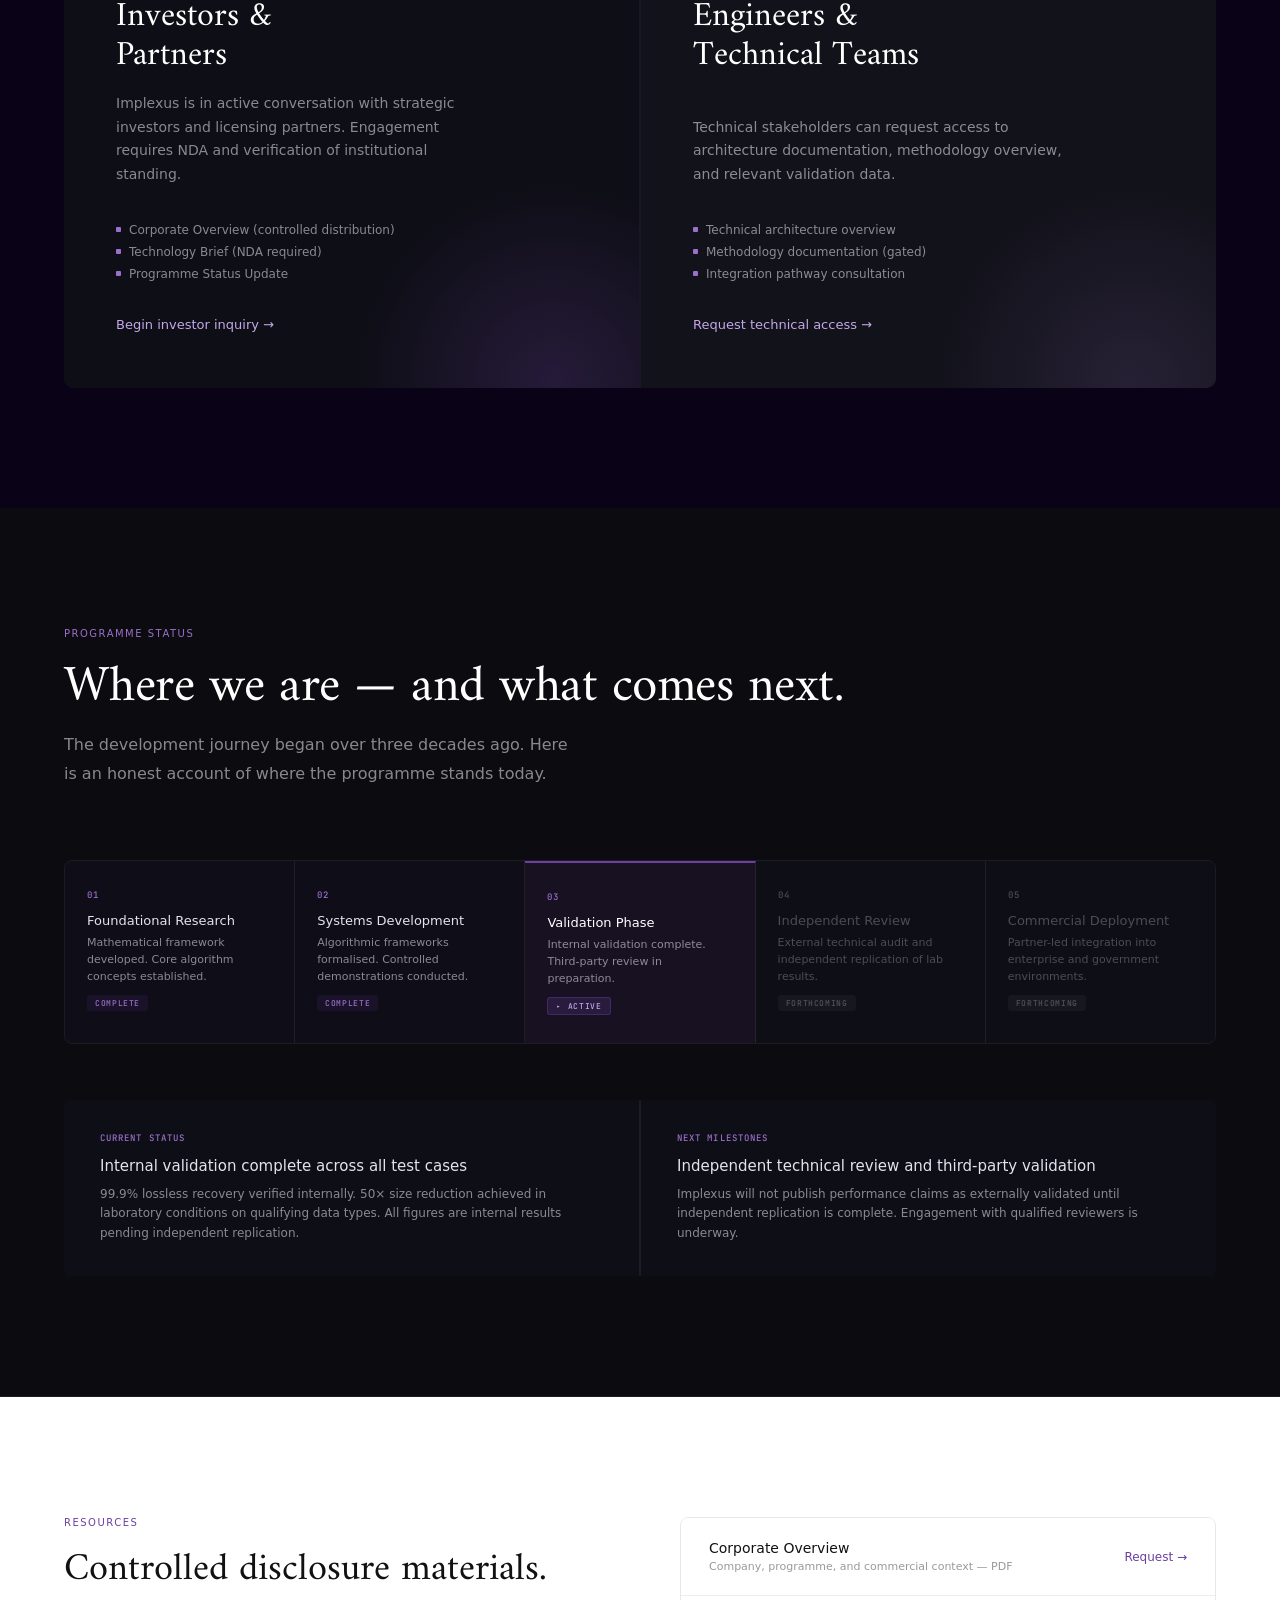
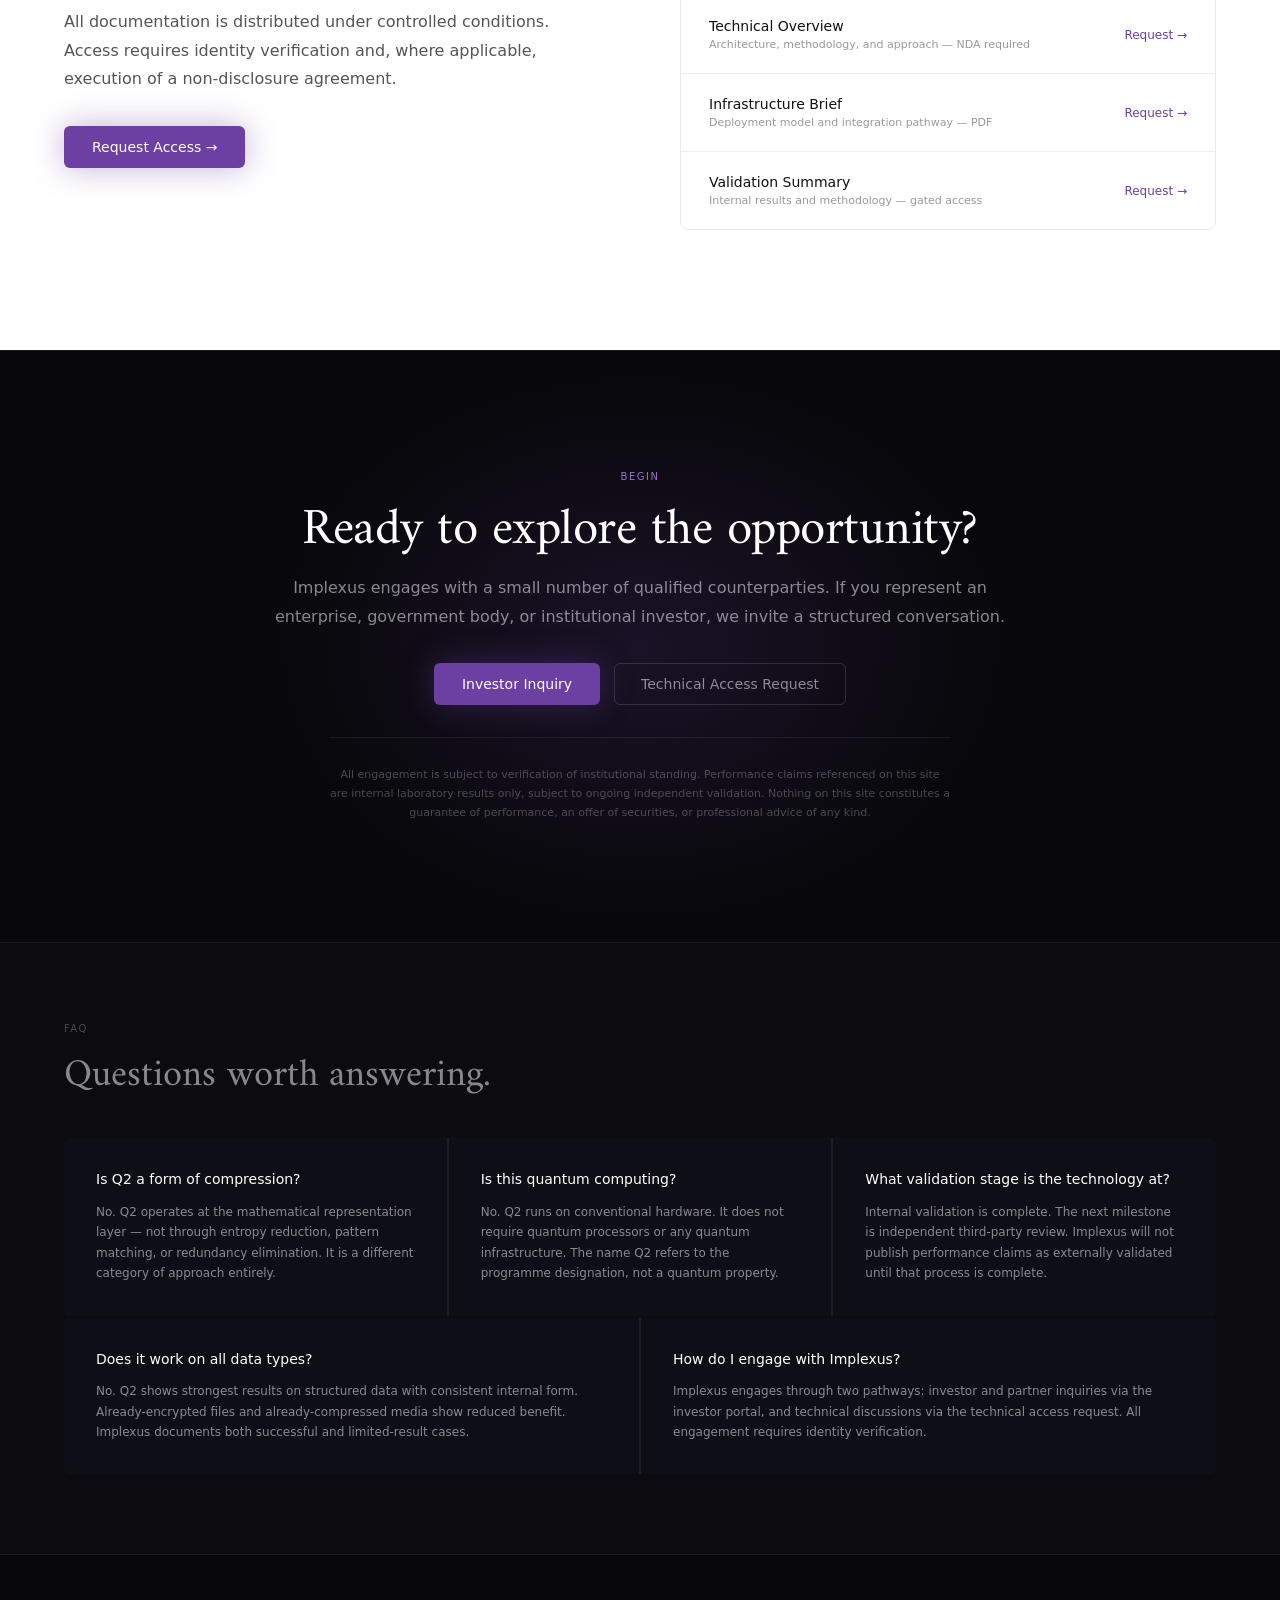
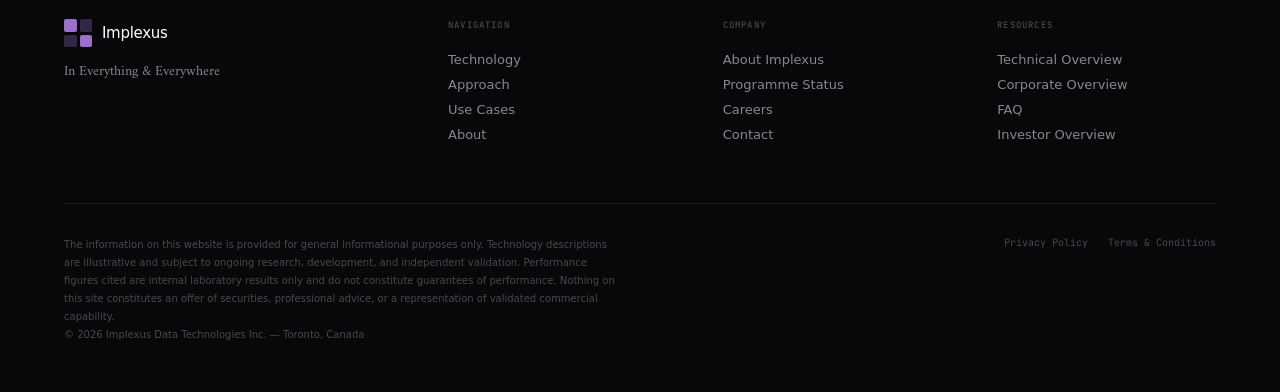
==== commit dfc3785a: "Update index.html" ====
--- a/index.html
+++ b/index.html
@@ -1,12 +1,12 @@
 <!DOCTYPE html>
 <html lang="en">
-<head><base href="https://admin-implexus.github.io/site-test/">
+<head>
 <meta charset="UTF-8">
 <meta name="viewport" content="width=device-width, initial-scale=1.0">
 <link rel="preconnect" href="https://fonts.googleapis.com">
 <link href="https://fonts.googleapis.com/css2?family=Amiri:ital,wght@0,400;0,700;1,400;1,700&family=Switzer:wght@300;400;500;600&family=JetBrains+Mono:wght@300;400;500&display=swap" rel="stylesheet">
 <link rel="stylesheet" href="_shared.css">
-<title>Implexus Data Technologies â Q2 Data Engine</title><style id="morphos-nav-patch">.nav-links { margin-left: auto !important; }</style></head>
+<title>Implexus Data Technologies — Q2 Data Engine</title></head>
 <body>
 <nav id="nav">
   <a class="nav-logo" href="index.html">
@@ -52,7 +52,7 @@
   <div style="position:absolute;inset:0;background-image:linear-gradient(rgba(108,63,162,0.03) 1px,transparent 1px),linear-gradient(90deg,rgba(108,63,162,0.03) 1px,transparent 1px);background-size:56px 56px;pointer-events:none"></div>
   <div class="hero-content-inline" style="position:relative;z-index:2;padding:0 64px 96px;max-width:1280px">
     <div style="display:inline-flex;align-items:center;gap:9px;font-family:var(--mono);font-size:10px;font-weight:400;letter-spacing:0.14em;text-transform:uppercase;color:var(--purple-xhi);margin-bottom:32px">
-      <span style="width:5px;height:5px;border-radius:50%;background:var(--purple-hi);box-shadow:0 0 8px 2px rgba(155,112,204,0.8);display:block"></span>Q2 Data Engine â Validation Phase
+      <span style="width:5px;height:5px;border-radius:50%;background:var(--purple-hi);box-shadow:0 0 8px 2px rgba(155,112,204,0.8);display:block"></span>Q2 Data Engine — Validation Phase
     </div>
     <h1 style="font-family:var(--serif);font-size:clamp(52px,6.5vw,96px);font-weight:400;line-height:1.05;letter-spacing:-0.01em;color:#fff;margin-bottom:28px;max-width:800px">Digital infrastructure<br>is being <span style="color:var(--purple-xhi)">redefined.</span></h1>
     <p style="font-size:17px;font-weight:300;color:var(--text-mid);line-height:1.72;max-width:480px;margin-bottom:48px">Implexus develops infrastructure-level data transformation systems designed for integration within enterprise and government computing environments.</p>
@@ -69,7 +69,7 @@
     <span style="font-family:var(--mono);font-size:11px;font-weight:400;letter-spacing:0.08em;text-transform:uppercase;color:var(--text-mid)"><strong style="color:var(--text);font-weight:500">Infrastructure-Level</strong> Data Transformation</span>
     <span style="font-family:var(--mono);font-size:11px;font-weight:400;letter-spacing:0.08em;text-transform:uppercase;color:var(--text-mid)"><strong style="color:var(--text);font-weight:500">Encryption-Ready</strong> Operation</span>
     <span style="font-family:var(--mono);font-size:11px;font-weight:400;letter-spacing:0.08em;text-transform:uppercase;color:var(--text-mid)"><strong style="color:var(--text);font-weight:500">Exact Recovery</strong> Validated</span>
-    <span style="font-family:var(--mono);font-size:11px;font-weight:400;letter-spacing:0.08em;text-transform:uppercase;color:var(--text-mid)"><strong style="color:var(--text);font-weight:500">50Ã</strong> Laboratory Results</span>
+    <span style="font-family:var(--mono);font-size:11px;font-weight:400;letter-spacing:0.08em;text-transform:uppercase;color:var(--text-mid)"><strong style="color:var(--text);font-weight:500">50×</strong> Laboratory Results</span>
     <span style="font-family:var(--mono);font-size:11px;font-weight:400;letter-spacing:0.08em;text-transform:uppercase;color:var(--text-mid)"><strong style="color:var(--text);font-weight:500">Below</strong> the Application Stack</span>
   </div>
 </div>
@@ -80,7 +80,7 @@
       <div>
         <div class="eyebrow eyebrow-light">About Implexus</div>
         <h2 class="heading-xl" style="color:#111;margin-bottom:24px;max-width:520px">Implexus addresses the structural limits of modern data infrastructure.</h2>
-        <p class="body-copy body-copy-light mt24">Implexus develops data transformation systems that operate beneath the application layer â restructuring how data is represented, stored, and transmitted at the mathematical level.</p>
+        <p class="body-copy body-copy-light mt24">Implexus develops data transformation systems that operate beneath the application layer — restructuring how data is represented, stored, and transmitted at the mathematical level.</p>
         <p class="body-copy body-copy-light mt16">Based in Toronto. Enterprise and government focus. Partner-led deployment. Implexus is building what the industry has treated as impossible: a data transformation system that works where conventional approaches structurally cannot.</p>
       </div>
       <div>
@@ -90,7 +90,7 @@
             <div>
               <div style="font-family:var(--mono);font-size:9px;font-weight:400;letter-spacing:0.14em;text-transform:uppercase;color:var(--text-dim);margin-bottom:12px">The problem</div>
               <div style="font-family:var(--serif);font-size:22px;font-weight:400;color:#111;line-height:1.25;margin-bottom:12px">Data is growing faster than it can be stored or moved.</div>
-              <div style="font-size:13px;font-weight:300;color:#777;line-height:1.72">Storage capacity, network throughput, and processing pipelines are all failing to keep pace with data growth rates. The gap is structural â not a temporary shortfall.</div>
+              <div style="font-size:13px;font-weight:300;color:#777;line-height:1.72">Storage capacity, network throughput, and processing pipelines are all failing to keep pace with data growth rates. The gap is structural — not a temporary shortfall.</div>
             </div>
           </div>
           <div style="padding:40px 0;border-top:1px solid rgba(0,0,0,0.08);display:grid;grid-template-columns:64px 1fr;gap:28px;align-items:start">
@@ -98,7 +98,7 @@
             <div>
               <div style="font-family:var(--mono);font-size:9px;font-weight:400;letter-spacing:0.14em;text-transform:uppercase;color:var(--text-dim);margin-bottom:12px">The constraint</div>
               <div style="font-family:var(--serif);font-size:22px;font-weight:400;color:#111;line-height:1.25;margin-bottom:12px">Every tool built to address this was designed for a different era.</div>
-              <div style="font-size:13px;font-weight:300;color:#777;line-height:1.72">Compression, deduplication, tiered storage â these were built for workloads that no longer represent the dominant data environment. They operate at the application layer, above the problem.</div>
+              <div style="font-size:13px;font-weight:300;color:#777;line-height:1.72">Compression, deduplication, tiered storage — these were built for workloads that no longer represent the dominant data environment. They operate at the application layer, above the problem.</div>
             </div>
           </div>
           <div style="padding:40px 0;border-top:1px solid rgba(0,0,0,0.08);border-bottom:1px solid rgba(0,0,0,0.08);display:grid;grid-template-columns:64px 1fr;gap:28px;align-items:start">
@@ -106,7 +106,7 @@
             <div>
               <div style="font-family:var(--mono);font-size:9px;font-weight:400;letter-spacing:0.14em;text-transform:uppercase;color:var(--text-dim);margin-bottom:12px">The requirement</div>
               <div style="font-family:var(--serif);font-size:22px;font-weight:400;color:#111;line-height:1.25;margin-bottom:12px">The solution must operate beyond system-level limits.</div>
-              <div style="font-size:13px;font-weight:300;color:#777;line-height:1.72">Addressing the problem requires operating below the application layer â at the mathematical representation of the data itself. That is precisely where Q2 operates.</div>
+              <div style="font-size:13px;font-weight:300;color:#777;line-height:1.72">Addressing the problem requires operating below the application layer — at the mathematical representation of the data itself. That is precisely where Q2 operates.</div>
             </div>
           </div>
         </div>
@@ -119,7 +119,7 @@
   <div style="position:absolute;top:50%;left:50%;transform:translate(-50%,-50%);width:900px;height:400px;background:radial-gradient(ellipse,rgba(108,63,162,0.14) 0%,transparent 65%);pointer-events:none"></div>
   <div class="stats-grid-inline" style="max-width:900px;margin:0 auto;display:grid;grid-template-columns:repeat(3,1fr);position:relative">
     <div class="stats-block-inline" style="padding:0 64px;border-right:1px solid var(--border);text-align:center">
-      <div style="font-family:var(--serif);font-size:clamp(72px,8vw,108px);font-weight:400;color:var(--purple-hi);line-height:1;text-shadow:0 0 60px rgba(155,112,204,0.5);margin-bottom:16px">50Ã</div>
+      <div style="font-family:var(--serif);font-size:clamp(72px,8vw,108px);font-weight:400;color:var(--purple-hi);line-height:1;text-shadow:0 0 60px rgba(155,112,204,0.5);margin-bottom:16px">50×</div>
       <div style="font-size:13px;font-weight:400;color:var(--text);line-height:1.5;margin-bottom:8px">Size reduction in laboratory conditions</div>
       <div style="font-family:var(--mono);font-size:11px;font-weight:300;color:var(--text-dim);line-height:1.6">Lab results only. Independent validation in preparation.</div>
     </div>
@@ -140,15 +140,15 @@
   <div class="section-inner">
     <div class="q2-header-inline" style="display:grid;grid-template-columns:1fr 1fr;gap:80px;align-items:end;margin-bottom:72px">
       <div><div class="eyebrow eyebrow-light">The Q2 Data Engine</div><h2 class="heading-xl" style="color:#111">A new approach to data transformation.</h2></div>
-      <div><p class="body-copy body-copy-light">Q2 restructures how data is mathematically represented â producing a smaller, fully recoverable binary output that works across file types, in any encryption state. It is not compression. It operates at a different layer entirely.</p></div>
+      <div><p class="body-copy body-copy-light">Q2 restructures how data is mathematically represented — producing a smaller, fully recoverable binary output that works across file types, in any encryption state. It is not compression. It operates at a different layer entirely.</p></div>
     </div>
     <div class="feature-grid-inline" style="display:grid;grid-template-columns:repeat(3,1fr);gap:2px;background:rgba(0,0,0,0.07);border-radius:10px;overflow:hidden">
       <div style="background:#fff;padding:40px 36px;position:relative"><div style="font-family:var(--mono);font-size:9px;font-weight:500;letter-spacing:0.12em;color:rgba(108,63,162,0.6);margin-bottom:20px">01</div><div style="font-size:16px;font-weight:500;color:#111;margin-bottom:10px;line-height:1.3">Fully Reversible</div><div style="font-size:13px;font-weight:300;color:#666;line-height:1.7">The output is not an approximation. Every bit of the original data is exactly recoverable. Exact recovery is validated on all test cases completed to date.</div></div>
-      <div style="background:#fff;padding:40px 36px;position:relative"><div style="font-family:var(--mono);font-size:9px;font-weight:500;letter-spacing:0.12em;color:rgba(108,63,162,0.6);margin-bottom:20px">02</div><div style="font-size:16px;font-weight:500;color:#111;margin-bottom:10px;line-height:1.3">Works Beyond Compression</div><div style="font-size:13px;font-weight:300;color:#666;line-height:1.7">Q2 does not find redundancy or eliminate entropy. It operates on a different mathematical principle â applicable where conventional compression has already reached its limit.</div></div>
+      <div style="background:#fff;padding:40px 36px;position:relative"><div style="font-family:var(--mono);font-size:9px;font-weight:500;letter-spacing:0.12em;color:rgba(108,63,162,0.6);margin-bottom:20px">02</div><div style="font-size:16px;font-weight:500;color:#111;margin-bottom:10px;line-height:1.3">Works Beyond Compression</div><div style="font-size:13px;font-weight:300;color:#666;line-height:1.7">Q2 does not find redundancy or eliminate entropy. It operates on a different mathematical principle — applicable where conventional compression has already reached its limit.</div></div>
       <div style="background:#fff;padding:40px 36px;position:relative"><div style="font-family:var(--mono);font-size:9px;font-weight:500;letter-spacing:0.12em;color:rgba(108,63,162,0.6);margin-bottom:20px">03</div><div style="font-size:16px;font-weight:500;color:#111;margin-bottom:10px;line-height:1.3">Output-Level Verification</div><div style="font-size:13px;font-weight:300;color:#666;line-height:1.7">Integrity is verifiable at the output stage, not inferred. Every transformation produces an output that can be independently confirmed before decoding.</div></div>
       <div style="background:#fff;padding:40px 36px;position:relative"><div style="font-family:var(--mono);font-size:9px;font-weight:500;letter-spacing:0.12em;color:rgba(108,63,162,0.6);margin-bottom:20px">04</div><div style="font-size:16px;font-weight:500;color:#111;margin-bottom:10px;line-height:1.3">Data-Agnostic</div><div style="font-size:13px;font-weight:300;color:#666;line-height:1.7">The system imposes no requirements on the data type, format, or structure. Files of any kind enter the pipeline without pre-processing or classification.</div></div>
-      <div style="background:#fff;padding:40px 36px;position:relative"><div style="font-family:var(--mono);font-size:9px;font-weight:500;letter-spacing:0.12em;color:rgba(108,63,162,0.6);margin-bottom:20px">05</div><div style="font-size:16px;font-weight:500;color:#111;margin-bottom:10px;line-height:1.3">High Transformation Efficiency</div><div style="font-size:13px;font-weight:300;color:#666;line-height:1.7">Results in laboratory testing show size reductions of up to 50Ã. These are lab figures only. Real-world performance is subject to ongoing validation.</div></div>
-      <div style="background:#fff;padding:40px 36px;position:relative"><div style="font-family:var(--mono);font-size:9px;font-weight:500;letter-spacing:0.12em;color:rgba(108,63,162,0.6);margin-bottom:20px">06</div><div style="font-size:16px;font-weight:500;color:#111;margin-bottom:10px;line-height:1.3">Infrastructure-Integrated</div><div style="font-size:13px;font-weight:300;color:#666;line-height:1.7">Q2 is designed to operate at the infrastructure layer â below the application stack. It does not require changes to existing software, workflows, or encryption posture.</div></div>
+      <div style="background:#fff;padding:40px 36px;position:relative"><div style="font-family:var(--mono);font-size:9px;font-weight:500;letter-spacing:0.12em;color:rgba(108,63,162,0.6);margin-bottom:20px">05</div><div style="font-size:16px;font-weight:500;color:#111;margin-bottom:10px;line-height:1.3">High Transformation Efficiency</div><div style="font-size:13px;font-weight:300;color:#666;line-height:1.7">Results in laboratory testing show size reductions of up to 50×. These are lab figures only. Real-world performance is subject to ongoing validation.</div></div>
+      <div style="background:#fff;padding:40px 36px;position:relative"><div style="font-family:var(--mono);font-size:9px;font-weight:500;letter-spacing:0.12em;color:rgba(108,63,162,0.6);margin-bottom:20px">06</div><div style="font-size:16px;font-weight:500;color:#111;margin-bottom:10px;line-height:1.3">Infrastructure-Integrated</div><div style="font-size:13px;font-weight:300;color:#666;line-height:1.7">Q2 is designed to operate at the infrastructure layer — below the application stack. It does not require changes to existing software, workflows, or encryption posture.</div></div>
     </div>
   </div>
 </section>
@@ -158,7 +158,7 @@
   <div class="section-inner">
     <div class="distinction-header" style="margin-bottom:72px">
       <div><div class="eyebrow">What Makes Q2 Different</div><h2 class="heading-xl" style="color:#fff">A different mathematical layer. A different category of solution.</h2></div>
-      <div><p class="body-copy mt24">Q2 operates at a different mathematical layer entirely. The approach is not incremental â it addresses the problem at a level that conventional tools were not designed to reach.</p></div>
+      <div><p class="body-copy mt24">Q2 operates at a different mathematical layer entirely. The approach is not incremental — it addresses the problem at a level that conventional tools were not designed to reach.</p></div>
     </div>
     <!-- Desktop table -->
     <div class="comp-desktop-table" style="overflow-x:auto">
@@ -172,11 +172,11 @@
         </thead>
         <tbody>
           <tr style="border-top:1px solid rgba(255,255,255,0.07)"><td style="padding:18px 24px;font-family:'JetBrains Mono',monospace;font-size:11px;font-weight:500;letter-spacing:0.06em;text-transform:uppercase;color:rgba(240,238,248,0.28);border-right:1px solid rgba(255,255,255,0.07);vertical-align:middle">Transformation method</td><td style="padding:18px 24px;font-size:13px;font-weight:300;color:rgba(240,238,248,0.95);background:rgba(108,63,162,0.05);border-right:1px solid rgba(255,255,255,0.07);vertical-align:middle">Mathematical representation restructuring</td><td style="padding:18px 24px;font-size:13px;font-weight:300;color:rgba(240,238,248,0.55);vertical-align:middle">Statistical entropy reduction</td></tr>
-          <tr style="border-top:1px solid rgba(255,255,255,0.07)"><td style="padding:18px 24px;font-family:'JetBrains Mono',monospace;font-size:11px;font-weight:500;letter-spacing:0.06em;text-transform:uppercase;color:rgba(240,238,248,0.28);border-right:1px solid rgba(255,255,255,0.07);vertical-align:middle">Encryption compatibility</td><td style="padding:18px 24px;font-size:13px;font-weight:300;color:rgba(240,238,248,0.95);background:rgba(108,63,162,0.05);border-right:1px solid rgba(255,255,255,0.07);vertical-align:middle"><span style="color:#9B70CC">â</span> Encryption-ready</td><td style="padding:18px 24px;font-size:13px;font-weight:300;color:rgba(240,238,248,0.55);vertical-align:middle"><span style="color:rgba(240,238,248,0.28)">â</span> Pre-encryption only</td></tr>
-          <tr style="border-top:1px solid rgba(255,255,255,0.07)"><td style="padding:18px 24px;font-family:'JetBrains Mono',monospace;font-size:11px;font-weight:500;letter-spacing:0.06em;text-transform:uppercase;color:rgba(240,238,248,0.28);border-right:1px solid rgba(255,255,255,0.07);vertical-align:middle">Data fidelity</td><td style="padding:18px 24px;font-size:13px;font-weight:300;color:rgba(240,238,248,0.95);background:rgba(108,63,162,0.05);border-right:1px solid rgba(255,255,255,0.07);vertical-align:middle"><span style="color:#9B70CC">â</span> Exact recovery</td><td style="padding:18px 24px;font-size:13px;font-weight:300;color:rgba(240,238,248,0.55);vertical-align:middle">Lossy or lossless</td></tr>
+          <tr style="border-top:1px solid rgba(255,255,255,0.07)"><td style="padding:18px 24px;font-family:'JetBrains Mono',monospace;font-size:11px;font-weight:500;letter-spacing:0.06em;text-transform:uppercase;color:rgba(240,238,248,0.28);border-right:1px solid rgba(255,255,255,0.07);vertical-align:middle">Encryption compatibility</td><td style="padding:18px 24px;font-size:13px;font-weight:300;color:rgba(240,238,248,0.95);background:rgba(108,63,162,0.05);border-right:1px solid rgba(255,255,255,0.07);vertical-align:middle"><span style="color:#9B70CC">✓</span> Encryption-ready</td><td style="padding:18px 24px;font-size:13px;font-weight:300;color:rgba(240,238,248,0.55);vertical-align:middle"><span style="color:rgba(240,238,248,0.28)">—</span> Pre-encryption only</td></tr>
+          <tr style="border-top:1px solid rgba(255,255,255,0.07)"><td style="padding:18px 24px;font-family:'JetBrains Mono',monospace;font-size:11px;font-weight:500;letter-spacing:0.06em;text-transform:uppercase;color:rgba(240,238,248,0.28);border-right:1px solid rgba(255,255,255,0.07);vertical-align:middle">Data fidelity</td><td style="padding:18px 24px;font-size:13px;font-weight:300;color:rgba(240,238,248,0.95);background:rgba(108,63,162,0.05);border-right:1px solid rgba(255,255,255,0.07);vertical-align:middle"><span style="color:#9B70CC">✓</span> Exact recovery</td><td style="padding:18px 24px;font-size:13px;font-weight:300;color:rgba(240,238,248,0.55);vertical-align:middle">Lossy or lossless</td></tr>
           <tr style="border-top:1px solid rgba(255,255,255,0.07)"><td style="padding:18px 24px;font-family:'JetBrains Mono',monospace;font-size:11px;font-weight:500;letter-spacing:0.06em;text-transform:uppercase;color:rgba(240,238,248,0.28);border-right:1px solid rgba(255,255,255,0.07);vertical-align:middle">Infrastructure layer</td><td style="padding:18px 24px;font-size:13px;font-weight:300;color:rgba(240,238,248,0.95);background:rgba(108,63,162,0.05);border-right:1px solid rgba(255,255,255,0.07);vertical-align:middle">Below application stack</td><td style="padding:18px 24px;font-size:13px;font-weight:300;color:rgba(240,238,248,0.55);vertical-align:middle">Application layer</td></tr>
-          <tr style="border-top:1px solid rgba(255,255,255,0.07)"><td style="padding:18px 24px;font-family:'JetBrains Mono',monospace;font-size:11px;font-weight:500;letter-spacing:0.06em;text-transform:uppercase;color:rgba(240,238,248,0.28);border-right:1px solid rgba(255,255,255,0.07);vertical-align:middle">Size efficiency</td><td style="padding:18px 24px;font-size:13px;font-weight:300;color:rgba(240,238,248,0.95);background:rgba(108,63,162,0.05);border-right:1px solid rgba(255,255,255,0.07);vertical-align:middle">Up to 50Ã (lab results)</td><td style="padding:18px 24px;font-size:13px;font-weight:300;color:rgba(240,238,248,0.55);vertical-align:middle">2â5Ã typical</td></tr>
-          <tr style="border-top:1px solid rgba(255,255,255,0.07)"><td style="padding:18px 24px;font-family:'JetBrains Mono',monospace;font-size:11px;font-weight:500;letter-spacing:0.06em;text-transform:uppercase;color:rgba(240,238,248,0.28);border-right:1px solid rgba(255,255,255,0.07);vertical-align:middle">File-type agnostic</td><td style="padding:18px 24px;font-size:13px;font-weight:300;color:rgba(240,238,248,0.95);background:rgba(108,63,162,0.05);border-right:1px solid rgba(255,255,255,0.07);vertical-align:middle"><span style="color:#9B70CC">â</span> Yes</td><td style="padding:18px 24px;font-size:13px;font-weight:300;color:rgba(240,238,248,0.55);vertical-align:middle"><span style="color:rgba(240,238,248,0.28)">â</span> Partial</td></tr>
+          <tr style="border-top:1px solid rgba(255,255,255,0.07)"><td style="padding:18px 24px;font-family:'JetBrains Mono',monospace;font-size:11px;font-weight:500;letter-spacing:0.06em;text-transform:uppercase;color:rgba(240,238,248,0.28);border-right:1px solid rgba(255,255,255,0.07);vertical-align:middle">Size efficiency</td><td style="padding:18px 24px;font-size:13px;font-weight:300;color:rgba(240,238,248,0.95);background:rgba(108,63,162,0.05);border-right:1px solid rgba(255,255,255,0.07);vertical-align:middle">Up to 50× (lab results)</td><td style="padding:18px 24px;font-size:13px;font-weight:300;color:rgba(240,238,248,0.55);vertical-align:middle">2–5× typical</td></tr>
+          <tr style="border-top:1px solid rgba(255,255,255,0.07)"><td style="padding:18px 24px;font-family:'JetBrains Mono',monospace;font-size:11px;font-weight:500;letter-spacing:0.06em;text-transform:uppercase;color:rgba(240,238,248,0.28);border-right:1px solid rgba(255,255,255,0.07);vertical-align:middle">File-type agnostic</td><td style="padding:18px 24px;font-size:13px;font-weight:300;color:rgba(240,238,248,0.95);background:rgba(108,63,162,0.05);border-right:1px solid rgba(255,255,255,0.07);vertical-align:middle"><span style="color:#9B70CC">✓</span> Yes</td><td style="padding:18px 24px;font-size:13px;font-weight:300;color:rgba(240,238,248,0.55);vertical-align:middle"><span style="color:rgba(240,238,248,0.28)">—</span> Partial</td></tr>
           <tr style="border-top:1px solid rgba(255,255,255,0.07)"><td style="padding:18px 24px;font-family:'JetBrains Mono',monospace;font-size:11px;font-weight:500;letter-spacing:0.06em;text-transform:uppercase;color:rgba(240,238,248,0.28);border-right:1px solid rgba(255,255,255,0.07);vertical-align:middle">Deployment model</td><td style="padding:18px 24px;font-size:13px;font-weight:300;color:rgba(240,238,248,0.95);background:rgba(108,63,162,0.05);border-right:1px solid rgba(255,255,255,0.07);vertical-align:middle">Partner-led, infrastructure-integrated</td><td style="padding:18px 24px;font-size:13px;font-weight:300;color:rgba(240,238,248,0.55);vertical-align:middle">Application or OS-level</td></tr>
         </tbody>
       </table>
@@ -185,11 +185,11 @@
     <div class="comp-mobile-cards">
       <div class="comp-mobile-header"><span class="comp-mobile-col-q2">Q2 Data Engine</span><span class="comp-mobile-col-trad">Traditional Compression</span></div>
       <div class="comp-mobile-row"><div class="comp-mobile-label">Transformation method</div><div class="comp-mobile-cols"><div class="comp-mobile-q2">Mathematical representation restructuring</div><div class="comp-mobile-trad">Statistical entropy reduction</div></div></div>
-      <div class="comp-mobile-row"><div class="comp-mobile-label">Encryption compatibility</div><div class="comp-mobile-cols"><div class="comp-mobile-q2"><span style="color:#9B70CC">â</span> Encryption-ready</div><div class="comp-mobile-trad"><span style="color:rgba(240,238,248,0.28)">â</span> Pre-encryption only</div></div></div>
-      <div class="comp-mobile-row"><div class="comp-mobile-label">Data fidelity</div><div class="comp-mobile-cols"><div class="comp-mobile-q2"><span style="color:#9B70CC">â</span> Exact recovery</div><div class="comp-mobile-trad">Lossy or lossless</div></div></div>
+      <div class="comp-mobile-row"><div class="comp-mobile-label">Encryption compatibility</div><div class="comp-mobile-cols"><div class="comp-mobile-q2"><span style="color:#9B70CC">✓</span> Encryption-ready</div><div class="comp-mobile-trad"><span style="color:rgba(240,238,248,0.28)">—</span> Pre-encryption only</div></div></div>
+      <div class="comp-mobile-row"><div class="comp-mobile-label">Data fidelity</div><div class="comp-mobile-cols"><div class="comp-mobile-q2"><span style="color:#9B70CC">✓</span> Exact recovery</div><div class="comp-mobile-trad">Lossy or lossless</div></div></div>
       <div class="comp-mobile-row"><div class="comp-mobile-label">Infrastructure layer</div><div class="comp-mobile-cols"><div class="comp-mobile-q2">Below application stack</div><div class="comp-mobile-trad">Application layer</div></div></div>
-      <div class="comp-mobile-row"><div class="comp-mobile-label">Size efficiency</div><div class="comp-mobile-cols"><div class="comp-mobile-q2">Up to 50Ã (lab results)</div><div class="comp-mobile-trad">2â5Ã typical</div></div></div>
-      <div class="comp-mobile-row"><div class="comp-mobile-label">File-type agnostic</div><div class="comp-mobile-cols"><div class="comp-mobile-q2"><span style="color:#9B70CC">â</span> Yes</div><div class="comp-mobile-trad"><span style="color:rgba(240,238,248,0.28)">â</span> Partial</div></div></div>
+      <div class="comp-mobile-row"><div class="comp-mobile-label">Size efficiency</div><div class="comp-mobile-cols"><div class="comp-mobile-q2">Up to 50× (lab results)</div><div class="comp-mobile-trad">2–5× typical</div></div></div>
+      <div class="comp-mobile-row"><div class="comp-mobile-label">File-type agnostic</div><div class="comp-mobile-cols"><div class="comp-mobile-q2"><span style="color:#9B70CC">✓</span> Yes</div><div class="comp-mobile-trad"><span style="color:rgba(240,238,248,0.28)">—</span> Partial</div></div></div>
       <div class="comp-mobile-row"><div class="comp-mobile-label">Deployment model</div><div class="comp-mobile-cols"><div class="comp-mobile-q2">Partner-led, infrastructure-integrated</div><div class="comp-mobile-trad">Application or OS-level</div></div></div>
     </div>
   </div>
@@ -263,9 +263,9 @@
   <div class="section-inner">
     <div><div class="eyebrow" style="color:var(--purple-xhi)">Where It Applies</div><h2 class="heading-xl" style="color:#fff">Built for the environments where data constraints are most severe.</h2></div>
     <div class="env-grid-inline" style="display:grid;grid-template-columns:repeat(3,1fr);gap:2px;background:rgba(0,0,0,0.08);border-radius:10px;overflow:hidden;margin-top:48px">
-      <div style="background:#fff;padding:52px 44px;display:flex;flex-direction:column"><div style="font-family:var(--mono);font-size:9px;font-weight:500;letter-spacing:0.12em;color:rgba(108,63,162,0.5);margin-bottom:24px">ENVâ01</div><div style="font-family:var(--serif);font-size:24px;color:var(--ink);margin-bottom:16px;line-height:1.2">Data Centres &amp; Enterprise</div><div style="font-size:13px;font-weight:300;color:#666;line-height:1.72;flex:1">Large-scale data environments where storage costs, replication overhead, and network bandwidth represent ongoing operational constraints.</div><div style="margin-top:28px;display:flex;flex-wrap:wrap;gap:6px"><span class="tag">Storage</span><span class="tag">Backup</span><span class="tag">Replication</span><span class="tag">Egress</span></div></div>
-      <div style="background:#fff;padding:52px 44px;display:flex;flex-direction:column"><div style="font-family:var(--mono);font-size:9px;font-weight:500;letter-spacing:0.12em;color:rgba(108,63,162,0.5);margin-bottom:24px">ENVâ02</div><div style="font-family:var(--serif);font-size:24px;color:var(--ink);margin-bottom:16px;line-height:1.2">Government &amp; Defence</div><div style="font-size:13px;font-weight:300;color:#666;line-height:1.72;flex:1">Classified and high-assurance environments where data volume, transmission security, and operational footprint are critical.</div><div style="margin-top:28px;display:flex;flex-wrap:wrap;gap:6px"><span class="tag">Intelligence</span><span class="tag">Tactical networks</span><span class="tag">Classified storage</span></div></div>
-      <div style="background:#fff;padding:52px 44px;display:flex;flex-direction:column"><div style="font-family:var(--mono);font-size:9px;font-weight:500;letter-spacing:0.12em;color:rgba(108,63,162,0.5);margin-bottom:24px">ENVâ03</div><div style="font-family:var(--serif);font-size:24px;color:var(--ink);margin-bottom:16px;line-height:1.2">AI Infrastructure &amp; HPC</div><div style="font-size:13px;font-weight:300;color:#666;line-height:1.72;flex:1">AI training pipelines, model repositories, and HPC workloads generating data at scales where conventional infrastructure is increasingly inadequate.</div><div style="margin-top:28px;display:flex;flex-wrap:wrap;gap:6px"><span class="tag">Training data</span><span class="tag">Model storage</span><span class="tag">HPC pipelines</span></div></div>
+      <div style="background:#fff;padding:52px 44px;display:flex;flex-direction:column"><div style="font-family:var(--mono);font-size:9px;font-weight:500;letter-spacing:0.12em;color:rgba(108,63,162,0.5);margin-bottom:24px">ENV—01</div><div style="font-family:var(--serif);font-size:24px;color:var(--ink);margin-bottom:16px;line-height:1.2">Data Centres &amp; Enterprise</div><div style="font-size:13px;font-weight:300;color:#666;line-height:1.72;flex:1">Large-scale data environments where storage costs, replication overhead, and network bandwidth represent ongoing operational constraints.</div><div style="margin-top:28px;display:flex;flex-wrap:wrap;gap:6px"><span class="tag">Storage</span><span class="tag">Backup</span><span class="tag">Replication</span><span class="tag">Egress</span></div></div>
+      <div style="background:#fff;padding:52px 44px;display:flex;flex-direction:column"><div style="font-family:var(--mono);font-size:9px;font-weight:500;letter-spacing:0.12em;color:rgba(108,63,162,0.5);margin-bottom:24px">ENV—02</div><div style="font-family:var(--serif);font-size:24px;color:var(--ink);margin-bottom:16px;line-height:1.2">Government &amp; Defence</div><div style="font-size:13px;font-weight:300;color:#666;line-height:1.72;flex:1">Classified and high-assurance environments where data volume, transmission security, and operational footprint are critical.</div><div style="margin-top:28px;display:flex;flex-wrap:wrap;gap:6px"><span class="tag">Intelligence</span><span class="tag">Tactical networks</span><span class="tag">Classified storage</span></div></div>
+      <div style="background:#fff;padding:52px 44px;display:flex;flex-direction:column"><div style="font-family:var(--mono);font-size:9px;font-weight:500;letter-spacing:0.12em;color:rgba(108,63,162,0.5);margin-bottom:24px">ENV—03</div><div style="font-family:var(--serif);font-size:24px;color:var(--ink);margin-bottom:16px;line-height:1.2">AI Infrastructure &amp; HPC</div><div style="font-size:13px;font-weight:300;color:#666;line-height:1.72;flex:1">AI training pipelines, model repositories, and HPC workloads generating data at scales where conventional infrastructure is increasingly inadequate.</div><div style="margin-top:28px;display:flex;flex-wrap:wrap;gap:6px"><span class="tag">Training data</span><span class="tag">Model storage</span><span class="tag">HPC pipelines</span></div></div>
     </div>
   </div>
 </section>
@@ -303,7 +303,7 @@
           <li style="font-size:12px;font-weight:400;color:var(--text-mid);display:flex;align-items:center;gap:8px"><span style="width:5px;height:5px;border-radius:1px;background:var(--purple-hi);flex-shrink:0;display:block"></span>Technology Brief (NDA required)</li>
           <li style="font-size:12px;font-weight:400;color:var(--text-mid);display:flex;align-items:center;gap:8px"><span style="width:5px;height:5px;border-radius:1px;background:var(--purple-hi);flex-shrink:0;display:block"></span>Programme Status Update</li>
         </ul>
-        <a href="investor.html" style="display:inline-flex;align-items:center;gap:8px;font-size:13px;font-weight:500;color:var(--purple-xhi);position:relative">Begin investor inquiry â</a>
+        <a href="investor.html" style="display:inline-flex;align-items:center;gap:8px;font-size:13px;font-weight:500;color:var(--purple-xhi);position:relative">Begin investor inquiry →</a>
       </div>
       <div style="padding:56px 52px;display:flex;flex-direction:column;min-height:400px;position:relative;overflow:hidden;background:var(--bg-3)">
         <div style="position:absolute;bottom:-40%;right:-20%;width:400px;height:400px;border-radius:50%;background:radial-gradient(circle,rgba(155,112,204,0.15) 0%,transparent 70%);pointer-events:none"></div>
@@ -315,7 +315,7 @@
           <li style="font-size:12px;font-weight:400;color:var(--text-mid);display:flex;align-items:center;gap:8px"><span style="width:5px;height:5px;border-radius:1px;background:var(--purple-hi);flex-shrink:0;display:block"></span>Methodology documentation (gated)</li>
           <li style="font-size:12px;font-weight:400;color:var(--text-mid);display:flex;align-items:center;gap:8px"><span style="width:5px;height:5px;border-radius:1px;background:var(--purple-hi);flex-shrink:0;display:block"></span>Integration pathway consultation</li>
         </ul>
-        <a href="contact.html" style="display:inline-flex;align-items:center;gap:8px;font-size:13px;font-weight:500;color:var(--purple-xhi);position:relative">Request technical access â</a>
+        <a href="contact.html" style="display:inline-flex;align-items:center;gap:8px;font-size:13px;font-weight:500;color:var(--purple-xhi);position:relative">Request technical access →</a>
       </div>
     </div>
   </div>
@@ -323,16 +323,16 @@
 
 <section class="section" style="background:var(--bg-1);border-bottom:1px solid var(--border)">
   <div class="section-inner">
-    <div><div class="eyebrow">Programme Status</div><h2 class="heading-xl" style="color:#fff">Where we are â and what comes next.</h2><p class="body-copy mt16" style="max-width:520px;margin-bottom:72px">The development journey began over three decades ago. Here is an honest account of where the programme stands today.</p></div>
+    <div><div class="eyebrow">Programme Status</div><h2 class="heading-xl" style="color:#fff">Where we are — and what comes next.</h2><p class="body-copy mt16" style="max-width:520px;margin-bottom:72px">The development journey began over three decades ago. Here is an honest account of where the programme stands today.</p></div>
     <div class="prog-track-inline" style="display:flex;border:1px solid var(--border);border-radius:8px;overflow:hidden;margin-bottom:56px">
       <div style="flex:1;padding:28px 22px;background:rgba(108,63,162,0.05);border-right:1px solid var(--border)"><div style="font-family:var(--mono);font-size:9px;font-weight:500;letter-spacing:0.1em;color:var(--purple-hi);margin-bottom:12px">01</div><div style="font-size:13px;font-weight:500;color:var(--text);margin-bottom:6px">Foundational Research</div><div style="font-size:11px;font-weight:300;color:var(--text-mid);line-height:1.55">Mathematical framework developed. Core algorithm concepts established.</div><div class="badge-done">Complete</div></div>
       <div style="flex:1;padding:28px 22px;background:rgba(108,63,162,0.05);border-right:1px solid var(--border)"><div style="font-family:var(--mono);font-size:9px;font-weight:500;letter-spacing:0.1em;color:var(--purple-hi);margin-bottom:12px">02</div><div style="font-size:13px;font-weight:500;color:var(--text);margin-bottom:6px">Systems Development</div><div style="font-size:11px;font-weight:300;color:var(--text-mid);line-height:1.55">Algorithmic frameworks formalised. Controlled demonstrations conducted.</div><div class="badge-done">Complete</div></div>
-      <div style="flex:1;padding:28px 22px;background:rgba(108,63,162,0.12);border-right:1px solid var(--border);border-top:2px solid var(--purple)"><div style="font-family:var(--mono);font-size:9px;font-weight:500;letter-spacing:0.1em;color:var(--purple-hi);margin-bottom:12px">03</div><div style="font-size:13px;font-weight:500;color:#fff;margin-bottom:6px">Validation Phase</div><div style="font-size:11px;font-weight:300;color:var(--text-mid);line-height:1.55">Internal validation complete. Third-party review in preparation.</div><div class="badge-now">â¸ Active</div></div>
+      <div style="flex:1;padding:28px 22px;background:rgba(108,63,162,0.12);border-right:1px solid var(--border);border-top:2px solid var(--purple)"><div style="font-family:var(--mono);font-size:9px;font-weight:500;letter-spacing:0.1em;color:var(--purple-hi);margin-bottom:12px">03</div><div style="font-size:13px;font-weight:500;color:#fff;margin-bottom:6px">Validation Phase</div><div style="font-size:11px;font-weight:300;color:var(--text-mid);line-height:1.55">Internal validation complete. Third-party review in preparation.</div><div class="badge-now">▸ Active</div></div>
       <div style="flex:1;padding:28px 22px;background:var(--bg-2);border-right:1px solid var(--border)"><div style="font-family:var(--mono);font-size:9px;font-weight:500;letter-spacing:0.1em;color:var(--text-dim);margin-bottom:12px">04</div><div style="font-size:13px;font-weight:500;color:var(--text-dim);margin-bottom:6px">Independent Review</div><div style="font-size:11px;font-weight:300;color:var(--text-dim);line-height:1.55">External technical audit and independent replication of lab results.</div><div class="badge-next">Forthcoming</div></div>
       <div style="flex:1;padding:28px 22px;background:var(--bg-2)"><div style="font-family:var(--mono);font-size:9px;font-weight:500;letter-spacing:0.1em;color:var(--text-dim);margin-bottom:12px">05</div><div style="font-size:13px;font-weight:500;color:var(--text-dim);margin-bottom:6px">Commercial Deployment</div><div style="font-size:11px;font-weight:300;color:var(--text-dim);line-height:1.55">Partner-led integration into enterprise and government environments.</div><div class="badge-next">Forthcoming</div></div>
     </div>
     <div class="status-info-inline" style="display:grid;grid-template-columns:1fr 1fr;gap:2px;background:var(--border);border-radius:8px;overflow:hidden">
-      <div style="background:var(--bg-2);padding:32px 36px"><div style="font-family:var(--mono);font-size:9px;font-weight:500;letter-spacing:0.12em;text-transform:uppercase;color:var(--purple-hi);margin-bottom:12px">Current status</div><div style="font-size:15px;font-weight:500;color:var(--text);margin-bottom:8px;line-height:1.35">Internal validation complete across all test cases</div><div style="font-size:12px;font-weight:300;color:var(--text-mid);line-height:1.65">99.9% lossless recovery verified internally. 50Ã size reduction achieved in laboratory conditions on qualifying data types. All figures are internal results pending independent replication.</div></div>
+      <div style="background:var(--bg-2);padding:32px 36px"><div style="font-family:var(--mono);font-size:9px;font-weight:500;letter-spacing:0.12em;text-transform:uppercase;color:var(--purple-hi);margin-bottom:12px">Current status</div><div style="font-size:15px;font-weight:500;color:var(--text);margin-bottom:8px;line-height:1.35">Internal validation complete across all test cases</div><div style="font-size:12px;font-weight:300;color:var(--text-mid);line-height:1.65">99.9% lossless recovery verified internally. 50× size reduction achieved in laboratory conditions on qualifying data types. All figures are internal results pending independent replication.</div></div>
       <div style="background:var(--bg-2);padding:32px 36px"><div style="font-family:var(--mono);font-size:9px;font-weight:500;letter-spacing:0.12em;text-transform:uppercase;color:var(--purple-hi);margin-bottom:12px">Next milestones</div><div style="font-size:15px;font-weight:500;color:var(--text);margin-bottom:8px;line-height:1.35">Independent technical review and third-party validation</div><div style="font-size:12px;font-weight:300;color:var(--text-mid);line-height:1.65">Implexus will not publish performance claims as externally validated until independent replication is complete. Engagement with qualified reviewers is underway.</div></div>
     </div>
   </div>
@@ -341,12 +341,12 @@
 <section class="section" style="background:#fff">
   <div class="section-inner">
     <div class="resources-grid-inline" style="display:grid;grid-template-columns:1fr 1fr;gap:80px;align-items:start">
-      <div><div class="eyebrow eyebrow-light">Resources</div><h3 class="heading-lg" style="color:#111">Controlled disclosure materials.</h3><p class="body-copy body-copy-light mt16">All documentation is distributed under controlled conditions. Access requires identity verification and, where applicable, execution of a non-disclosure agreement.</p><a href="contact.html" class="btn-primary-dark mt32">Request Access â</a></div>
+      <div><div class="eyebrow eyebrow-light">Resources</div><h3 class="heading-lg" style="color:#111">Controlled disclosure materials.</h3><p class="body-copy body-copy-light mt16">All documentation is distributed under controlled conditions. Access requires identity verification and, where applicable, execution of a non-disclosure agreement.</p><a href="contact.html" class="btn-primary-dark mt32">Request Access →</a></div>
       <div style="border:1px solid rgba(0,0,0,0.09);border-radius:8px;overflow:hidden">
-        <div style="display:flex;justify-content:space-between;align-items:center;padding:22px 28px;background:#fff;border-bottom:1px solid rgba(0,0,0,0.07);gap:16px"><div style="min-width:0"><h4 style="font-size:14px;font-weight:500;color:#111;margin-bottom:4px">Corporate Overview</h4><p style="font-size:11px;color:#999">Company, programme, and commercial context â PDF</p></div><div style="font-size:12px;font-weight:500;color:var(--purple);flex-shrink:0">Request â</div></div>
-        <div style="display:flex;justify-content:space-between;align-items:center;padding:22px 28px;background:#fff;border-bottom:1px solid rgba(0,0,0,0.07);gap:16px"><div style="min-width:0"><h4 style="font-size:14px;font-weight:500;color:#111;margin-bottom:4px">Technical Overview</h4><p style="font-size:11px;color:#999">Architecture, methodology, and approach â NDA required</p></div><div style="font-size:12px;font-weight:500;color:var(--purple);flex-shrink:0">Request â</div></div>
-        <div style="display:flex;justify-content:space-between;align-items:center;padding:22px 28px;background:#fff;border-bottom:1px solid rgba(0,0,0,0.07);gap:16px"><div style="min-width:0"><h4 style="font-size:14px;font-weight:500;color:#111;margin-bottom:4px">Infrastructure Brief</h4><p style="font-size:11px;color:#999">Deployment model and integration pathway â PDF</p></div><div style="font-size:12px;font-weight:500;color:var(--purple);flex-shrink:0">Request â</div></div>
-        <div style="display:flex;justify-content:space-between;align-items:center;padding:22px 28px;background:#fff;gap:16px"><div style="min-width:0"><h4 style="font-size:14px;font-weight:500;color:#111;margin-bottom:4px">Validation Summary</h4><p style="font-size:11px;color:#999">Internal results and methodology â gated access</p></div><div style="font-size:12px;font-weight:500;color:var(--purple);flex-shrink:0">Request â</div></div>
+        <div style="display:flex;justify-content:space-between;align-items:center;padding:22px 28px;background:#fff;border-bottom:1px solid rgba(0,0,0,0.07);gap:16px"><div style="min-width:0"><h4 style="font-size:14px;font-weight:500;color:#111;margin-bottom:4px">Corporate Overview</h4><p style="font-size:11px;color:#999">Company, programme, and commercial context — PDF</p></div><div style="font-size:12px;font-weight:500;color:var(--purple);flex-shrink:0">Request →</div></div>
+        <div style="display:flex;justify-content:space-between;align-items:center;padding:22px 28px;background:#fff;border-bottom:1px solid rgba(0,0,0,0.07);gap:16px"><div style="min-width:0"><h4 style="font-size:14px;font-weight:500;color:#111;margin-bottom:4px">Technical Overview</h4><p style="font-size:11px;color:#999">Architecture, methodology, and approach — NDA required</p></div><div style="font-size:12px;font-weight:500;color:var(--purple);flex-shrink:0">Request →</div></div>
+        <div style="display:flex;justify-content:space-between;align-items:center;padding:22px 28px;background:#fff;border-bottom:1px solid rgba(0,0,0,0.07);gap:16px"><div style="min-width:0"><h4 style="font-size:14px;font-weight:500;color:#111;margin-bottom:4px">Infrastructure Brief</h4><p style="font-size:11px;color:#999">Deployment model and integration pathway — PDF</p></div><div style="font-size:12px;font-weight:500;color:var(--purple);flex-shrink:0">Request →</div></div>
+        <div style="display:flex;justify-content:space-between;align-items:center;padding:22px 28px;background:#fff;gap:16px"><div style="min-width:0"><h4 style="font-size:14px;font-weight:500;color:#111;margin-bottom:4px">Validation Summary</h4><p style="font-size:11px;color:#999">Internal results and methodology — gated access</p></div><div style="font-size:12px;font-weight:500;color:var(--purple);flex-shrink:0">Request →</div></div>
       </div>
     </div>
   </div>
@@ -370,7 +370,7 @@
   <div style="max-width:1200px;margin:0 auto">
     <div style="margin-bottom:40px"><div class="eyebrow" style="color:var(--text-dim)">FAQ</div><h3 class="heading-lg" style="color:var(--text-mid)">Questions worth answering.</h3></div>
     <div class="faq-grid-inline" style="display:grid;grid-template-columns:repeat(3,1fr);gap:2px;background:var(--border);border-radius:8px;overflow:hidden">
-      <div style="background:var(--bg-2);padding:32px"><div style="font-size:14px;font-weight:400;color:#fff;margin-bottom:12px;line-height:1.4">Is Q2 a form of compression?</div><div style="font-size:12px;font-weight:300;color:var(--text-mid);line-height:1.7">No. Q2 operates at the mathematical representation layer â not through entropy reduction, pattern matching, or redundancy elimination. It is a different category of approach entirely.</div></div>
+      <div style="background:var(--bg-2);padding:32px"><div style="font-size:14px;font-weight:400;color:#fff;margin-bottom:12px;line-height:1.4">Is Q2 a form of compression?</div><div style="font-size:12px;font-weight:300;color:var(--text-mid);line-height:1.7">No. Q2 operates at the mathematical representation layer — not through entropy reduction, pattern matching, or redundancy elimination. It is a different category of approach entirely.</div></div>
       <div style="background:var(--bg-2);padding:32px"><div style="font-size:14px;font-weight:400;color:#fff;margin-bottom:12px;line-height:1.4">Is this quantum computing?</div><div style="font-size:12px;font-weight:300;color:var(--text-mid);line-height:1.7">No. Q2 runs on conventional hardware. It does not require quantum processors or any quantum infrastructure. The name Q2 refers to the programme designation, not a quantum property.</div></div>
       <div style="background:var(--bg-2);padding:32px"><div style="font-size:14px;font-weight:400;color:#fff;margin-bottom:12px;line-height:1.4">What validation stage is the technology at?</div><div style="font-size:12px;font-weight:300;color:var(--text-mid);line-height:1.7">Internal validation is complete. The next milestone is independent third-party review. Implexus will not publish performance claims as externally validated until that process is complete.</div></div>
     </div>
@@ -393,7 +393,7 @@
       <div class="site-footer-col"><h5>Navigation</h5><a href="technology.html">Technology</a><a href="approach.html">Approach</a><a href="usecases.html">Use Cases</a><a href="about.html">About</a></div><div class="site-footer-col"><h5>Company</h5><a href="about.html">About Implexus</a><a href="investor.html">Programme Status</a><a href="careers.html">Careers</a><a href="contact.html">Contact</a></div><div class="site-footer-col"><h5>Resources</h5><a href="contact.html">Technical Overview</a><a href="contact.html">Corporate Overview</a><a href="faq.html">FAQ</a><a href="investor.html">Investor Overview</a></div>
     </div>
     <div class="site-footer-bottom">
-      <p class="site-footer-legal">The information on this website is provided for general informational purposes only. Technology descriptions are illustrative and subject to ongoing research, development, and independent validation. Performance figures cited are internal laboratory results only and do not constitute guarantees of performance. Nothing on this site constitutes an offer of securities, professional advice, or a representation of validated commercial capability.<br>Â© 2026 Implexus Data Technologies Inc. â Toronto, Canada</p>
+      <p class="site-footer-legal">The information on this website is provided for general informational purposes only. Technology descriptions are illustrative and subject to ongoing research, development, and independent validation. Performance figures cited are internal laboratory results only and do not constitute guarantees of performance. Nothing on this site constitutes an offer of securities, professional advice, or a representation of validated commercial capability.<br>© 2026 Implexus Data Technologies Inc. — Toronto, Canada</p>
       <div class="site-footer-links"><a href="#">Privacy Policy</a><a href="#">Terms &amp; Conditions</a></div>
     </div>
   </div>
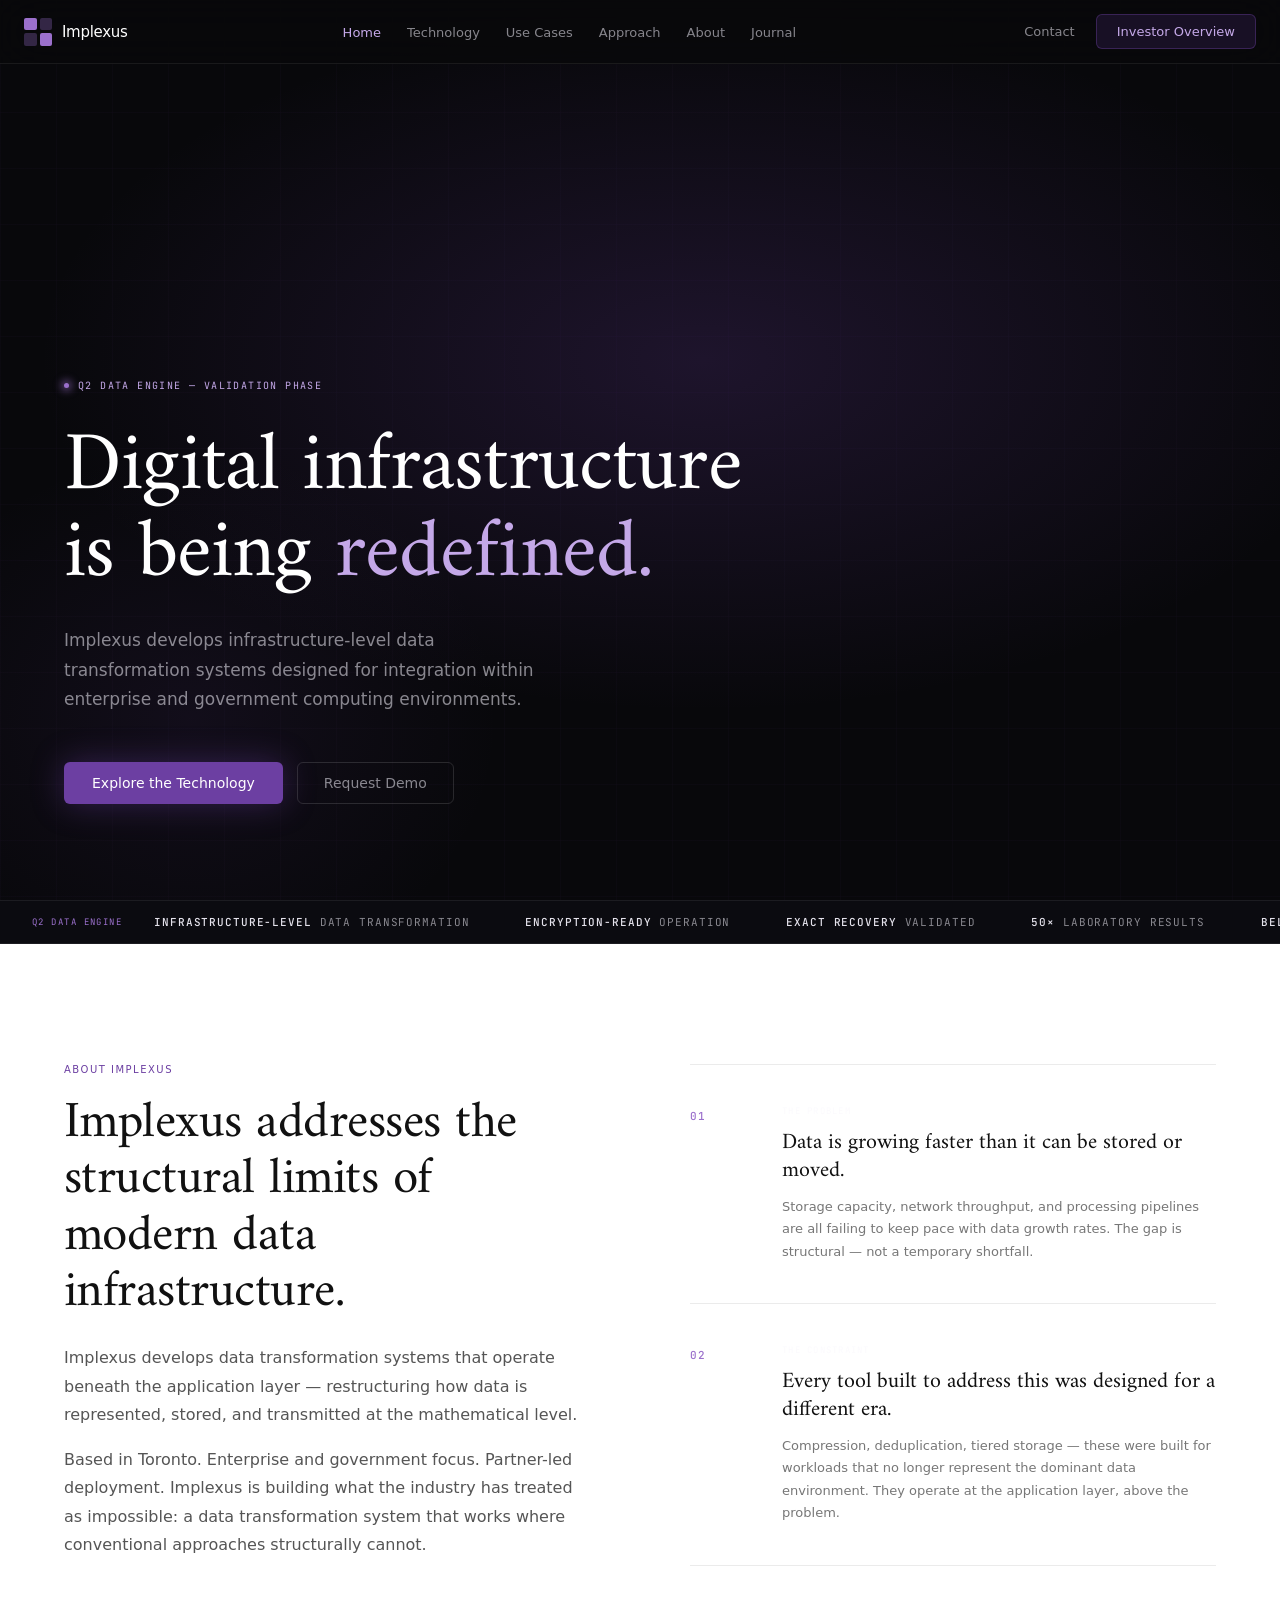
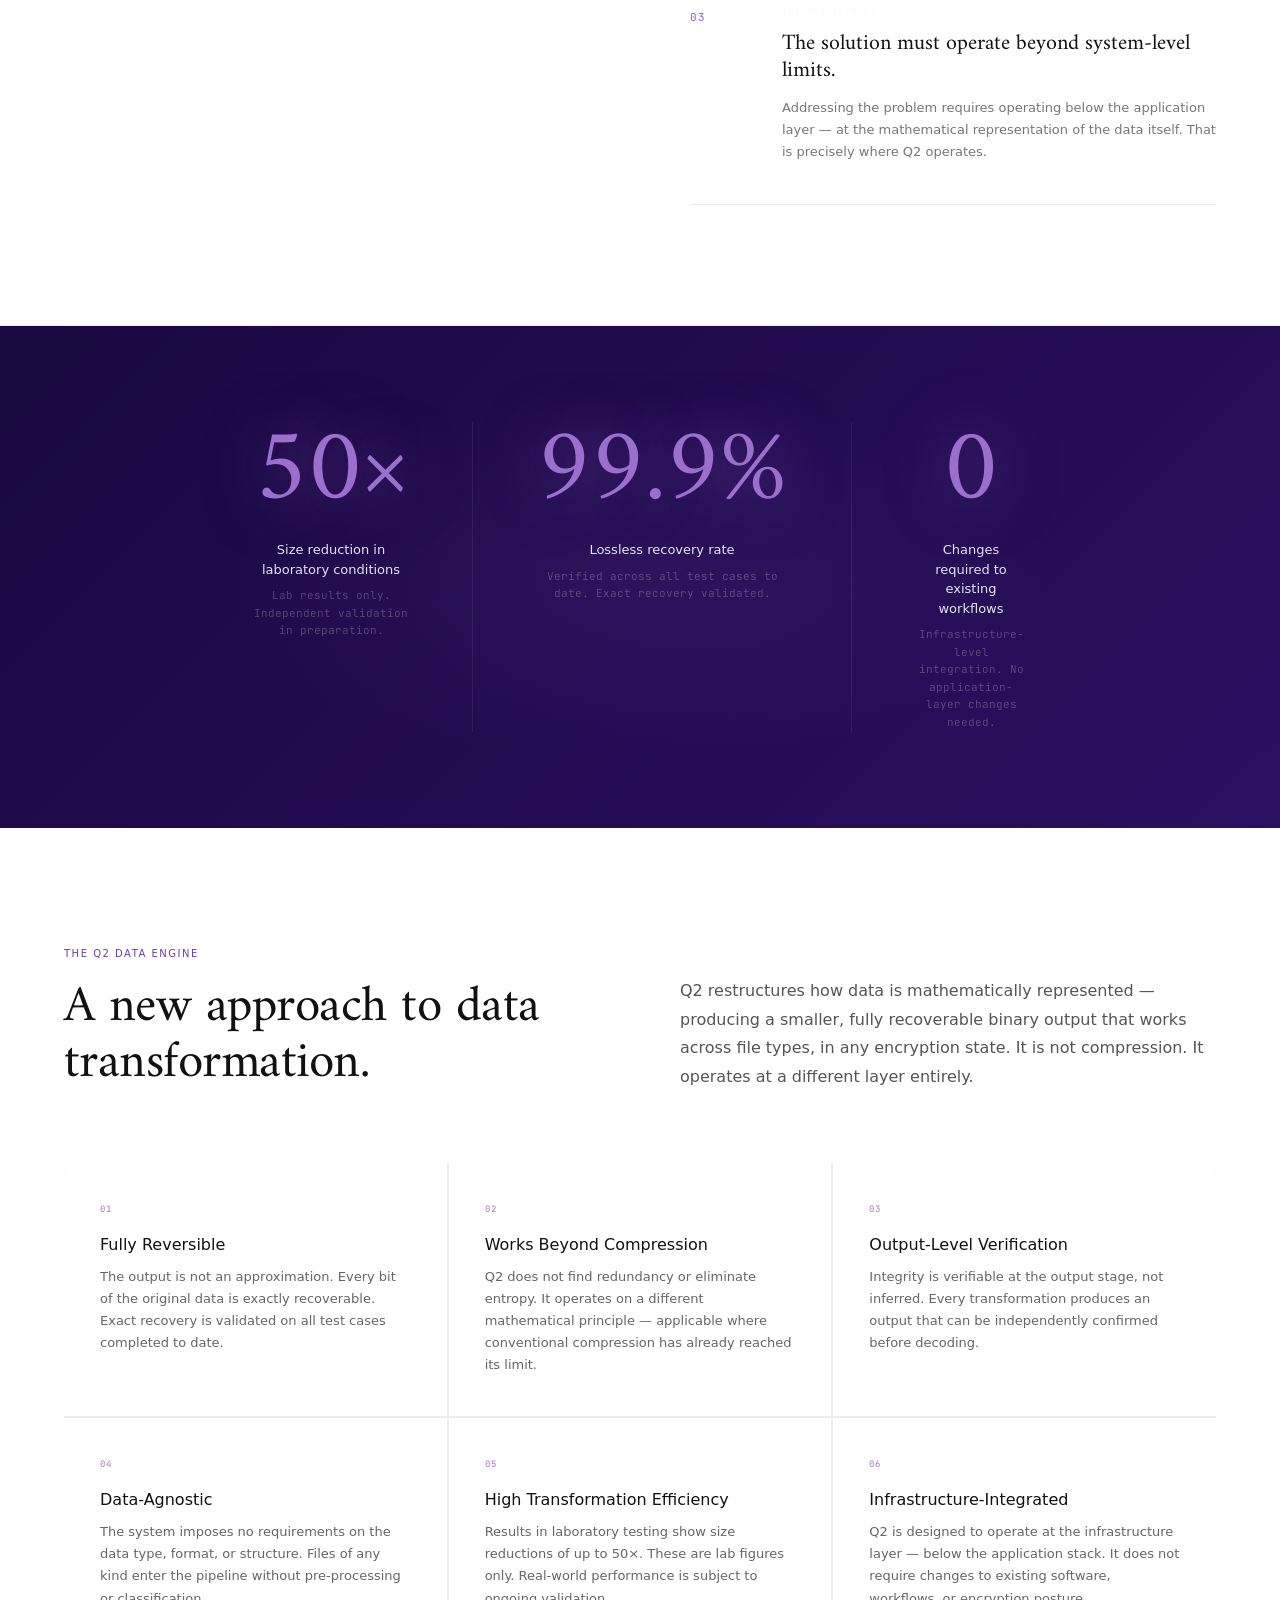
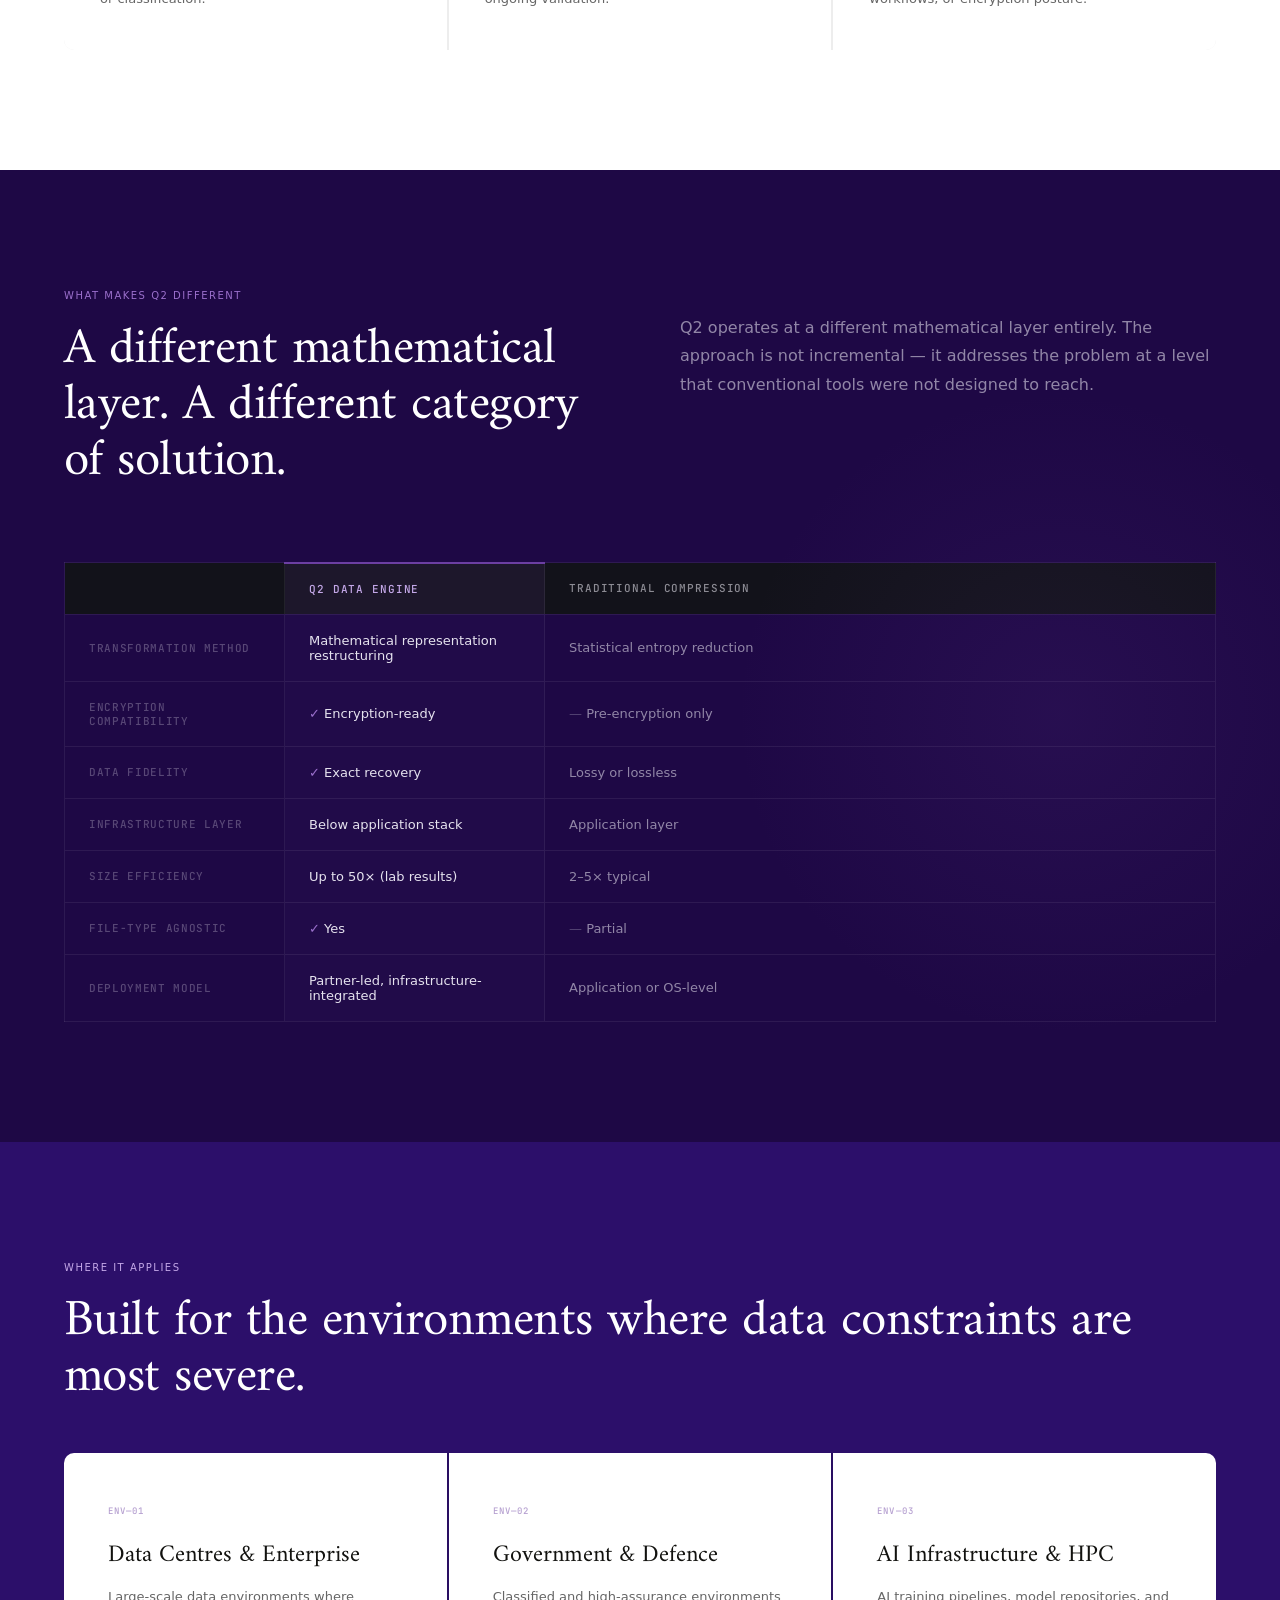
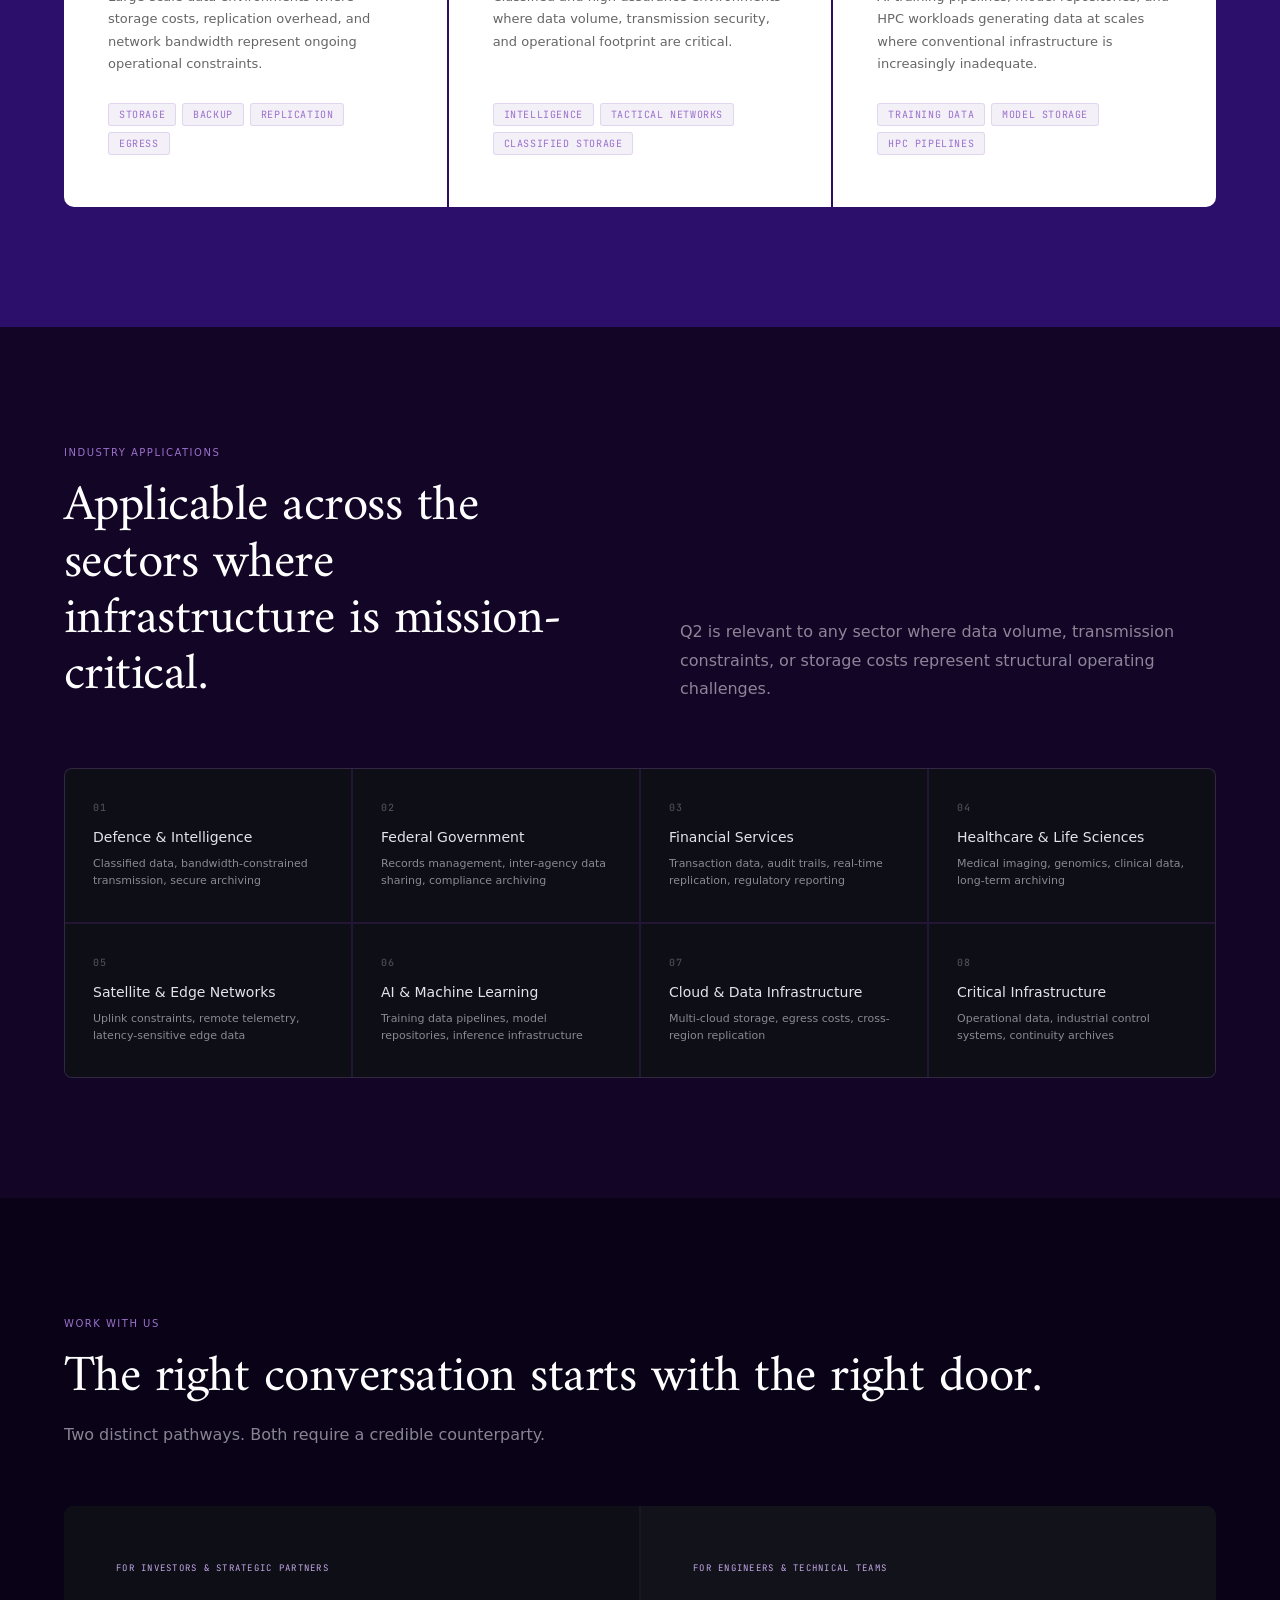
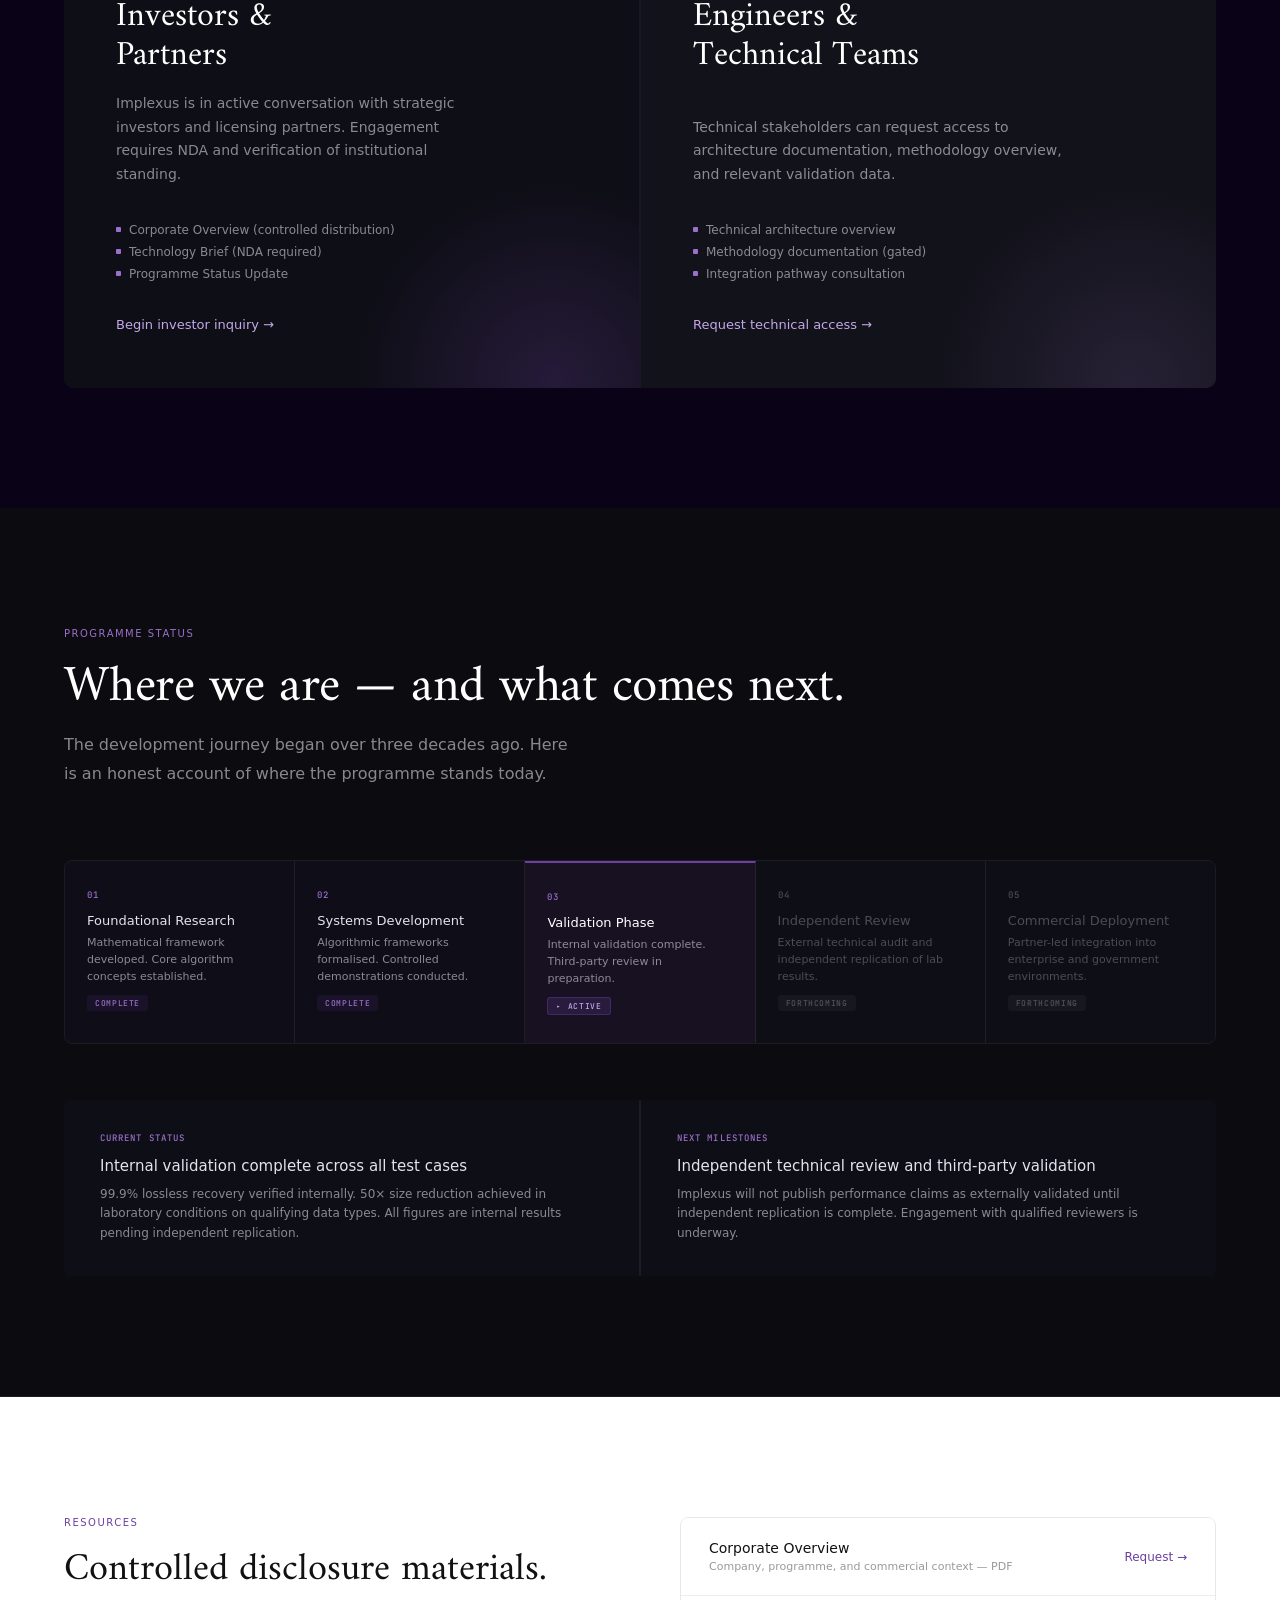
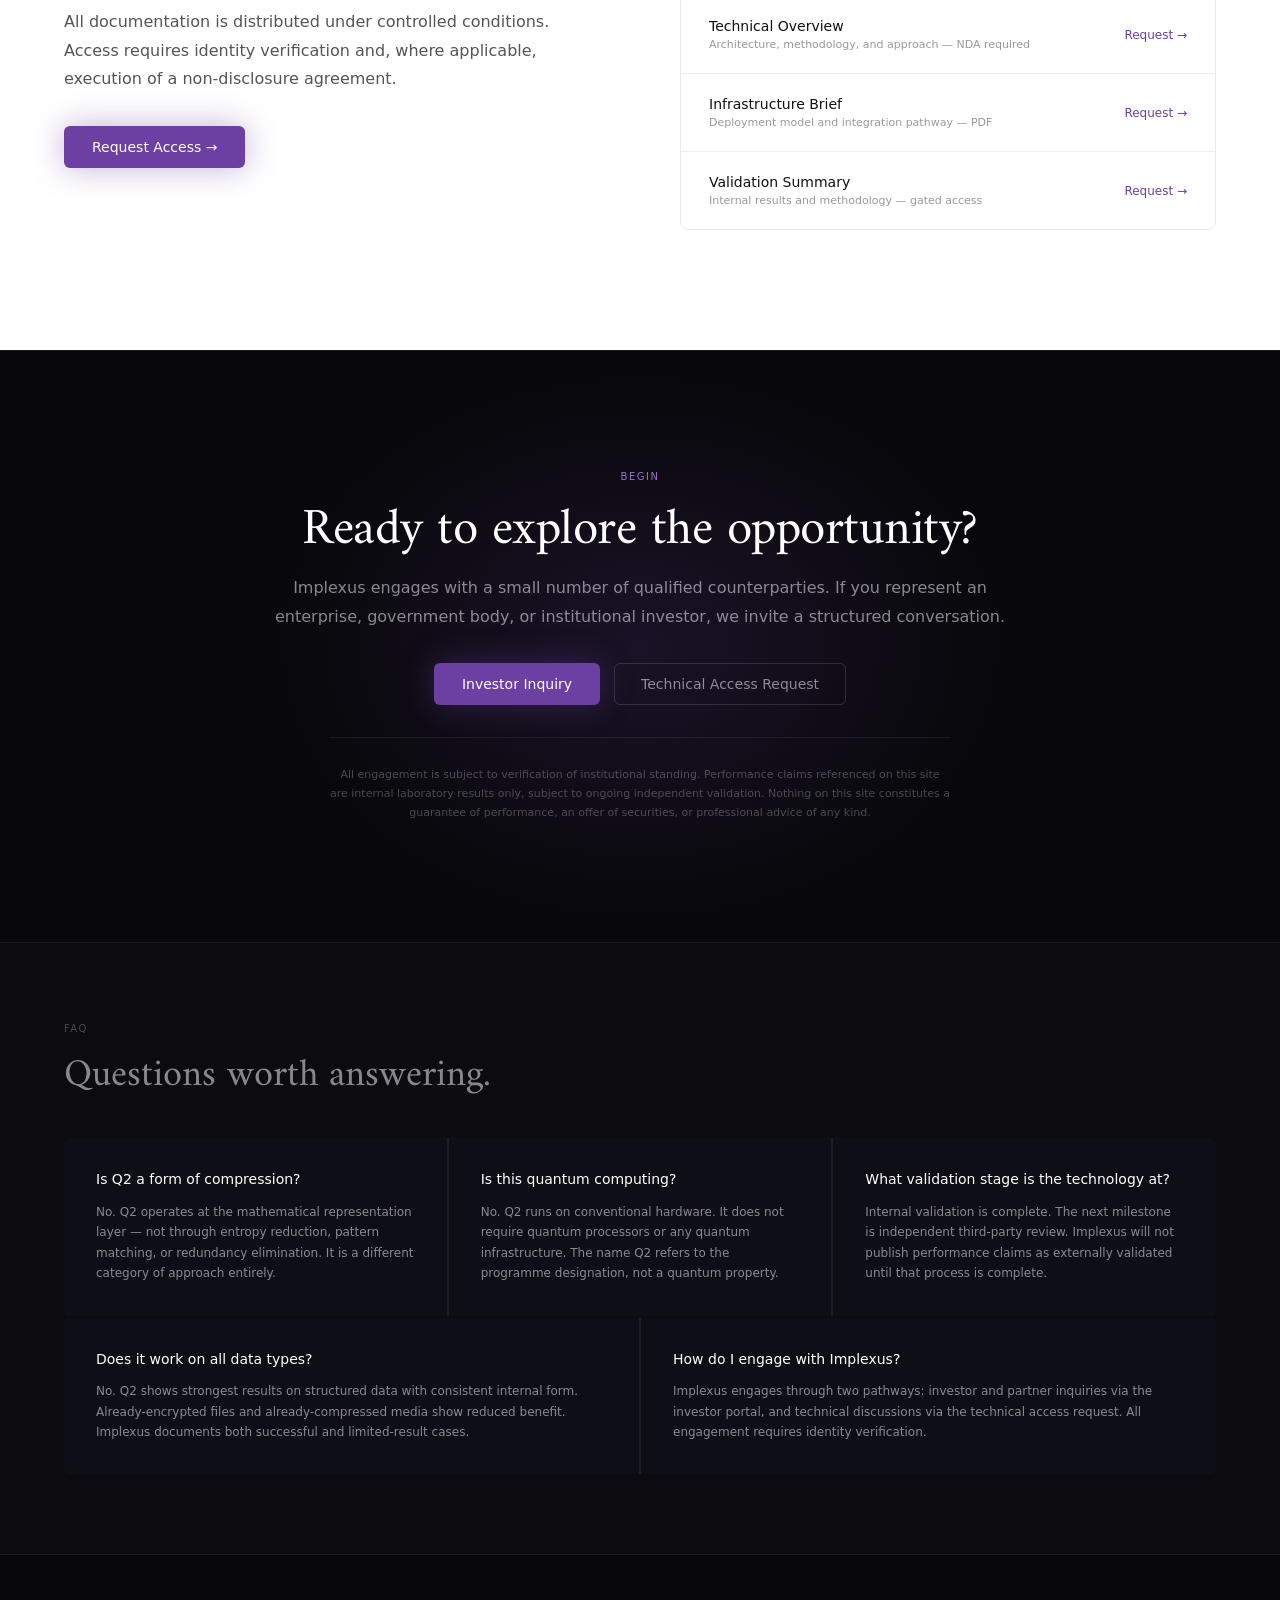
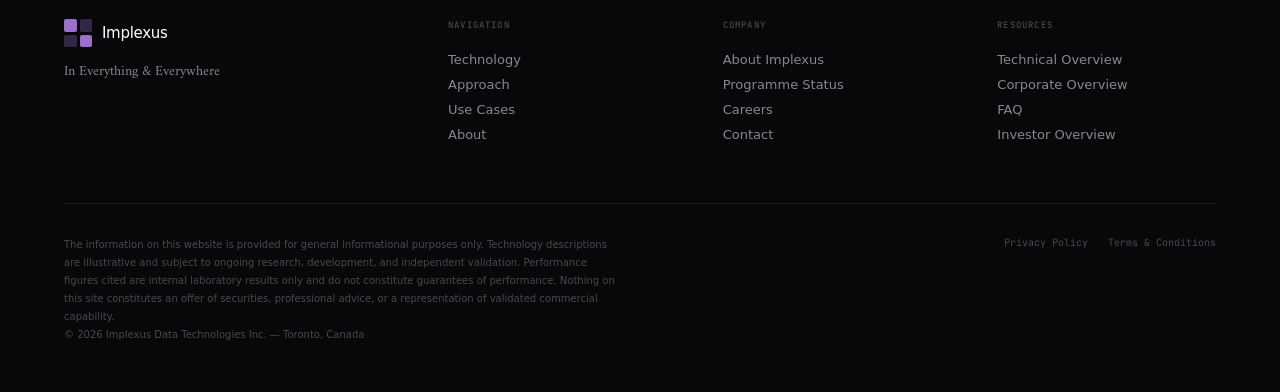
==== commit 0a8da976: "Update index.html" ====
--- a/index.html
+++ b/index.html
@@ -14,12 +14,12 @@
     <span class="logo-text">Implexus</span>
   </a>
   <ul class="nav-links">
-    <li><a href="index.html" class="active">Overview</a></li>
+    <li><a href="index.html" class="active">Home</a></li>
     <li><a href="technology.html">Technology</a></li>
     <li><a href="usecases.html">Use Cases</a></li>
     <li><a href="approach.html">Approach</a></li>
     <li><a href="about.html">About</a></li>
-    
+    <li><a href="journal.html">Journal</a></li>
   </ul>
   <div class="nav-right">
     <a class="nav-cta-ghost" href="contact.html">Contact</a>
@@ -30,12 +30,13 @@
   </button>
 </nav>
 <div class="nav-mobile" id="nav-mobile">
-  <a href="index.html" onclick="closeNav()">Overview</a>
+  <a href="index.html" onclick="closeNav()">Home</a>
   <a href="technology.html" onclick="closeNav()">Technology</a>
   <a href="usecases.html" onclick="closeNav()">Use Cases</a>
   <a href="approach.html" onclick="closeNav()">Approach</a>
   <a href="about.html" onclick="closeNav()">About</a>
-  <a href="faq.html" onclick="closeNav()">FAQ</a>
+  <a href="journal.html" onclick="closeNav()">Journal</a>
+<a href="faq.html" onclick="closeNav()">FAQ</a>
   <a href="careers.html" onclick="closeNav()">Careers</a>
   <div class="nav-mobile-ctas">
     <a href="investor.html" class="btn-primary-dark" style="text-align:center;justify-content:center">Investor Overview</a>
